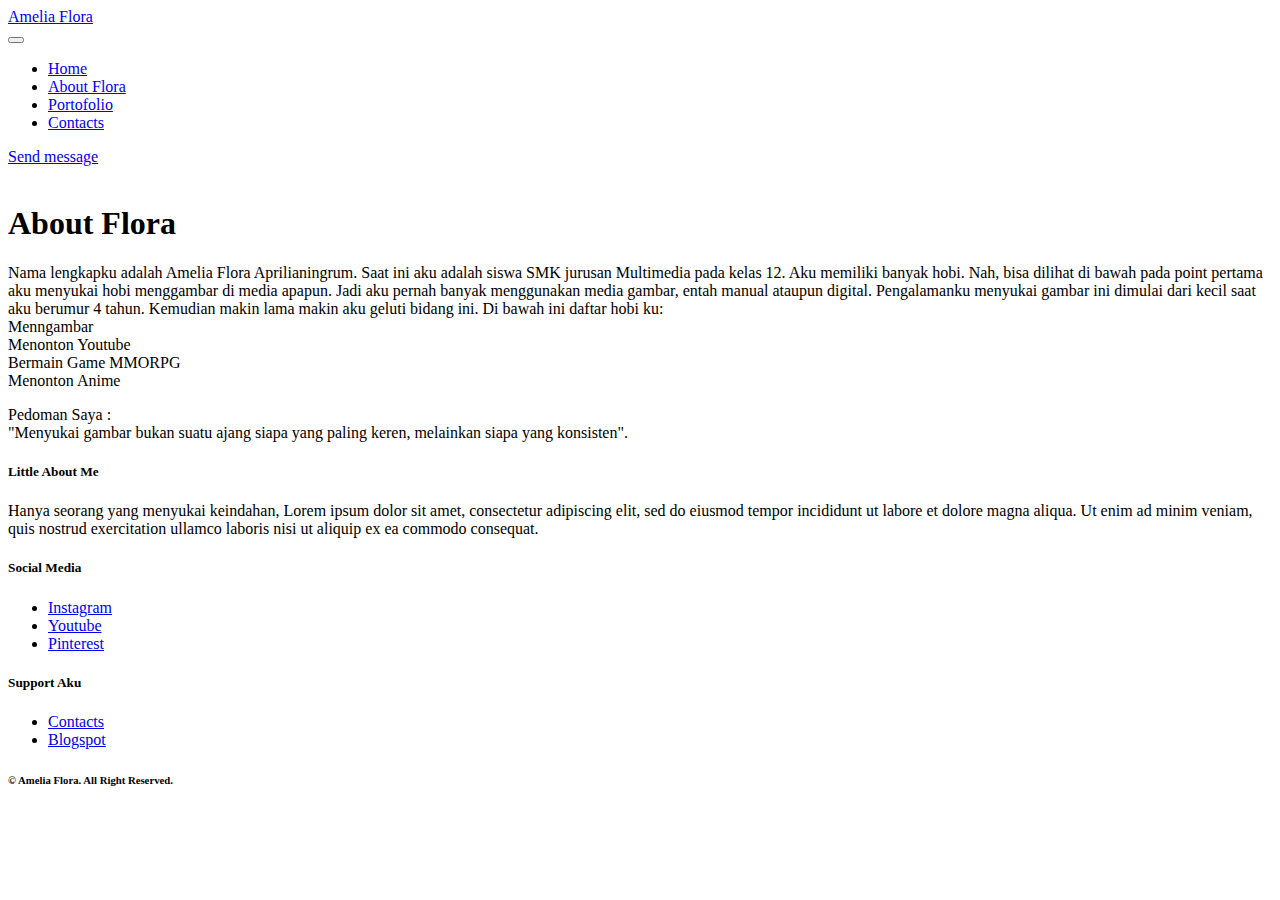
==== About.html @ 14cac19b "Add files via upload" ====
<!DOCTYPE html>
<html class="desktop mbr-site-loaded"><head><meta http-equiv="Content-Type" content="text/html; charset=UTF-8">
  
  
  <meta http-equiv="X-UA-Compatible" content="IE=edge">
  
  <meta name="viewport" content="width=device-width, initial-scale=1, minimum-scale=1">
  <link rel="shortcut icon" href="./Amelia Floraaa_files/logo af.png" type="image/x-icon">
  <meta name="description" content="GlassM5 Theme Live Demo Site">
  
  
  <title>Website Plora</title>

  <link rel="stylesheet" href="./Amelia Floraaa_files/bootstrap.min.css">
  <link rel="stylesheet" href="./Amelia Floraaa_files/bootstrap-grid.min.css">
  <link rel="stylesheet" href="./Amelia Floraaa_files/bootstrap-reboot.min.css">
  <link rel="stylesheet" href="./Amelia Floraaa_files/style.css">
  <link rel="stylesheet" href="./Amelia Floraaa_files/styles.css">
  <link rel="stylesheet" href="./Amelia Floraaa_files/style(1).css">
  <link rel="stylesheet" href="./Amelia Floraaa_files/css" as="style" onload="this.onload=null;this;">
  <noscript><link rel="stylesheet" href="https://fonts.googleapis.com/css?family=Lexend:100,300,400,500,600,700,800&display=swap"></noscript>
  <link rel="preload" as="style" href="./Amelia Floraaa_files/mbr-additional.css"><link rel="stylesheet" href="./Amelia Floraaa_files/mbr-additional.css" type="text/css">
  </head>
  <body>
    <section data-bs-version="5" class="menu menu1 cid-sz52OrCkah" once="menu" id="menu1-c">
        <nav class="navbar navbar-dropdown navbar-fixed-top navbar-expand-lg">
        
                <div class="navbar-brand">
                    
                    <span class="navbar-caption-wrap"><a class="navbar-caption text-success display-5" href="./Amelia Floraaa_files/logo af.png">Amelia Flora</a></span>
                </div>
                <button class="navbar-toggler" type="button" data-toggle="collapse" data-bs-toggle="collapse" data-target="#navbarSupportedContent" data-bs-target="#navbarSupportedContent" aria-controls="navbarNavAltMarkup" aria-expanded="false" aria-label="Toggle navigation">
                    <div class="hamburger">
                        <span></span>
                        <span></span>
                        <span></span>
                        <span></span>
                    </div>
                </button>
                <div class="collapse navbar-collapse" id="navbarSupportedContent">
                    <ul class="navbar-nav nav-dropdown" data-app-modern-menu="true"><li class="nav-item"><a class="nav-link link text-success display-7" href="INDEX.html" aria-expanded="false">
                        Home</a></li>
                <li class="nav-item"><a class="nav-link link text-success display-7" href="About.html" aria-expanded="false">
                        About Flora</a></li>
                <li class="nav-item"><a class="nav-link link text-success display-7" href="allporto.html" aria-expanded="false">
                        Portofolio</a></li>
                <li class="nav-item"><a class="nav-link link text-success display-7" href="Contact.html">Contacts</a>
                </li>
                </li>
                </ul>
                    
                    <div class="navbar-buttons mbr-section-btn"><a class="btn btn-primary display-4" href="https://mobirise.com/extensions/glassm5/photo/#">Send message</a></div>
                </div>
            </div>
        </nav>
    </section>

    <section data-bs-version="5" class="article5 cid-sz528Lv0MU" id="content05-4">
    
        <div class="align-center container">
            <div class="row">
                <div class="col-md-12 col-lg-5 my-auto">
                    <div class="image-wrapper">
                        <img src="./images/GB1.png" alt="">
                    </div>
                </div>
                <div class="col-12 my-auto align-left col-lg-7">
                    <div class="card-wrapper">
                        <h1 class="mbr-section-title mbr-fonts-style mbr-white mb-4 display-1"><strong>About Flora</strong></h1>
                        
                        <div class="row">
                            <div class="col-lg-6">
                                <p class="mbr-text mbr-white mbr-fonts-style display-4">
                                   
                                    <div> 
                                    Nama lengkapku adalah Amelia Flora Aprilianingrum. Saat ini aku adalah siswa SMK jurusan Multimedia
                                    pada kelas 12. Aku memiliki banyak hobi.
                                    Nah, bisa dilihat di bawah pada point pertama aku menyukai hobi menggambar di media apapun.
                                    Jadi aku pernah banyak menggunakan media gambar, entah manual ataupun digital.
                                    Pengalamanku menyukai gambar ini dimulai dari kecil saat aku berumur 4 tahun.
                                    Kemudian makin lama makin aku geluti bidang ini.
                                    Di bawah ini daftar hobi ku:
                                  
                                        <li> Menngambar</li>
                                    <li> Menonton Youtube</li> 
                                    <li> Bermain Game MMORPG</li> 
                                    <li> Menonton Anime</li> 
                                    </p>
                                    </div>
                            </div>
                            <div class="col-lg-6">
                                <p class="mbr-text mbr-white mbr-fonts-style display-4">
                                    <div>
                                        Pedoman Saya :
                                    </div>
                                "Menyukai gambar bukan suatu ajang siapa yang paling keren, melainkan siapa yang konsisten".
                            </p>
                            </div>
                    
                        </div>
                        
                    </div>
                    
                </div>
            </div>
        </div>
    </section>
    <section data-bs-version="5" class="footer1 cid-sz52xzhH9a" once="footers" id="footer02-b">
 
        <div class="container">
            <div class="row mbr-white">
                <div class="col-12 col-md-6 col-lg-6">
                    <div class="wrapper">
                        <h5 class="mbr-section-subtitle mbr-fonts-style mb-2 display-7">
                            <strong>Little About Me</strong>
                        </h5>
                        <p class="mbr-text mbr-fonts-style mb-4 display-4">
                            Hanya seorang yang menyukai keindahan, Lorem ipsum dolor sit amet, 
                            consectetur adipiscing elit, sed do eiusmod tempor incididunt ut labore et 
                            dolore magna aliqua. Ut enim ad minim veniam, quis nostrud exercitation ullamco 
                            laboris nisi ut aliquip ex ea commodo consequat.  </p>
                        
                        
                    </div>
                </div>
                
                <div class="col-12 col-md-6 col-lg-2">
                    <h5 class="mbr-section-subtitle mbr-fonts-style mb-2 display-7">
                        <strong>Social Media</strong>
                    </h5>
                    <ul class="list mbr-fonts-style display-4">
    
                        <li class="mbr-text item-wrap"><a href="https://www.instagram.com/yfloue/" class="text-white">Instagram</a></li>
                        <li class="mbr-text item-wrap"><a href="https://www.youtube.com/channel/UCHmoVUdi5hodhONn14pYSqA" class="text-white">Youtube</a></li>
                        <li class="mbr-text item-wrap"><a href="https://id.pinterest.com/yeflou/" class="text-white">Pinterest</a></li>
                    
                    </ul>
                </div>
                <div class="col-12 col-md-6 col-lg-2">
                    <h5 class="mbr-section-subtitle mbr-fonts-style mb-2 display-7">
                        <strong>Support Aku</strong>
                    </h5>
                    <ul class="list mbr-fonts-style display-4">
                        <li class="mbr-text item-wrap"><a href="Contact.html" class="text-white">Contacts</a></li>
                        <li class="mbr-text item-wrap"><a href="https://littlegalleryy.blogspot.com/" class="text-white">Blogspot</a></li>
                        
                    </ul>
                </div>
    
               
                    <h6>
                        © Amelia Flora. All Right Reserved.
                    </h6>
               
                    
            </div>
        </div>
    </section>
    
    
    <script src="./Amelia Floraaa_files/bootstrap.bundle.min.js.download"></script>
    <script type="text/javascript" id="">!function(b,e,f,g,a,c,d){b.fbq||(a=b.fbq=function(){a.callMethod?a.callMethod.apply(a,arguments):a.queue.push(arguments)},b._fbq||(b._fbq=a),a.push=a,a.loaded=!0,a.version="2.0",a.queue=[],c=e.createElement(f),c.async=!0,c.src=g,d=e.getElementsByTagName(f)[0],d.parentNode.insertBefore(c,d))}(window,document,"script","https://connect.facebook.net/en_US/fbevents.js");fbq("init","1123285727682531");fbq("set","agent","tmgoogletagmanager","1123285727682531");fbq("track","PageView");</script>
    <noscript><img height="1" width="1" style="display:none" src="https://www.facebook.com/tr?id=1123285727682531&amp;ev=PageView&amp;noscript=1"></noscript>
    <script type="text/javascript" id="">var myDomain="my.mobirise.com",links=document.getElementsByTagName("a");Array.prototype.forEach.call(links,function(a){0<=a.href.indexOf(myDomain)&&(a.search+=(0<a.search.length?"\x26":"")+"mbrui\x3d"+google_tag_manager["GTM-PFK425"].macro(13))});</script>
      <script src="./Amelia Floraaa_files/smooth-scroll.js.download"></script>
      <script src="./Amelia Floraaa_files/index.js.download"></script>
      <script src="./Amelia Floraaa_files/mbr-switch-arrow.js.download"></script>
      <script src="./Amelia Floraaa_files/script.js.download"></script>
      <script src="./Amelia Floraaa_files/formoid.min.js.download"></script>
      
      
      
    
    
    <div id="shimai-world" style="position: fixed; top: 0px; left: 0px; width: 100%; height: 100%; z-index: 2147483647; pointer-events: none; background: transparent;"></div></body></html>
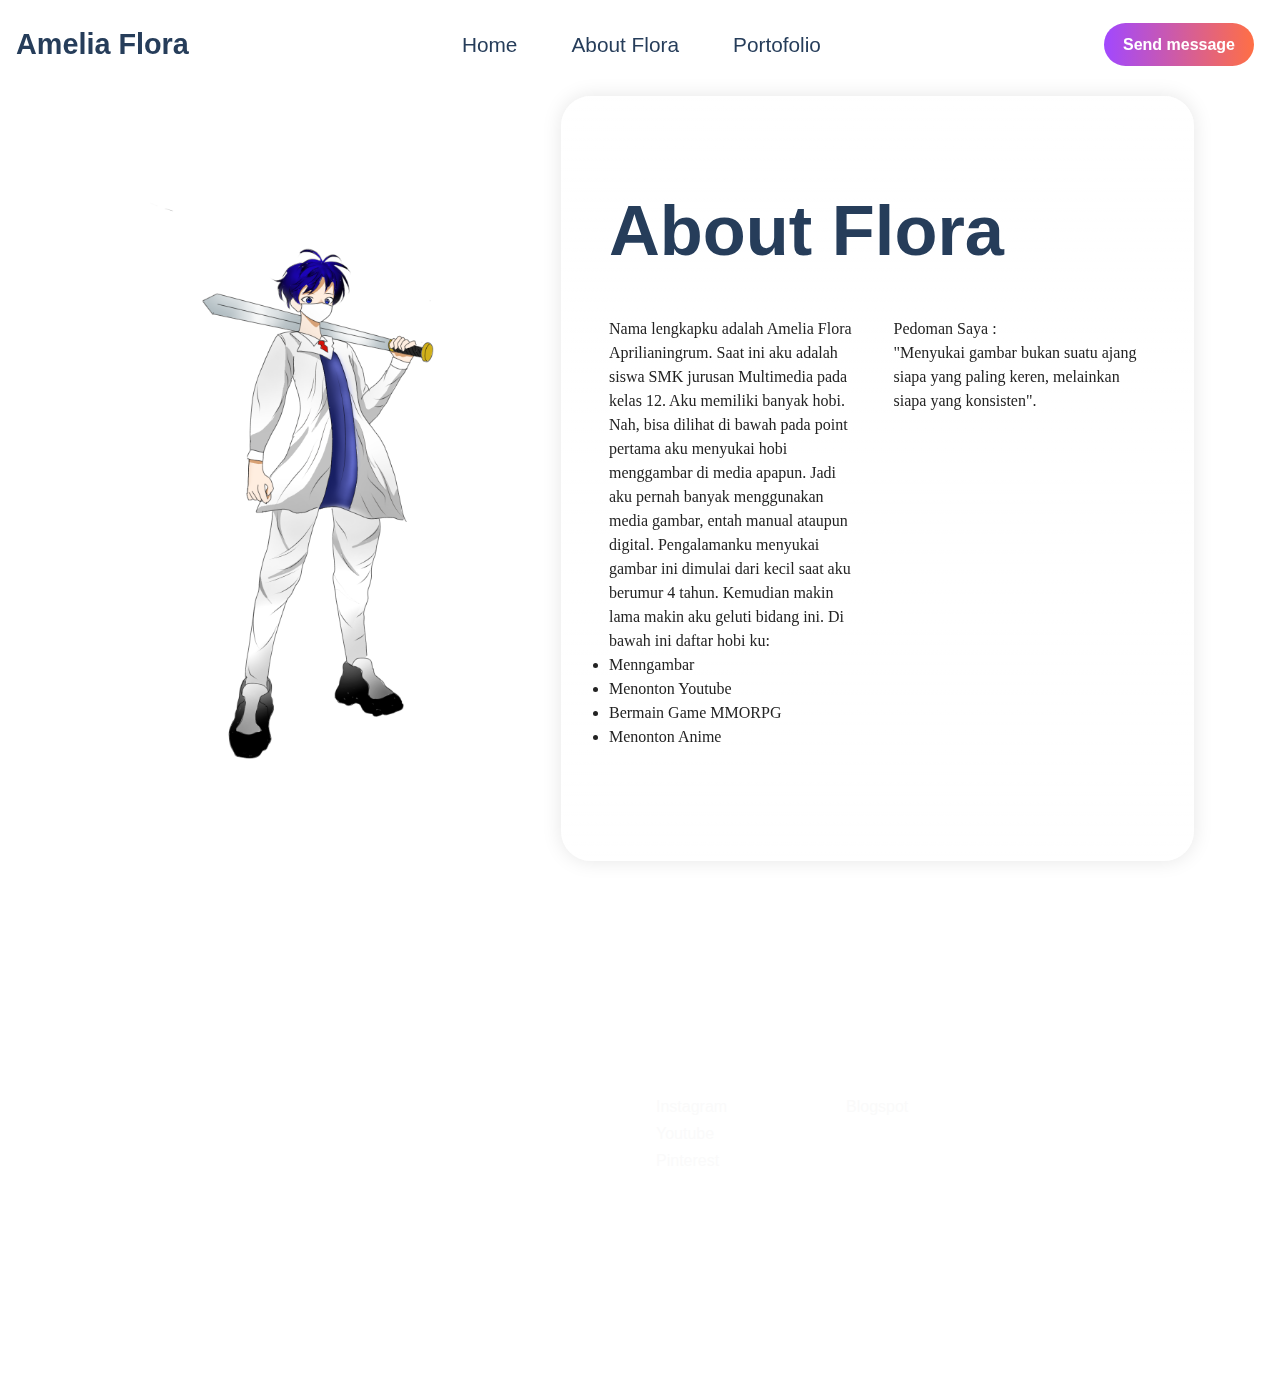
==== commit 2f64ed75: "Add files via upload" ====
--- a/About.html
+++ b/About.html
@@ -38,18 +38,17 @@
                     </div>
                 </button>
                 <div class="collapse navbar-collapse" id="navbarSupportedContent">
-                    <ul class="navbar-nav nav-dropdown" data-app-modern-menu="true"><li class="nav-item"><a class="nav-link link text-success display-7" href="INDEX.html" aria-expanded="false">
+                    <ul class="navbar-nav nav-dropdown" data-app-modern-menu="true"><li class="nav-item"><a class="nav-link link text-success display-7" href="index.html" aria-expanded="false">
                         Home</a></li>
                 <li class="nav-item"><a class="nav-link link text-success display-7" href="About.html" aria-expanded="false">
                         About Flora</a></li>
                 <li class="nav-item"><a class="nav-link link text-success display-7" href="allporto.html" aria-expanded="false">
                         Portofolio</a></li>
-                <li class="nav-item"><a class="nav-link link text-success display-7" href="Contact.html">Contacts</a>
-                </li>
+               
                 </li>
                 </ul>
                     
-                    <div class="navbar-buttons mbr-section-btn"><a class="btn btn-primary display-4" href="https://mobirise.com/extensions/glassm5/photo/#">Send message</a></div>
+                    <div class="navbar-buttons mbr-section-btn"><a class="btn btn-primary display-4" href="https://forms.gle/Xv5pf89wR7rzWdWW9">Send message</a></div>
                 </div>
             </div>
         </nav>
@@ -141,8 +140,7 @@
                         <strong>Support Aku</strong>
                     </h5>
                     <ul class="list mbr-fonts-style display-4">
-                        <li class="mbr-text item-wrap"><a href="Contact.html" class="text-white">Contacts</a></li>
-                        <li class="mbr-text item-wrap"><a href="https://littlegalleryy.blogspot.com/" class="text-white">Blogspot</a></li>
+                         <li class="mbr-text item-wrap"><a href="https://littlegalleryy.blogspot.com/" class="text-white">Blogspot</a></li>
                         
                     </ul>
                 </div>
@@ -161,8 +159,7 @@
     <script src="./Amelia Floraaa_files/bootstrap.bundle.min.js.download"></script>
     <script type="text/javascript" id="">!function(b,e,f,g,a,c,d){b.fbq||(a=b.fbq=function(){a.callMethod?a.callMethod.apply(a,arguments):a.queue.push(arguments)},b._fbq||(b._fbq=a),a.push=a,a.loaded=!0,a.version="2.0",a.queue=[],c=e.createElement(f),c.async=!0,c.src=g,d=e.getElementsByTagName(f)[0],d.parentNode.insertBefore(c,d))}(window,document,"script","https://connect.facebook.net/en_US/fbevents.js");fbq("init","1123285727682531");fbq("set","agent","tmgoogletagmanager","1123285727682531");fbq("track","PageView");</script>
     <noscript><img height="1" width="1" style="display:none" src="https://www.facebook.com/tr?id=1123285727682531&amp;ev=PageView&amp;noscript=1"></noscript>
-    <script type="text/javascript" id="">var myDomain="my.mobirise.com",links=document.getElementsByTagName("a");Array.prototype.forEach.call(links,function(a){0<=a.href.indexOf(myDomain)&&(a.search+=(0<a.search.length?"\x26":"")+"mbrui\x3d"+google_tag_manager["GTM-PFK425"].macro(13))});</script>
-      <script src="./Amelia Floraaa_files/smooth-scroll.js.download"></script>
+    <script src="./Amelia Floraaa_files/smooth-scroll.js.download"></script>
       <script src="./Amelia Floraaa_files/index.js.download"></script>
       <script src="./Amelia Floraaa_files/mbr-switch-arrow.js.download"></script>
       <script src="./Amelia Floraaa_files/script.js.download"></script>
--- a/Amelia Floraaa_files/style.css
+++ b/Amelia Floraaa_files/style.css
@@ -0,0 +1,840 @@
+
+@charset "UTF-8";
+
+@-webkit-keyframes cm-spin {
+  0% {
+    -webkit-transform: translateY(-50%) rotate(0deg);
+            transform: translateY(-50%) rotate(0deg);
+  }
+  100% {
+    -webkit-transform: translateY(-50%) rotate(359deg);
+            transform: translateY(-50%) rotate(359deg);
+  }
+}
+@-o-keyframes cm-spin {
+  0% {
+    -webkit-transform: translateY(-50%) rotate(0deg);
+         -o-transform: translateY(-50%) rotate(0deg);
+            transform: translateY(-50%) rotate(0deg);
+  }
+  100% {
+    -webkit-transform: translateY(-50%) rotate(359deg);
+         -o-transform: translateY(-50%) rotate(359deg);
+            transform: translateY(-50%) rotate(359deg);
+  }
+}
+@keyframes cm-spin {
+  0% {
+    -webkit-transform: translateY(-50%) rotate(0deg);
+         -o-transform: translateY(-50%) rotate(0deg);
+            transform: translateY(-50%) rotate(0deg);
+  }
+  100% {
+    -webkit-transform: translateY(-50%) rotate(359deg);
+         -o-transform: translateY(-50%) rotate(359deg);
+            transform: translateY(-50%) rotate(359deg);
+  }
+}
+
+@font-face {
+  font-family: "context-menu-icons";
+  font-style: normal;
+  font-weight: normal;
+
+  src: url("font/context-menu-icons.eot?4yg1f");
+  src: url("font/context-menu-icons.eot?4yg1f#iefix") format("embedded-opentype"), url("font/context-menu-icons.woff2?4yg1f") format("woff2"), url("font/context-menu-icons.woff?4yg1f") format("woff"), url("font/context-menu-icons.ttf?4yg1f") format("truetype");
+}
+
+
+.context-menu-icon-add:before {
+  content: "EA01";
+}
+
+.context-menu-icon-copy:before {
+  content: "EA02";
+}
+
+.context-menu-icon-cut:before {
+  content: "EA03";
+}
+
+.context-menu-icon-delete:before {
+  content: "EA04";
+}
+
+.context-menu-icon-edit:before {
+  content: "EA05";
+}
+
+.context-menu-icon-loading:before {
+  content: "EA06";
+}
+
+.context-menu-icon-paste:before {
+  content: "EA07";
+}
+
+.context-menu-icon-quit:before {
+  content: "EA08";
+}
+
+.context-menu-icon::before {
+  position: absolute;
+  top: 50%;
+  left: 0;
+  width: 2em;
+  font-family: "context-menu-icons";
+  font-size: 1em;
+  font-style: normal;
+  font-weight: normal;
+  line-height: 1;
+  color: #2980b9;
+  text-align: center;
+  -webkit-transform: translateY(-50%);
+      -ms-transform: translateY(-50%);
+       -o-transform: translateY(-50%);
+          transform: translateY(-50%);
+
+  -webkit-font-smoothing: antialiased;
+  -moz-osx-font-smoothing: grayscale;
+}
+
+
+
+.context-menu-icon.context-menu-icon-loading:before {
+  -webkit-animation: cm-spin 2s infinite;
+       -o-animation: cm-spin 2s infinite;
+          animation: cm-spin 2s infinite;
+}
+
+.context-menu-icon.context-menu-icon--fa {
+  display: list-item;
+  font-family: inherit;
+}
+.context-menu-icon.context-menu-icon--fa::before {
+  position: absolute;
+  top: 50%;
+  left: 0;
+  width: 2em;
+  font-family: FontAwesome;
+  font-size: 1em;
+  font-style: normal;
+  font-weight: normal;
+  line-height: 1;
+  color: #2980b9;
+  text-align: center;
+  -webkit-transform: translateY(-50%);
+      -ms-transform: translateY(-50%);
+       -o-transform: translateY(-50%);
+          transform: translateY(-50%);
+
+  -webkit-font-smoothing: antialiased;
+  -moz-osx-font-smoothing: grayscale;
+}
+
+.context-menu-list {
+  position: absolute;
+  display: inline-block;
+  min-width: 13em;
+  max-width: 26em;
+  padding: .25em 0;
+  margin: .3em;
+  font-family: inherit;
+  font-size: inherit;
+  list-style-type: none;
+
+  border-radius: .2em;
+  -webkit-box-shadow: 0 2px 5px rgba(0, 0, 0, .5);
+          box-shadow: 0 2px 5px rgba(0, 0, 0, .5);
+}
+
+.context-menu-item {
+  position: relative;
+  padding: .2em 2em;
+  color: #2f2f2f;
+  -webkit-user-select: none;
+     -moz-user-select: none;
+      -ms-user-select: none;
+          user-select: none;
+  background-color: #fff;
+}
+
+.context-menu-separator {
+  padding: 0;
+  margin: .35em 0;
+  border-bottom: 1px solid #e6e6e6;
+}
+
+.context-menu-item > label > input,
+.context-menu-item > label > textarea {
+  -webkit-user-select: text;
+     -moz-user-select: text;
+      -ms-user-select: text;
+          user-select: text;
+}
+
+.context-menu-item.context-menu-hover {
+  color: #fff;
+  cursor: pointer;
+  background-color: #2980b9;
+}
+
+.context-menu-item.context-menu-disabled {
+  color: #bbb;
+  cursor: default;
+  background-color: #fff;
+}
+
+.context-menu-input.context-menu-hover {
+  color: #2f2f2f;
+  cursor: default;
+}
+
+.context-menu-submenu:after {
+  position: absolute;
+  top: 50%;
+  right: .5em;
+  z-index: 1;
+  width: 0;
+  height: 0;
+  content: '';
+  border-color: transparent transparent transparent #2f2f2f;
+  border-style: solid;
+  border-width: .25em 0 .25em .25em;
+  -webkit-transform: translateY(-50%);
+      -ms-transform: translateY(-50%);
+       -o-transform: translateY(-50%);
+          transform: translateY(-50%);
+}
+
+/**
+ * Inputs
+ */
+.context-menu-item.context-menu-input {
+  padding: .3em .6em;
+}
+
+/* vertically align inside labels */
+.context-menu-input > label > * {
+  vertical-align: top;
+}
+
+/* position checkboxes and radios as icons */
+.context-menu-input > label > input[type="checkbox"],
+.context-menu-input > label > input[type="radio"] {
+  position: relative;
+  top: .12em;
+  margin-right: .4em;
+}
+
+.context-menu-input > label {
+  margin: 0;
+}
+
+.context-menu-input > label,
+.context-menu-input > label > input[type="text"],
+.context-menu-input > label > textarea,
+.context-menu-input > label > select {
+  display: block;
+  width: 100%;
+  -webkit-box-sizing: border-box;
+     -moz-box-sizing: border-box;
+          box-sizing: border-box;
+}
+
+.context-menu-input > label > textarea {
+  height: 7em;
+}
+
+.context-menu-item > .context-menu-list {
+  top: .3em;
+  /* re-positioned by js */
+  right: -.3em;
+  display: none;
+}
+
+.context-menu-item.context-menu-visible > .context-menu-list {
+  display: block;
+}
+
+.context-menu-accesskey {
+  text-decoration: underline;
+}
+</style><style type="text/css">
+@import url('https://fonts.googleapis.com/css?family=Lato');
+
+.context-menu-list {
+  font-family: 'Lato', sans-serif !important;
+  font-size: 14px;
+  text-align: left;
+  font-weight: normal;
+  width: 200px;
+}
+.context-menu-item {
+  font-weight: inherit;
+  font-size: inherit;
+  line-height: inherit;
+  text-align: left;
+}
+.contextmenu-item-custom.contextmenu-item-custom__accent:not(:hover) {
+  background-color: #f8ffeb;
+}
+.contextmenu-item-custom.contextmenu-item-custom__success:not(:hover) {
+  background-color: #eeffcd;
+}.navbar-dropdown {
+  left: 0;
+  padding: 0;
+  position: absolute;
+  right: 0;
+  top: 0;
+  transition: all 0.45s ease;
+  z-index: 1030;
+  background: #282828; }
+  .navbar-dropdown .navbar-logo {
+    margin-right: 0.8rem;
+    transition: margin 0.3s ease-in-out;
+    vertical-align: middle; }
+    .navbar-dropdown .navbar-logo img {
+      height: 3.125rem;
+      transition: all 0.3s ease-in-out; }
+    .navbar-dropdown .navbar-logo.mbr-iconfont {
+      font-size: 3.125rem;
+      line-height: 3.125rem; }
+  .navbar-dropdown .navbar-caption {
+    font-weight: 700;
+    white-space: normal;
+    vertical-align: -4px;
+    line-height: 3.125rem !important; }
+    .navbar-dropdown .navbar-caption, .navbar-dropdown .navbar-caption:hover {
+      color: inherit;
+      text-decoration: none; }
+  .navbar-dropdown .mbr-iconfont + .navbar-caption {
+    vertical-align: -1px; }
+  .navbar-dropdown.navbar-fixed-top {
+    position: fixed; }
+  .navbar-dropdown .navbar-brand span {
+    vertical-align: -4px; }
+  .navbar-dropdown.bg-color.transparent {
+    background: none; }
+h6{
+  padding-top: 15px;
+  text-align: center;
+  size: 3px;
+ 
+}
+  .navbar-dropdown.navbar-short .navbar-caption {
+    line-height: 2.375rem !important;
+    vertical-align: -2px; }
+  .navbar-dropdown.navbar-short .navbar-logo {
+    margin-right: 0.5rem; }
+    .navbar-dropdown.navbar-short .navbar-logo img {
+      height: 2.375rem; }
+    .navbar-dropdown.navbar-short .navbar-logo.mbr-iconfont {
+      font-size: 2.375rem;
+      line-height: 2.375rem; }
+  .navbar-dropdown.navbar-short .mbr-table-cell {
+    height: 3.625rem; }
+  .navbar-dropdown .navbar-close {
+    left: 0.6875rem;
+    position: fixed;
+    top: 0.75rem;
+    z-index: 1000; }
+.bg1{
+  background-image: url(https://encrypted-tbn0.gstatic.com/images?q=tbn:ANd9GcRO6QfPbU2kQIguxPCvVwXG_n7hylCo4gHQmKbv4EAC&s);
+}
+
+.dropdown-menu .dropdown-toggle[data-toggle="dropdown-submenu"]::after {
+  border-bottom: 0.35em solid transparent;
+  border-left: 0.35em solid;
+  border-right: 0;
+  border-top: 0.35em solid transparent;
+  margin-left: 0.3rem; }
+
+.dropdown-menu .dropdown-item:focus {
+  outline: 0; }
+
+.nav-dropdown {
+  font-size: 0.75rem;
+  font-weight: 500;
+  height: auto !important; }
+  .nav-dropdown .nav-btn {
+    padding-left: 1rem; }
+  .nav-dropdown .link {
+    margin: .667em 1.667em;
+    font-weight: 500;
+    padding: 0;
+    transition: color .2s ease-in-out; }
+    .nav-dropdown .link.dropdown-toggle {
+      margin-right: 2.583em; }
+      .nav-dropdown .link.dropdown-toggle::after {
+        margin-left: .25rem;
+        border-top: 0.35em solid;
+        border-right: 0.35em solid transparent;
+        border-left: 0.35em solid transparent;
+        border-bottom: 0; }
+      .nav-dropdown .link.dropdown-toggle[aria-expanded="true"] {
+        margin: 0;
+        padding: 0.667em 3.263em  0.667em 1.667em; }
+  .nav-dropdown .link::after,
+  .nav-dropdown .dropdown-item::after {
+    color: inherit; }
+  .nav-dropdown .btn {
+    font-size: 0.75rem;
+    font-weight: 700;
+    letter-spacing: 0;
+    margin-bottom: 0;
+    padding-left: 1.25rem;
+    padding-right: 1.25rem; }
+  .nav-dropdown .dropdown-menu {
+    border-radius: 0;
+    border: 0;
+    left: 0;
+    margin: 0;
+    padding-bottom: 1.25rem;
+    padding-top: 1.25rem;
+    position: relative; }
+  .nav-dropdown .dropdown-submenu {
+    margin-left: 0.125rem;
+    top: 0; }
+  .nav-dropdown .dropdown-item {
+    font-weight: 500;
+    line-height: 2;
+    padding: 0.3846em 4.615em 0.3846em 1.5385em;
+    position: relative;
+    transition: color .2s ease-in-out, background-color .2s ease-in-out; }
+    .nav-dropdown .dropdown-item::after {
+      margin-top: -0.3077em;
+      position: absolute;
+      right: 1.1538em;
+      top: 50%; }
+    .nav-dropdown .dropdown-item:focus, .nav-dropdown .dropdown-item:hover {
+      background: none; }
+
+@media (max-width: 767px) {
+  .nav-dropdown.navbar-toggleable-sm {
+    bottom: 0;
+    display: none;
+    left: 0;
+    overflow-x: hidden;
+    position: fixed;
+    top: 0;
+    transform: translateX(-100%);
+    -ms-transform: translateX(-100%);
+    -webkit-transform: translateX(-100%);
+    width: 18.75rem;
+    z-index: 999; } }
+.nav-dropdown.navbar-toggleable-xl {
+  bottom: 0;
+  display: none;
+  left: 0;
+  overflow-x: hidden;
+  position: fixed;
+  top: 0;
+  transform: translateX(-100%);
+  -ms-transform: translateX(-100%);
+  -webkit-transform: translateX(-100%);
+  width: 18.75rem;
+  z-index: 999; }
+
+.nav-dropdown-sm {
+  display: block !important;
+  overflow-x: hidden;
+  overflow: auto;
+  padding-top: 3.875rem; }
+  .nav-dropdown-sm::after {
+    content: "";
+    display: block;
+    height: 3rem;
+    width: 100%; }
+  .nav-dropdown-sm.collapse.in ~ .navbar-close {
+    display: block !important; }
+  .nav-dropdown-sm.collapsing, .nav-dropdown-sm.collapse.in {
+    transform: translateX(0);
+    -ms-transform: translateX(0);
+    -webkit-transform: translateX(0);
+    transition: all 0.25s ease-out;
+    -webkit-transition: all 0.25s ease-out;
+    background: #282828; }
+  .nav-dropdown-sm.collapsing[aria-expanded="false"] {
+    transform: translateX(-100%);
+    -ms-transform: translateX(-100%);
+    -webkit-transform: translateX(-100%); }
+  .nav-dropdown-sm .nav-item {
+    display: block;
+    margin-left: 0 !important;
+    padding-left: 0; }
+  .nav-dropdown-sm .link,
+  .nav-dropdown-sm .dropdown-item {
+    border-top: 1px dotted rgba(255, 255, 255, 0.1);
+    font-size: 0.8125rem;
+    line-height: 1.6;
+    margin: 0 !important;
+    padding: 0.875rem 2.4rem 0.875rem 1.5625rem !important;
+    position: relative;
+    white-space: normal; }
+    .nav-dropdown-sm .link:focus, .nav-dropdown-sm .link:hover,
+    .nav-dropdown-sm .dropdown-item:focus,
+    .nav-dropdown-sm .dropdown-item:hover {
+      background: rgba(0, 0, 0, 0.2) !important;
+      color: #c0a375; }
+  .nav-dropdown-sm .nav-btn {
+    position: relative;
+    padding: 1.5625rem 1.5625rem 0 1.5625rem; }
+    .nav-dropdown-sm .nav-btn::before {
+      border-top: 1px dotted rgba(255, 255, 255, 0.1);
+      content: "";
+      left: 0;
+      position: absolute;
+      top: 0;
+      width: 100%; }
+    .nav-dropdown-sm .nav-btn + .nav-btn {
+      padding-top: 0.625rem; }
+      .nav-dropdown-sm .nav-btn + .nav-btn::before {
+        display: none; }
+  .nav-dropdown-sm .btn {
+    padding: 0.625rem 0; }
+  .nav-dropdown-sm .dropdown-toggle[data-toggle="dropdown-submenu"]::after {
+    margin-left: .25rem;
+    border-top: 0.35em solid;
+    border-right: 0.35em solid transparent;
+    border-left: 0.35em solid transparent;
+    border-bottom: 0; }
+  .nav-dropdown-sm .dropdown-toggle[data-toggle="dropdown-submenu"][aria-expanded="true"]::after {
+    border-top: 0;
+    border-right: 0.35em solid transparent;
+    border-left: 0.35em solid transparent;
+    border-bottom: 0.35em solid; }
+  .nav-dropdown-sm .dropdown-menu {
+    margin: 0;
+    padding: 0;
+    position: relative;
+    top: 0;
+    left: 0;
+    width: 100%;
+    border: 0;
+    float: none;
+    border-radius: 0;
+    background: none; }
+  .nav-dropdown-sm .dropdown-submenu {
+    left: 100%;
+    margin-left: 0.125rem;
+    margin-top: -1.25rem;
+    top: 0; }
+
+.navbar-toggleable-sm .nav-dropdown .dropdown-menu {
+  position: absolute; }
+
+.navbar-toggleable-sm .nav-dropdown .dropdown-submenu {
+  left: 100%;
+  margin-left: 0.125rem;
+  margin-top: -1.25rem;
+  top: 0; }
+
+.navbar-toggleable-sm.opened .nav-dropdown .dropdown-menu {
+  position: relative; }
+
+.navbar-toggleable-sm.opened .nav-dropdown .dropdown-submenu {
+  left: 0;
+  margin-left: 00rem;
+  margin-top: 0rem;
+  top: 0; }
+
+.is-builder .nav-dropdown.collapsing {
+  transition: none !important; }
+
+
+
+
+  @-webkit-keyframes cm-spin {
+    0% {
+      -webkit-transform: translateY(-50%) rotate(0deg);
+              transform: translateY(-50%) rotate(0deg);
+    }
+    100% {
+      -webkit-transform: translateY(-50%) rotate(359deg);
+              transform: translateY(-50%) rotate(359deg);
+    }
+  }
+  @-o-keyframes cm-spin {
+    0% {
+      -webkit-transform: translateY(-50%) rotate(0deg);
+           -o-transform: translateY(-50%) rotate(0deg);
+              transform: translateY(-50%) rotate(0deg);
+    }
+    100% {
+      -webkit-transform: translateY(-50%) rotate(359deg);
+           -o-transform: translateY(-50%) rotate(359deg);
+              transform: translateY(-50%) rotate(359deg);
+    }
+  }
+  @keyframes cm-spin {
+    0% {
+      -webkit-transform: translateY(-50%) rotate(0deg);
+           -o-transform: translateY(-50%) rotate(0deg);
+              transform: translateY(-50%) rotate(0deg);
+    }
+    100% {
+      -webkit-transform: translateY(-50%) rotate(359deg);
+           -o-transform: translateY(-50%) rotate(359deg);
+              transform: translateY(-50%) rotate(359deg);
+    }
+  }
+  
+  @font-face {
+    font-family: "context-menu-icons";
+    font-style: normal;
+    font-weight: normal;
+  
+    src: url("font/context-menu-icons.eot?4yg1f");
+    src: url("font/context-menu-icons.eot?4yg1f#iefix") format("embedded-opentype"), url("font/context-menu-icons.woff2?4yg1f") format("woff2"), url("font/context-menu-icons.woff?4yg1f") format("woff"), url("font/context-menu-icons.ttf?4yg1f") format("truetype");
+  }
+  
+  .context-menu-icon-add:before {
+    content: "EA01";
+  }
+  
+  .context-menu-icon-copy:before {
+    content: "EA02";
+  }
+  
+  .context-menu-icon-cut:before {
+    content: "EA03";
+  }
+  
+  .context-menu-icon-delete:before {
+    content: "EA04";
+  }
+  
+  .context-menu-icon-edit:before {
+    content: "EA05";
+  }
+  
+  .context-menu-icon-loading:before {
+    content: "EA06";
+  }
+  
+  .context-menu-icon-paste:before {
+    content: "EA07";
+  }
+  
+  .context-menu-icon-quit:before {
+    content: "EA08";
+  }
+  
+  .context-menu-icon::before {
+    position: absolute;
+    top: 50%;
+    left: 0;
+    width: 2em;
+    font-family: "context-menu-icons";
+    font-size: 1em;
+    font-style: normal;
+    font-weight: normal;
+    line-height: 1;
+    color: #2980b9;
+    text-align: center;
+    -webkit-transform: translateY(-50%);
+        -ms-transform: translateY(-50%);
+         -o-transform: translateY(-50%);
+            transform: translateY(-50%);
+  
+    -webkit-font-smoothing: antialiased;
+    -moz-osx-font-smoothing: grayscale;
+  }
+  
+  .context-menu-icon.context-menu-hover:before {
+    color: #fff;
+  }
+  
+  .context-menu-icon.context-menu-disabled::before {
+    color: #bbb;
+  }
+  
+  .context-menu-icon.context-menu-icon-loading:before {
+    -webkit-animation: cm-spin 2s infinite;
+         -o-animation: cm-spin 2s infinite;
+            animation: cm-spin 2s infinite;
+  }
+  
+  .context-menu-icon.context-menu-icon--fa {
+    display: list-item;
+    font-family: inherit;
+  }
+  .context-menu-icon.context-menu-icon--fa::before {
+    position: absolute;
+    top: 50%;
+    left: 0;
+    width: 2em;
+    font-family: FontAwesome;
+    font-size: 1em;
+    font-style: normal;
+    font-weight: normal;
+    line-height: 1;
+    color: #2980b9;
+    text-align: center;
+    -webkit-transform: translateY(-50%);
+        -ms-transform: translateY(-50%);
+         -o-transform: translateY(-50%);
+            transform: translateY(-50%);
+  
+    -webkit-font-smoothing: antialiased;
+    -moz-osx-font-smoothing: grayscale;
+  }
+  .context-menu-icon.context-menu-icon--fa.context-menu-hover:before {
+    color: #fff;
+  }
+  .context-menu-icon.context-menu-icon--fa.context-menu-disabled::before {
+    color: #bbb;
+  }
+  
+  .context-menu-list {
+    position: absolute;
+    display: inline-block;
+    min-width: 13em;
+    max-width: 26em;
+    padding: .25em 0;
+    margin: .3em;
+    font-family: inherit;
+    font-size: inherit;
+    list-style-type: none;
+    background: #fff;
+    border: 1px solid #bebebe;
+    border-radius: .2em;
+    -webkit-box-shadow: 0 2px 5px rgba(0, 0, 0, .5);
+            box-shadow: 0 2px 5px rgba(0, 0, 0, .5);
+  }
+  
+  .context-menu-item {
+    position: relative;
+    padding: .2em 2em;
+    color: #2f2f2f;
+    -webkit-user-select: none;
+       -moz-user-select: none;
+        -ms-user-select: none;
+            user-select: none;
+    background-color: #fff;
+  }
+  
+  .context-menu-separator {
+    padding: 0;
+    margin: .35em 0;
+    border-bottom: 1px solid #e6e6e6;
+  }
+  
+  .context-menu-item > label > input,
+  .context-menu-item > label > textarea {
+    -webkit-user-select: text;
+       -moz-user-select: text;
+        -ms-user-select: text;
+            user-select: text;
+  }
+  
+  .context-menu-item.context-menu-hover {
+    color: #fff;
+    cursor: pointer;
+    background-color: #2980b9;
+  }
+  
+  .context-menu-item.context-menu-disabled {
+    color: #bbb;
+    cursor: default;
+    background-color: #fff;
+  }
+  
+  .context-menu-input.context-menu-hover {
+    color: #2f2f2f;
+    cursor: default;
+  }
+  
+  .context-menu-submenu:after {
+    position: absolute;
+    top: 50%;
+    right: .5em;
+    z-index: 1;
+    width: 0;
+    height: 0;
+    content: '';
+    border-color: transparent transparent transparent #2f2f2f;
+    border-style: solid;
+    border-width: .25em 0 .25em .25em;
+    -webkit-transform: translateY(-50%);
+        -ms-transform: translateY(-50%);
+         -o-transform: translateY(-50%);
+            transform: translateY(-50%);
+  }
+  
+  /**
+   * Inputs
+   */
+  .context-menu-item.context-menu-input {
+    padding: .3em .6em;
+  }
+  
+  /* vertically align inside labels */
+  .context-menu-input > label > * {
+    vertical-align: top;
+  }
+  
+  /* position checkboxes and radios as icons */
+  .context-menu-input > label > input[type="checkbox"],
+  .context-menu-input > label > input[type="radio"] {
+    position: relative;
+    top: .12em;
+    margin-right: .4em;
+  }
+  
+  .context-menu-input > label {
+    margin: 0;
+  }
+  
+  .context-menu-input > label,
+  .context-menu-input > label > input[type="text"],
+  .context-menu-input > label > textarea,
+  .context-menu-input > label > select {
+    display: block;
+    width: 100%;
+    -webkit-box-sizing: border-box;
+       -moz-box-sizing: border-box;
+            box-sizing: border-box;
+  }
+  
+  .context-menu-input > label > textarea {
+    height: 7em;
+  }
+  
+  .context-menu-item > .context-menu-list {
+    top: .3em;
+    /* re-positioned by js */
+    right: -.3em;
+    display: none;
+  }
+  
+  .context-menu-item.context-menu-visible > .context-menu-list {
+    display: block;
+  }
+  
+  .context-menu-accesskey {
+    text-decoration: underline;
+  }
+
+  @import url('https://fonts.googleapis.com/css?family=Lato');
+  
+  .context-menu-list {
+    font-family: 'Lato', sans-serif !important;
+    font-size: 14px;
+    text-align: left;
+    font-weight: normal;
+    width: 200px;
+  }
+  .context-menu-item {
+    font-weight: inherit;
+    font-size: inherit;
+    line-height: inherit;
+    text-align: left;
+  }
+  .contextmenu-item-custom.contextmenu-item-custom__accent:not(:hover) {
+    background-color: #f8ffeb;
+  }
+  .contextmenu-item-custom.contextmenu-item-custom__success:not(:hover) {
+    background-color: #eeffcd;
+  }--- a/Amelia Floraaa_files/styles.css
+++ b/Amelia Floraaa_files/styles.css
@@ -0,0 +1,934 @@
+@charset "UTF-8";
+
+@font-face {
+  font-family: 'Socicon';
+  src:  url('../fonts/socicon.eot');
+  src:  url('../fonts/socicon.eot?#iefix') format('embedded-opentype'),
+    url('../fonts/socicon.woff2') format('woff2'),
+    url('../fonts/socicon.ttf') format('truetype'),
+    url('../fonts/socicon.woff') format('woff'),
+    url('../fonts/socicon.svg#socicon') format('svg');
+  font-weight: normal;
+  font-style: normal;
+  font-display: swap;
+}
+
+[data-icon]:before {
+  font-family: "socicon" !important;
+  content: attr(data-icon);
+  font-style: normal !important;
+  font-weight: normal !important;
+  font-variant: normal !important;
+  text-transform: none !important;
+  speak: none;
+  line-height: 1;
+  -webkit-font-smoothing: antialiased;
+  -moz-osx-font-smoothing: grayscale;
+}
+
+[class^="socicon-"], [class*=" socicon-"] {
+  /* use !important to prevent issues with browser extensions that change fonts */
+  font-family: 'Socicon' !important;
+  speak: none;
+  font-style: normal;
+  font-weight: normal;
+  font-variant: normal;
+  text-transform: none;
+  line-height: 1;
+
+  /* Better Font Rendering =========== */
+  -webkit-font-smoothing: antialiased;
+  -moz-osx-font-smoothing: grayscale;
+}
+
+.socicon-eitaa:before {
+  content: "\e97c";
+}
+.socicon-soroush:before {
+  content: "\e97d";
+}
+.socicon-bale:before {
+  content: "\e97e";
+}
+.socicon-zazzle:before {
+  content: "\e97b";
+}
+.socicon-society6:before {
+  content: "\e97a";
+}
+.socicon-redbubble:before {
+  content: "\e979";
+}
+.socicon-avvo:before {
+  content: "\e978";
+}
+.socicon-stitcher:before {
+  content: "\e977";
+}
+.socicon-googlehangouts:before {
+  content: "\e974";
+}
+.socicon-dlive:before {
+  content: "\e975";
+}
+.socicon-vsco:before {
+  content: "\e976";
+}
+.socicon-flipboard:before {
+  content: "\e973";
+}
+.socicon-ubuntu:before {
+  content: "\e958";
+}
+.socicon-artstation:before {
+  content: "\e959";
+}
+.socicon-invision:before {
+  content: "\e95a";
+}
+.socicon-torial:before {
+  content: "\e95b";
+}
+.socicon-collectorz:before {
+  content: "\e95c";
+}
+.socicon-seenthis:before {
+  content: "\e95d";
+}
+.socicon-googleplaymusic:before {
+  content: "\e95e";
+}
+.socicon-debian:before {
+  content: "\e95f";
+}
+.socicon-filmfreeway:before {
+  content: "\e960";
+}
+.socicon-gnome:before {
+  content: "\e961";
+}
+.socicon-itchio:before {
+  content: "\e962";
+}
+.socicon-jamendo:before {
+  content: "\e963";
+}
+.socicon-mix:before {
+  content: "\e964";
+}
+.socicon-sharepoint:before {
+  content: "\e965";
+}
+.socicon-tinder:before {
+  content: "\e966";
+}
+.socicon-windguru:before {
+  content: "\e967";
+}
+.socicon-cdbaby:before {
+  content: "\e968";
+}
+.socicon-elementaryos:before {
+  content: "\e969";
+}
+.socicon-stage32:before {
+  content: "\e96a";
+}
+.socicon-tiktok:before {
+  content: "\e96b";
+}
+.socicon-gitter:before {
+  content: "\e96c";
+}
+.socicon-letterboxd:before {
+  content: "\e96d";
+}
+.socicon-threema:before {
+  content: "\e96e";
+}
+.socicon-splice:before {
+  content: "\e96f";
+}
+.socicon-metapop:before {
+  content: "\e970";
+}
+.socicon-naver:before {
+  content: "\e971";
+}
+.socicon-remote:before {
+  content: "\e972";
+}
+.socicon-internet:before {
+  content: "\e957";
+}
+.socicon-moddb:before {
+  content: "\e94b";
+}
+.socicon-indiedb:before {
+  content: "\e94c";
+}
+.socicon-traxsource:before {
+  content: "\e94d";
+}
+.socicon-gamefor:before {
+  content: "\e94e";
+}
+.socicon-pixiv:before {
+  content: "\e94f";
+}
+.socicon-myanimelist:before {
+  content: "\e950";
+}
+.socicon-blackberry:before {
+  content: "\e951";
+}
+.socicon-wickr:before {
+  content: "\e952";
+}
+.socicon-spip:before {
+  content: "\e953";
+}
+.socicon-napster:before {
+  content: "\e954";
+}
+.socicon-beatport:before {
+  content: "\e955";
+}
+.socicon-hackerone:before {
+  content: "\e956";
+}
+.socicon-hackernews:before {
+  content: "\e946";
+}
+.socicon-smashwords:before {
+  content: "\e947";
+}
+.socicon-kobo:before {
+  content: "\e948";
+}
+.socicon-bookbub:before {
+  content: "\e949";
+}
+.socicon-mailru:before {
+  content: "\e94a";
+}
+.socicon-gitlab:before {
+  content: "\e945";
+}
+.socicon-instructables:before {
+  content: "\e944";
+}
+.socicon-portfolio:before {
+  content: "\e943";
+}
+.socicon-codered:before {
+  content: "\e940";
+}
+.socicon-origin:before {
+  content: "\e941";
+}
+.socicon-nextdoor:before {
+  content: "\e942";
+}
+.socicon-udemy:before {
+  content: "\e93f";
+}
+.socicon-livemaster:before {
+  content: "\e93e";
+}
+.socicon-crunchbase:before {
+  content: "\e93b";
+}
+.socicon-homefy:before {
+  content: "\e93c";
+}
+.socicon-calendly:before {
+  content: "\e93d";
+}
+.socicon-realtor:before {
+  content: "\e90f";
+}
+.socicon-tidal:before {
+  content: "\e910";
+}
+.socicon-qobuz:before {
+  content: "\e911";
+}
+.socicon-natgeo:before {
+  content: "\e912";
+}
+.socicon-mastodon:before {
+  content: "\e913";
+}
+.socicon-unsplash:before {
+  content: "\e914";
+}
+.socicon-homeadvisor:before {
+  content: "\e915";
+}
+.socicon-angieslist:before {
+  content: "\e916";
+}
+.socicon-codepen:before {
+  content: "\e917";
+}
+.socicon-slack:before {
+  content: "\e918";
+}
+.socicon-openaigym:before {
+  content: "\e919";
+}
+.socicon-logmein:before {
+  content: "\e91a";
+}
+.socicon-fiverr:before {
+  content: "\e91b";
+}
+.socicon-gotomeeting:before {
+  content: "\e91c";
+}
+.socicon-aliexpress:before {
+  content: "\e91d";
+}
+.socicon-guru:before {
+  content: "\e91e";
+}
+.socicon-appstore:before {
+  content: "\e91f";
+}
+.socicon-homes:before {
+  content: "\e920";
+}
+.socicon-zoom:before {
+  content: "\e921";
+}
+.socicon-alibaba:before {
+  content: "\e922";
+}
+.socicon-craigslist:before {
+  content: "\e923";
+}
+.socicon-wix:before {
+  content: "\e924";
+}
+.socicon-redfin:before {
+  content: "\e925";
+}
+.socicon-googlecalendar:before {
+  content: "\e926";
+}
+.socicon-shopify:before {
+  content: "\e927";
+}
+.socicon-freelancer:before {
+  content: "\e928";
+}
+.socicon-seedrs:before {
+  content: "\e929";
+}
+.socicon-bing:before {
+  content: "\e92a";
+}
+.socicon-doodle:before {
+  content: "\e92b";
+}
+.socicon-bonanza:before {
+  content: "\e92c";
+}
+.socicon-squarespace:before {
+  content: "\e92d";
+}
+.socicon-toptal:before {
+  content: "\e92e";
+}
+.socicon-gust:before {
+  content: "\e92f";
+}
+.socicon-ask:before {
+  content: "\e930";
+}
+.socicon-trulia:before {
+  content: "\e931";
+}
+.socicon-loomly:before {
+  content: "\e932";
+}
+.socicon-ghost:before {
+  content: "\e933";
+}
+.socicon-upwork:before {
+  content: "\e934";
+}
+.socicon-fundable:before {
+  content: "\e935";
+}
+.socicon-booking:before {
+  content: "\e936";
+}
+.socicon-googlemaps:before {
+  content: "\e937";
+}
+.socicon-zillow:before {
+  content: "\e938";
+}
+.socicon-niconico:before {
+  content: "\e939";
+}
+.socicon-toneden:before {
+  content: "\e93a";
+}
+.socicon-augment:before {
+  content: "\e908";
+}
+.socicon-bitbucket:before {
+  content: "\e909";
+}
+.socicon-fyuse:before {
+  content: "\e90a";
+}
+.socicon-yt-gaming:before {
+  content: "\e90b";
+}
+.socicon-sketchfab:before {
+  content: "\e90c";
+}
+.socicon-mobcrush:before {
+  content: "\e90d";
+}
+.socicon-microsoft:before {
+  content: "\e90e";
+}
+.socicon-pandora:before {
+  content: "\e907";
+}
+.socicon-messenger:before {
+  content: "\e906";
+}
+.socicon-gamewisp:before {
+  content: "\e905";
+}
+.socicon-bloglovin:before {
+  content: "\e904";
+}
+.socicon-tunein:before {
+  content: "\e903";
+}
+.socicon-gamejolt:before {
+  content: "\e901";
+}
+.socicon-trello:before {
+  content: "\e902";
+}
+.socicon-spreadshirt:before {
+  content: "\e900";
+}
+.socicon-500px:before {
+  content: "\e000";
+}
+.socicon-8tracks:before {
+  content: "\e001";
+}
+.socicon-airbnb:before {
+  content: "\e002";
+}
+.socicon-alliance:before {
+  content: "\e003";
+}
+.socicon-amazon:before {
+  content: "\e004";
+}
+.socicon-amplement:before {
+  content: "\e005";
+}
+.socicon-android:before {
+  content: "\e006";
+}
+.socicon-angellist:before {
+  content: "\e007";
+}
+.socicon-apple:before {
+  content: "\e008";
+}
+.socicon-appnet:before {
+  content: "\e009";
+}
+.socicon-baidu:before {
+  content: "\e00a";
+}
+.socicon-bandcamp:before {
+  content: "\e00b";
+}
+.socicon-battlenet:before {
+  content: "\e00c";
+}
+.socicon-mixer:before {
+  content: "\e00d";
+}
+.socicon-bebee:before {
+  content: "\e00e";
+}
+.socicon-bebo:before {
+  content: "\e00f";
+}
+.socicon-behance:before {
+  content: "\e010";
+}
+.socicon-blizzard:before {
+  content: "\e011";
+}
+.socicon-blogger:before {
+  content: "\e012";
+}
+.socicon-buffer:before {
+  content: "\e013";
+}
+.socicon-chrome:before {
+  content: "\e014";
+}
+.socicon-coderwall:before {
+  content: "\e015";
+}
+.socicon-curse:before {
+  content: "\e016";
+}
+.socicon-dailymotion:before {
+  content: "\e017";
+}
+.socicon-deezer:before {
+  content: "\e018";
+}
+.socicon-delicious:before {
+  content: "\e019";
+}
+.socicon-deviantart:before {
+  content: "\e01a";
+}
+.socicon-diablo:before {
+  content: "\e01b";
+}
+.socicon-digg:before {
+  content: "\e01c";
+}
+.socicon-discord:before {
+  content: "\e01d";
+}
+.socicon-disqus:before {
+  content: "\e01e";
+}
+.socicon-douban:before {
+  content: "\e01f";
+}
+.socicon-draugiem:before {
+  content: "\e020";
+}
+.socicon-dribbble:before {
+  content: "\e021";
+}
+.socicon-drupal:before {
+  content: "\e022";
+}
+.socicon-ebay:before {
+  content: "\e023";
+}
+.socicon-ello:before {
+  content: "\e024";
+}
+.socicon-endomodo:before {
+  content: "\e025";
+}
+.socicon-envato:before {
+  content: "\e026";
+}
+.socicon-etsy:before {
+  content: "\e027";
+}
+.socicon-facebook:before {
+  content: "\e028";
+}
+.socicon-feedburner:before {
+  content: "\e029";
+}
+.socicon-filmweb:before {
+  content: "\e02a";
+}
+.socicon-firefox:before {
+  content: "\e02b";
+}
+.socicon-flattr:before {
+  content: "\e02c";
+}
+.socicon-flickr:before {
+  content: "\e02d";
+}
+.socicon-formulr:before {
+  content: "\e02e";
+}
+.socicon-forrst:before {
+  content: "\e02f";
+}
+.socicon-foursquare:before {
+  content: "\e030";
+}
+.socicon-friendfeed:before {
+  content: "\e031";
+}
+.socicon-github:before {
+  content: "\e032";
+}
+.socicon-goodreads:before {
+  content: "\e033";
+}
+.socicon-google:before {
+  content: "\e034";
+}
+.socicon-googlescholar:before {
+  content: "\e035";
+}
+.socicon-googlegroups:before {
+  content: "\e036";
+}
+.socicon-googlephotos:before {
+  content: "\e037";
+}
+.socicon-googleplus:before {
+  content: "\e038";
+}
+.socicon-grooveshark:before {
+  content: "\e039";
+}
+.socicon-hackerrank:before {
+  content: "\e03a";
+}
+.socicon-hearthstone:before {
+  content: "\e03b";
+}
+.socicon-hellocoton:before {
+  content: "\e03c";
+}
+.socicon-heroes:before {
+  content: "\e03d";
+}
+.socicon-smashcast:before {
+  content: "\e03e";
+}
+.socicon-horde:before {
+  content: "\e03f";
+}
+.socicon-houzz:before {
+  content: "\e040";
+}
+.socicon-icq:before {
+  content: "\e041";
+}
+.socicon-identica:before {
+  content: "\e042";
+}
+.socicon-imdb:before {
+  content: "\e043";
+}
+.socicon-instagram:before {
+  content: "\e044";
+}
+.socicon-issuu:before {
+  content: "\e045";
+}
+.socicon-istock:before {
+  content: "\e046";
+}
+.socicon-itunes:before {
+  content: "\e047";
+}
+.socicon-keybase:before {
+  content: "\e048";
+}
+.socicon-lanyrd:before {
+  content: "\e049";
+}
+.socicon-lastfm:before {
+  content: "\e04a";
+}
+.socicon-line:before {
+  content: "\e04b";
+}
+.socicon-linkedin:before {
+  content: "\e04c";
+}
+.socicon-livejournal:before {
+  content: "\e04d";
+}
+.socicon-lyft:before {
+  content: "\e04e";
+}
+.socicon-macos:before {
+  content: "\e04f";
+}
+.socicon-mail:before {
+  content: "\e050";
+}
+.socicon-medium:before {
+  content: "\e051";
+}
+.socicon-meetup:before {
+  content: "\e052";
+}
+.socicon-mixcloud:before {
+  content: "\e053";
+}
+.socicon-modelmayhem:before {
+  content: "\e054";
+}
+.socicon-mumble:before {
+  content: "\e055";
+}
+.socicon-myspace:before {
+  content: "\e056";
+}
+.socicon-newsvine:before {
+  content: "\e057";
+}
+.socicon-nintendo:before {
+  content: "\e058";
+}
+.socicon-npm:before {
+  content: "\e059";
+}
+.socicon-odnoklassniki:before {
+  content: "\e05a";
+}
+.socicon-openid:before {
+  content: "\e05b";
+}
+.socicon-opera:before {
+  content: "\e05c";
+}
+.socicon-outlook:before {
+  content: "\e05d";
+}
+.socicon-overwatch:before {
+  content: "\e05e";
+}
+.socicon-patreon:before {
+  content: "\e05f";
+}
+.socicon-paypal:before {
+  content: "\e060";
+}
+.socicon-periscope:before {
+  content: "\e061";
+}
+.socicon-persona:before {
+  content: "\e062";
+}
+.socicon-pinterest:before {
+  content: "\e063";
+}
+.socicon-play:before {
+  content: "\e064";
+}
+.socicon-player:before {
+  content: "\e065";
+}
+.socicon-playstation:before {
+  content: "\e066";
+}
+.socicon-pocket:before {
+  content: "\e067";
+}
+.socicon-qq:before {
+  content: "\e068";
+}
+.socicon-quora:before {
+  content: "\e069";
+}
+.socicon-raidcall:before {
+  content: "\e06a";
+}
+.socicon-ravelry:before {
+  content: "\e06b";
+}
+.socicon-reddit:before {
+  content: "\e06c";
+}
+.socicon-renren:before {
+  content: "\e06d";
+}
+.socicon-researchgate:before {
+  content: "\e06e";
+}
+.socicon-residentadvisor:before {
+  content: "\e06f";
+}
+.socicon-reverbnation:before {
+  content: "\e070";
+}
+.socicon-rss:before {
+  content: "\e071";
+}
+.socicon-sharethis:before {
+  content: "\e072";
+}
+.socicon-skype:before {
+  content: "\e073";
+}
+.socicon-slideshare:before {
+  content: "\e074";
+}
+.socicon-smugmug:before {
+  content: "\e075";
+}
+.socicon-snapchat:before {
+  content: "\e076";
+}
+.socicon-songkick:before {
+  content: "\e077";
+}
+.socicon-soundcloud:before {
+  content: "\e078";
+}
+.socicon-spotify:before {
+  content: "\e079";
+}
+.socicon-stackexchange:before {
+  content: "\e07a";
+}
+.socicon-stackoverflow:before {
+  content: "\e07b";
+}
+.socicon-starcraft:before {
+  content: "\e07c";
+}
+.socicon-stayfriends:before {
+  content: "\e07d";
+}
+.socicon-steam:before {
+  content: "\e07e";
+}
+.socicon-storehouse:before {
+  content: "\e07f";
+}
+.socicon-strava:before {
+  content: "\e080";
+}
+.socicon-streamjar:before {
+  content: "\e081";
+}
+.socicon-stumbleupon:before {
+  content: "\e082";
+}
+.socicon-swarm:before {
+  content: "\e083";
+}
+.socicon-teamspeak:before {
+  content: "\e084";
+}
+.socicon-teamviewer:before {
+  content: "\e085";
+}
+.socicon-technorati:before {
+  content: "\e086";
+}
+.socicon-telegram:before {
+  content: "\e087";
+}
+.socicon-tripadvisor:before {
+  content: "\e088";
+}
+.socicon-tripit:before {
+  content: "\e089";
+}
+.socicon-triplej:before {
+  content: "\e08a";
+}
+.socicon-tumblr:before {
+  content: "\e08b";
+}
+.socicon-twitch:before {
+  content: "\e08c";
+}
+.socicon-twitter:before {
+  content: "\e08d";
+}
+.socicon-uber:before {
+  content: "\e08e";
+}
+.socicon-ventrilo:before {
+  content: "\e08f";
+}
+.socicon-viadeo:before {
+  content: "\e090";
+}
+.socicon-viber:before {
+  content: "\e091";
+}
+.socicon-viewbug:before {
+  content: "\e092";
+}
+.socicon-vimeo:before {
+  content: "\e093";
+}
+.socicon-vine:before {
+  content: "\e094";
+}
+.socicon-vkontakte:before {
+  content: "\e095";
+}
+.socicon-warcraft:before {
+  content: "\e096";
+}
+.socicon-wechat:before {
+  content: "\e097";
+}
+.socicon-weibo:before {
+  content: "\e098";
+}
+.socicon-whatsapp:before {
+  content: "\e099";
+}
+.socicon-wikipedia:before {
+  content: "\e09a";
+}
+.socicon-windows:before {
+  content: "\e09b";
+}
+.socicon-wordpress:before {
+  content: "\e09c";
+}
+.socicon-wykop:before {
+  content: "\e09d";
+}
+.socicon-xbox:before {
+  content: "\e09e";
+}
+.socicon-xing:before {
+  content: "\e09f";
+}
+.socicon-yahoo:before {
+  content: "\e0a0";
+}
+.socicon-yammer:before {
+  content: "\e0a1";
+}
+.socicon-yandex:before {
+  content: "\e0a2";
+}
+.socicon-yelp:before {
+  content: "\e0a3";
+}
+.socicon-younow:before {
+  content: "\e0a4";
+}
+.socicon-youtube:before {
+  content: "\e0a5";
+}
+.socicon-zapier:before {
+  content: "\e0a6";
+}
+.socicon-zerply:before {
+  content: "\e0a7";
+}
+.socicon-zomato:before {
+  content: "\e0a8";
+}
+.socicon-zynga:before {
+  content: "\e0a9";
+}
--- a/Amelia Floraaa_files/style(1).css
+++ b/Amelia Floraaa_files/style(1).css
@@ -0,0 +1,926 @@
+@charset "UTF-8";
+section {
+  background-color: #ffffff;
+}
+
+body {
+  font-style: normal;
+  line-height: 1.5;
+  font-weight: 400;
+  color: #232323;
+  position: relative;
+}
+
+section,
+.container,
+.container-fluid {
+  position: relative;
+  word-wrap: break-word;
+}
+
+a.mbr-iconfont:hover {
+  text-decoration: none;
+}
+
+.article .lead p,
+.article .lead ul,
+.article .lead ol,
+.article .lead pre,
+.article .lead blockquote {
+  margin-bottom: 0;
+}
+
+a {
+  font-style: normal;
+  font-weight: 400;
+  cursor: pointer;
+}
+a, a:hover {
+  text-decoration: none;
+}
+
+.mbr-section-title {
+  font-style: normal;
+  line-height: 1.3;
+}
+
+.mbr-section-subtitle {
+  line-height: 1.3;
+}
+
+.mbr-text {
+  font-style: normal;
+  line-height: 1.7;
+  text-align: justify;
+}
+
+h1,
+h2,
+h3,
+h4,
+h5,
+h6,
+.display-1,
+.display-2,
+.display-4,
+.display-5,
+.display-7,
+span,
+p,
+a {
+  line-height: 1;
+  word-break: break-word;
+  word-wrap: break-word;
+  font-weight: 400;
+}
+
+b,
+strong {
+  font-weight: bold;
+}
+
+input:-webkit-autofill, input:-webkit-autofill:hover, input:-webkit-autofill:focus, input:-webkit-autofill:active {
+  transition-delay: 9999s;
+  -webkit-transition-property: background-color, color;
+  transition-property: background-color, color;
+}
+
+textarea[type=hidden] {
+  display: none;
+}
+
+section {
+  background-position: 50% 50%;
+  background-repeat: no-repeat;
+  background-size: cover;
+}
+section .mbr-background-video,
+section .mbr-background-video-preview {
+  position: absolute;
+  bottom: 0;
+  left: 0;
+  right: 0;
+  top: 0;
+}
+
+.hidden {
+  visibility: hidden;
+}
+
+.mbr-z-index20 {
+  z-index: 20;
+}
+
+/*! Base colors */
+.mbr-white {
+  color: #ffffff;
+}
+
+.mbr-black {
+  color: #111111;
+}
+
+.mbr-bg-white {
+  background-color: #ffffff;
+}
+
+.mbr-bg-black {
+  background-color: #000000;
+}
+
+/*! Text-aligns */
+.align-left {
+  text-align: left;
+}
+
+.align-center {
+  text-align: center;
+}
+
+.align-right {
+  text-align: right;
+}
+
+@media (max-width: 767px) {
+  .align-left, .align-right {
+  text-align: center;
+}
+}
+
+/*! Font-weight  */
+.mbr-light {
+  font-weight: 300;
+}
+
+.mbr-regular {
+  font-weight: 400;
+}
+
+.mbr-semibold {
+  font-weight: 500;
+}
+
+.mbr-bold {
+  font-weight: 700;
+}
+
+/*! Media  */
+.media-content {
+  flex-basis: 100%;
+}
+
+.media-container-row {
+  display: flex;
+  flex-direction: row;
+  flex-wrap: wrap;
+  justify-content: center;
+  align-content: center;
+  align-items: start;
+}
+.media-container-row .media-size-item {
+  width: 400px;
+}
+
+.media-container-column {
+  display: flex;
+  flex-direction: column;
+  flex-wrap: wrap;
+  justify-content: center;
+  align-content: center;
+  align-items: stretch;
+}
+.media-container-column > * {
+  width: 100%;
+}
+
+@media (min-width: 992px) {
+  .media-container-row {
+    flex-wrap: nowrap;
+  }
+}
+figure {
+  margin-bottom: 0;
+  overflow: hidden;
+}
+
+figure[mbr-media-size] {
+  transition: width 0.1s;
+}
+
+img,
+iframe {
+  display: block;
+  width: 100%;
+}
+
+.card {
+  background-color: transparent;
+  border: none;
+}
+
+.card-box {
+  width: 100%;
+}
+
+.card-img {
+  text-align: center;
+  flex-shrink: 0;
+  -webkit-flex-shrink: 0;
+}
+
+.media {
+  max-width: 100%;
+  margin: 0 auto;
+}
+
+.mbr-figure {
+  align-self: center;
+}
+
+.media-container > div {
+  max-width: 100%;
+}
+
+.mbr-figure img,
+.card-img img {
+  width: 100%;
+}
+
+@media (max-width: 991px) {
+  .media-size-item {
+    width: auto !important;
+  }
+
+  .media {
+    width: auto;
+  }
+
+  .mbr-figure {
+    width: 100% !important;
+  }
+}
+/*! Buttons */
+.mbr-section-btn {
+  margin-left: -0.6rem;
+  margin-right: -0.6rem;
+  font-size: 0;
+}
+
+.btn {
+  font-weight: 600;
+  border-width: 1px;
+  font-style: normal;
+  margin: 0.6rem 0.6rem;
+  white-space: normal;
+  transition: all 0.2s ease-in-out;
+  display: inline-flex;
+  align-items: center;
+  justify-content: center;
+  word-break: break-word;
+}
+
+.btn-sm {
+  font-weight: 600;
+  letter-spacing: 0px;
+  transition: all 0.3s ease-in-out;
+}
+
+.btn-md {
+  font-weight: 600;
+  letter-spacing: 0px;
+  transition: all 0.3s ease-in-out;
+}
+
+.btn-lg {
+  font-weight: 600;
+  letter-spacing: 0px;
+  transition: all 0.3s ease-in-out;
+}
+
+.btn-form {
+  margin: 0;
+}
+.btn-form:hover {
+  cursor: pointer;
+}
+
+nav .mbr-section-btn {
+  margin-left: 0rem;
+  margin-right: 0rem;
+}
+
+/*! Btn icon margin */
+.btn .mbr-iconfont,
+.btn.btn-sm .mbr-iconfont {
+  order: 1;
+  cursor: pointer;
+  margin-left: 0.5rem;
+  vertical-align: sub;
+}
+
+.btn.btn-md .mbr-iconfont,
+.btn.btn-md .mbr-iconfont {
+  margin-left: 0.8rem;
+}
+
+.mbr-regular {
+  font-weight: 400;
+}
+
+.mbr-semibold {
+  font-weight: 500;
+}
+
+.mbr-bold {
+  font-weight: 700;
+}
+
+[type=submit] {
+  -webkit-appearance: none;
+}
+
+/*! Full-screen */
+.mbr-fullscreen .mbr-overlay {
+  min-height: 100vh;
+}
+
+.mbr-fullscreen {
+  display: flex;
+  display: -moz-flex;
+  display: -ms-flex;
+  display: -o-flex;
+  align-items: center;
+  min-height: 100vh;
+  padding-top: 3rem;
+  padding-bottom: 3rem;
+}
+
+/*! Map */
+.map {
+  height: 25rem;
+  position: relative;
+}
+.map iframe {
+  width: 100%;
+  height: 100%;
+}
+
+/*! Scroll to top arrow */
+.mbr-arrow-up {
+  bottom: 25px;
+  right: 90px;
+  position: fixed;
+  text-align: right;
+  z-index: 5000;
+  color: #ffffff;
+  font-size: 22px;
+}
+
+.mbr-arrow-up a {
+  background: rgba(0, 0, 0, 0.2);
+  border-radius: 50%;
+  color: #fff;
+  display: inline-block;
+  height: 60px;
+  width: 60px;
+  border: 2px solid #fff;
+  outline-style: none !important;
+  position: relative;
+  text-decoration: none;
+  transition: all 0.3s ease-in-out;
+  cursor: pointer;
+  text-align: center;
+}
+.mbr-arrow-up a:hover {
+  background-color: rgba(0, 0, 0, 0.4);
+}
+.mbr-arrow-up a i {
+  line-height: 60px;
+}
+
+.mbr-arrow-up-icon {
+  display: block;
+  color: #fff;
+}
+
+.mbr-arrow-up-icon::before {
+  content: "›";
+  display: inline-block;
+  font-family: serif;
+  font-size: 22px;
+  line-height: 1;
+  font-style: normal;
+  position: relative;
+  top: 6px;
+  left: -4px;
+  transform: rotate(-90deg);
+}
+
+/*! Arrow Down */
+.mbr-arrow {
+  position: absolute;
+  bottom: 45px;
+  left: 50%;
+  width: 60px;
+  height: 60px;
+  cursor: pointer;
+  background-color: rgba(80, 80, 80, 0.5);
+  border-radius: 50%;
+  transform: translateX(-50%);
+}
+@media (max-width: 767px) {
+  .mbr-arrow {
+    display: none;
+  }
+}
+.mbr-arrow > a {
+  display: inline-block;
+  text-decoration: none;
+  outline-style: none;
+  -webkit-animation: arrowdown 1.7s ease-in-out infinite;
+          animation: arrowdown 1.7s ease-in-out infinite;
+  color: #ffffff;
+}
+.mbr-arrow > a > i {
+  position: absolute;
+  top: -2px;
+  left: 15px;
+  font-size: 2rem;
+}
+
+#scrollToTop a i::before {
+  content: "";
+  position: absolute;
+  display: block;
+  border-bottom: 2.5px solid #fff;
+  border-left: 2.5px solid #fff;
+  width: 27.8%;
+  height: 27.8%;
+  left: 50%;
+  top: 51%;
+  transform: translateY(-30%) translateX(-50%) rotate(135deg);
+}
+
+@keyframes arrowdown {
+  0% {
+    transform: translateY(0px);
+  }
+  50% {
+    transform: translateY(-5px);
+  }
+  100% {
+    transform: translateY(0px);
+  }
+}
+@-webkit-keyframes arrowdown {
+  0% {
+    transform: translateY(0px);
+  }
+  50% {
+    transform: translateY(-5px);
+  }
+  100% {
+    transform: translateY(0px);
+  }
+}
+@media (max-width: 500px) {
+  .mbr-arrow-up {
+    left: 0;
+    right: 0;
+    text-align: center;
+  }
+}
+/*Gradients animation*/
+@keyframes gradient-animation {
+  from {
+    background-position: 0% 100%;
+    -webkit-animation-timing-function: ease-in-out;
+            animation-timing-function: ease-in-out;
+  }
+  to {
+    background-position: 100% 0%;
+    -webkit-animation-timing-function: ease-in-out;
+            animation-timing-function: ease-in-out;
+  }
+}
+@-webkit-keyframes gradient-animation {
+  from {
+    background-position: 0% 100%;
+    -webkit-animation-timing-function: ease-in-out;
+            animation-timing-function: ease-in-out;
+  }
+  to {
+    background-position: 100% 0%;
+    -webkit-animation-timing-function: ease-in-out;
+            animation-timing-function: ease-in-out;
+  }
+}
+.bg-gradient {
+  background-size: 200% 200%;
+  animation: gradient-animation 5s infinite alternate;
+  -webkit-animation: gradient-animation 5s infinite alternate;
+}
+
+.menu .navbar-brand {
+  display: -webkit-flex;
+}
+.menu .navbar-brand span {
+  display: flex;
+  display: -webkit-flex;
+}
+.menu .navbar-brand .navbar-caption-wrap {
+  display: -webkit-flex;
+
+}
+.menu .navbar-brand .navbar-logo img {
+  display: -webkit-flex;
+  width: auto;
+}
+@media (min-width: 768px) and (max-width: 991px) {
+  .menu .navbar-toggleable-sm .navbar-nav {
+    display: -ms-flexbox;
+  }
+}
+@media (max-width: 991px) {
+  .menu .navbar-collapse {
+    max-height: 93.5vh;
+  }
+  .menu .navbar-collapse.show {
+    overflow: auto;
+  }
+}
+@media (min-width: 992px) {
+  .menu .navbar-nav.nav-dropdown {
+    display: -webkit-flex;
+  }
+  .menu .navbar-toggleable-sm .navbar-collapse {
+    display: -webkit-flex !important;
+  }
+  .menu .collapsed .navbar-collapse {
+    max-height: 93.5vh;
+  }
+  .menu .collapsed .navbar-collapse.show {
+    overflow: auto;
+  }
+}
+@media (max-width: 767px) {
+  .menu .navbar-collapse {
+    max-height: 80vh;
+  }
+}
+
+.nav-link .mbr-iconfont {
+  margin-right: 0.5rem;
+}
+
+.navbar {
+  display: -webkit-flex;
+  -webkit-flex-wrap: wrap;
+  -webkit-align-items: center;
+  -webkit-justify-content: space-between;
+}
+
+.navbar-collapse {
+  -webkit-flex-basis: 100%;
+  -webkit-flex-grow: 1;
+  -webkit-align-items: center;
+}
+
+.nav-dropdown .link {
+  padding: 0.667em 1.667em !important;
+  margin: 0 !important;
+}
+
+.nav {
+  display: -webkit-flex;
+  -webkit-flex-wrap: wrap;
+}
+
+.row {
+  display: -webkit-flex;
+  -webkit-flex-wrap: wrap;
+}
+
+.justify-content-center {
+  -webkit-justify-content: center;
+}
+
+.form-inline {
+  display: -webkit-flex;
+}
+
+.card-wrapper {
+  -webkit-flex: 1;
+}
+
+.carousel-control {
+  z-index: 10;
+  display: -webkit-flex;
+}
+
+.carousel-controls {
+  display: -webkit-flex;
+}
+
+.media {
+  display: -webkit-flex;
+}
+
+.form-group:focus {
+  outline: none;
+}
+
+.jq-selectbox__select {
+  padding: 7px 0;
+  position: relative;
+}
+
+.jq-selectbox__dropdown {
+  overflow: hidden;
+  border-radius: 10px;
+  position: absolute;
+  top: 100%;
+  left: 0 !important;
+  width: 100% !important;
+}
+
+.jq-selectbox__trigger-arrow {
+  right: 0;
+  transform: translateY(-50%);
+}
+
+.jq-selectbox li {
+  padding: 1.07em 0.5em;
+}
+
+input[type=range] {
+  padding-left: 0 !important;
+  padding-right: 0 !important;
+}
+
+.modal-dialog,
+.modal-content {
+  height: 100%;
+}
+
+.modal-dialog .carousel-inner {
+  height: calc(100vh - 1.75rem);
+}
+@media (max-width: 575px) {
+  .modal-dialog .carousel-inner {
+    height: calc(100vh - 1rem);
+  }
+}
+
+.carousel-item {
+  text-align: center;
+}
+
+.carousel-item img {
+  margin: auto;
+}
+
+.navbar-toggler {
+  align-self: flex-start;
+  padding: 0.25rem 0.75rem;
+  font-size: 1.25rem;
+  line-height: 1;
+  background: transparent;
+  border: 1px solid transparent;
+  border-radius: 0.25rem;
+}
+
+.navbar-toggler:focus,
+.navbar-toggler:hover {
+  text-decoration: none;
+}
+
+.navbar-toggler-icon {
+  display: inline-block;
+  width: 1.5em;
+  height: 1.5em;
+  vertical-align: middle;
+  content: "";
+  background: no-repeat center center;
+  background-size: 100% 100%;
+}
+
+.navbar-toggler-left {
+  position: absolute;
+  left: 1rem;
+}
+
+.navbar-toggler-right {
+  position: absolute;
+  right: 1rem;
+}
+
+.card-img {
+  width: auto;
+}
+
+.menu .navbar.collapsed:not(.beta-menu) {
+  flex-direction: column;
+}
+
+.carousel-item.active,
+.carousel-item-next,
+.carousel-item-prev {
+  display: flex;
+}
+
+.note-air-layout .dropup .dropdown-menu,
+.note-air-layout .navbar-fixed-bottom .dropdown .dropdown-menu {
+  bottom: initial !important;
+}
+
+html,
+body {
+  height: auto;
+  min-height: 100vh;
+}
+
+.dropup .dropdown-toggle::after {
+  display: none;
+}
+
+.form-asterisk {
+  font-family: initial;
+  position: absolute;
+  top: -2px;
+  font-weight: normal;
+}
+
+.form-control-label {
+  position: relative;
+  cursor: pointer;
+  margin-bottom: 0.357em;
+  padding: 0;
+}
+
+.alert {
+  color: #ffffff;
+  border-radius: 0;
+  border: 0;
+  font-size: 1.1rem;
+  line-height: 1.5;
+  margin-bottom: 1.875rem;
+  padding: 1.25rem;
+  position: relative;
+  text-align: center;
+}
+.alert.alert-form::after {
+  background-color: inherit;
+  bottom: -7px;
+  content: "";
+  display: block;
+  height: 14px;
+  left: 50%;
+  margin-left: -7px;
+  position: absolute;
+  transform: rotate(45deg);
+  width: 14px;
+}
+
+.form-control {
+  background-color: #ffffff;
+  background-clip: border-box;
+  color: #232323;
+  line-height: 1rem !important;
+  height: auto;
+  padding: 0.6rem 1.2rem;
+  transition: border-color 0.25s ease 0s;
+  border: 1px solid transparent !important;
+  border-radius: 4px;
+  box-shadow: rgba(0, 0, 0, 0.07) 0px 1px 1px 0px, rgba(0, 0, 0, 0.07) 0px 1px 3px 0px, rgba(0, 0, 0, 0.03) 0px 0px 0px 1px;
+}
+.form-active .form-control:invalid {
+  border-color: red;
+}
+
+form .row {
+  margin-left: -0.6rem;
+  margin-right: -0.6rem;
+}
+form .row [class*=col] {
+  padding-left: 0.6rem;
+  padding-right: 0.6rem;
+}
+
+form .mbr-section-btn {
+  margin: 0;
+  padding-left: 0.6rem;
+  padding-right: 0.6rem;
+}
+
+form .btn {
+  display: flex;
+  padding: 0.6rem 1.2rem;
+  margin: 0;
+}
+
+form .form-check-input {
+  margin-top: 0.5;
+}
+
+textarea.form-control {
+  line-height: 1.5rem !important;
+}
+
+.form-group {
+  margin-bottom: 1.2rem;
+}
+
+.form-control,
+form .btn {
+  min-height: 48px;
+}
+
+.gdpr-block label span.textGDPR input[name=gdpr] {
+  top: 7px;
+}
+
+.form-control:focus {
+  box-shadow: none;
+}
+
+:focus {
+  outline: none;
+}
+
+.mbr-overlay {
+  background-color: #000;
+  bottom: 0;
+  left: 0;
+  opacity: 0.5;
+  position: absolute;
+  right: 0;
+  top: 0;
+  z-index: 0;
+  pointer-events: none;
+}
+
+blockquote {
+  font-style: italic;
+  padding: 3rem;
+  font-size: 1.09rem;
+  position: relative;
+  border-left: 3px solid;
+}
+
+ul,
+ol,
+pre,
+blockquote {
+  margin-bottom: 2.3125rem;
+}
+
+.mt-4 {
+  margin-top: 2rem !important;
+}
+
+.mb-4 {
+  margin-bottom: 2rem !important;
+}
+
+@media (min-width: 992px) {
+  .container {
+    padding-left: 16px;
+    padding-right: 16px;
+  }
+
+  .row {
+    margin-left: -16px;
+    margin-right: -16px;
+  }
+  .row > [class*=col] {
+    padding-left: 16px;
+    padding-right: 16px;
+  }
+}
+@media (min-width: 768px) {
+  .container-fluid {
+    padding-left: 32px;
+    padding-right: 32px;
+  }
+}
+@media (min-width: 768px) and (max-width: 991px) {
+  .mbr-container {
+    padding-left: 32px;
+    padding-right: 32px;
+  }
+}
+@media (max-width: 767px) {
+  .mbr-container {
+    padding-left: 16px;
+    padding-right: 16px;
+  }
+}
+.card-wrapper,
+.item-wrapper {
+  overflow: hidden;
+}
+
+.app-video-wrapper > img {
+  opacity: 1;
+}--- a/Amelia Floraaa_files/mbr-additional.css
+++ b/Amelia Floraaa_files/mbr-additional.css
@@ -0,0 +1,2054 @@
+body {
+  font-family: Lexend;
+}
+.display-1 {
+  font-family: 'Lexend', sans-serif;
+  font-size: 4.4rem;
+  line-height: 1.1;
+}
+.display-1 > .mbr-iconfont {
+  font-size: 5.5rem;
+}
+.display-2 {
+  font-family: 'Lexend', sans-serif;
+  font-size: 2.8rem;
+  line-height: 1.1;
+}
+.display-2 > .mbr-iconfont {
+  font-size: 3.5rem;
+}
+.display-4 {
+  font-family: 'Lexend', sans-serif;
+  font-size: 1rem;
+  line-height: 1.5;
+}
+.display-4 > .mbr-iconfont {
+  font-size: 1.25rem;
+}
+.display-5 {
+  font-family: 'Lexend', sans-serif;
+  font-size: 1.8rem;
+  line-height: 1.5;
+}
+.display-5 > .mbr-iconfont {
+  font-size: 2.25rem;
+}
+.display-7 {
+  font-family: 'Lexend', sans-serif;
+  font-size: 1.3rem;
+  line-height: 1.5;
+}
+.display-7 > .mbr-iconfont {
+  font-size: 1.625rem;
+}
+/* ---- Fluid typography for mobile devices ---- */
+/* 1.4 - font scale ratio ( bootstrap == 1.42857 ) */
+/* 100vw - current viewport width */
+/* (48 - 20)  48 == 48rem == 768px, 20 == 20rem == 320px(minimal supported viewport) */
+/* 0.65 - min scale variable, may vary */
+@media (max-width: 992px) {
+  .display-1 {
+    font-size: 3.52rem;
+  }
+}
+@media (max-width: 768px) {
+  .display-1 {
+    font-size: 3.08rem;
+    font-size: calc( 2.19rem + (4.4 - 2.19) * ((100vw - 20rem) / (48 - 20)));
+    line-height: calc( 1.1 * (2.19rem + (4.4 - 2.19) * ((100vw - 20rem) / (48 - 20))));
+  }
+  .display-2 {
+    font-size: 2.24rem;
+    font-size: calc( 1.63rem + (2.8 - 1.63) * ((100vw - 20rem) / (48 - 20)));
+    line-height: calc( 1.3 * (1.63rem + (2.8 - 1.63) * ((100vw - 20rem) / (48 - 20))));
+  }
+  .display-4 {
+    font-size: 0.8rem;
+    font-size: calc( 1rem + (1 - 1) * ((100vw - 20rem) / (48 - 20)));
+    line-height: calc( 1.4 * (1rem + (1 - 1) * ((100vw - 20rem) / (48 - 20))));
+  }
+  .display-5 {
+    font-size: 1.44rem;
+    font-size: calc( 1.28rem + (1.8 - 1.28) * ((100vw - 20rem) / (48 - 20)));
+    line-height: calc( 1.4 * (1.28rem + (1.8 - 1.28) * ((100vw - 20rem) / (48 - 20))));
+  }
+  .display-7 {
+    font-size: 1.04rem;
+    font-size: calc( 1.105rem + (1.3 - 1.105) * ((100vw - 20rem) / (48 - 20)));
+    line-height: calc( 1.4 * (1.105rem + (1.3 - 1.105) * ((100vw - 20rem) / (48 - 20))));
+  }
+}
+/* Buttons */
+.btn {
+  padding: 0.6rem 1.2rem;
+  border-radius: 4px;
+}
+.btn-sm {
+  padding: 0.6rem 1.2rem;
+  border-radius: 4px;
+}
+.btn-md {
+  padding: 0.6rem 1.2rem;
+  border-radius: 4px;
+}
+.btn-lg {
+  padding: 1rem 2.6rem;
+  border-radius: 4px;
+}
+.bg-primary {
+  background-color: #a148ff !important;
+}
+.bg-success {
+  background-color: #263d5a !important;
+}
+.bg-info {
+  background-color: #47b5ed !important;
+}
+.bg-warning {
+  background-color: #ffe161 !important;
+}
+.bg-danger {
+  background-color: #ff9966 !important;
+}
+.btn-primary {
+  background-color: #a148ff !important;
+  background: linear-gradient(90deg, #a148ff 0%, #ff6f45 100%);
+  border: none;
+  transition: all 0.3s;
+}
+.btn-primary,
+.btn-primary:active {
+  background-color: #a148ff;
+  color: #ffffff !important;
+}
+.btn-primary:hover,
+.btn-primary:focus,
+.btn-primary.focus,
+.btn-primary.active {
+  color: #ffffff !important;
+  background-color: #7500f0;
+}
+.btn-primary.disabled,
+.btn-primary:disabled {
+  color: #ffffff !important;
+  background-color: #7500f0;
+}
+.btn-primary:hover {
+  transform: translateY(-3px);
+}
+.btn-secondary {
+  background-color: #ff6f45 !important;
+  background: linear-gradient(90deg, #ff6f45 0%, #ff6f45 100%);
+  border: none;
+  transition: all 0.3s;
+}
+.btn-secondary,
+.btn-secondary:active {
+  background-color: #ff6f45;
+  color: #ffffff !important;
+}
+.btn-secondary:hover,
+.btn-secondary:focus,
+.btn-secondary.focus,
+.btn-secondary.active {
+  color: #ffffff !important;
+  background-color: #ed3600;
+}
+.btn-secondary.disabled,
+.btn-secondary:disabled {
+  color: #ffffff !important;
+  background-color: #ed3600;
+}
+.btn-secondary:hover {
+  transform: translateY(-3px);
+}
+.btn-info {
+  background-color: #47b5ed !important;
+  background: linear-gradient(90deg, #47b5ed 0%, #ff6f45 100%);
+  border: none;
+  transition: all 0.3s;
+}
+.btn-info,
+.btn-info:active {
+  background-color: #47b5ed;
+  color: #ffffff !important;
+}
+.btn-info:hover,
+.btn-info:focus,
+.btn-info.focus,
+.btn-info.active {
+  color: #ffffff !important;
+  background-color: #148cca;
+}
+.btn-info.disabled,
+.btn-info:disabled {
+  color: #ffffff !important;
+  background-color: #148cca;
+}
+.btn-info:hover {
+  transform: translateY(-3px);
+}
+.btn-success {
+  background-color: #263d5a !important;
+  background: linear-gradient(90deg, #263d5a 0%, #ff6f45 100%);
+  border: none;
+  transition: all 0.3s;
+}
+.btn-success,
+.btn-success:active {
+  background-color: #263d5a;
+  color: #ffffff !important;
+}
+.btn-success:hover,
+.btn-success:focus,
+.btn-success.focus,
+.btn-success.active {
+  color: #ffffff !important;
+  background-color: #0c141d;
+}
+.btn-success.disabled,
+.btn-success:disabled {
+  color: #ffffff !important;
+  background-color: #0c141d;
+}
+.btn-success:hover {
+  transform: translateY(-3px);
+}
+.btn-warning {
+  background-color: #ffe161 !important;
+  background: linear-gradient(90deg, #ffe161 0%, #ff6f45 100%);
+  border: none;
+  transition: all 0.3s;
+}
+.btn-warning,
+.btn-warning:active {
+  background-color: #ffe161;
+  color: #614f00 !important;
+}
+.btn-warning:hover,
+.btn-warning:focus,
+.btn-warning.focus,
+.btn-warning.active {
+  color: #0a0800 !important;
+  background-color: #ffd10a;
+}
+.btn-warning.disabled,
+.btn-warning:disabled {
+  color: #614f00 !important;
+  background-color: #ffd10a;
+}
+.btn-warning:hover {
+  transform: translateY(-3px);
+}
+.btn-danger {
+  background-color: #ff9966 !important;
+  background: linear-gradient(90deg, #ff9966 0%, #ff6f45 100%);
+  border: none;
+  transition: all 0.3s;
+}
+.btn-danger,
+.btn-danger:active {
+  background-color: #ff9966;
+  color: #ffffff !important;
+}
+.btn-danger:hover,
+.btn-danger:focus,
+.btn-danger.focus,
+.btn-danger.active {
+  color: #ffffff !important;
+  background-color: #ff5f0f;
+}
+.btn-danger.disabled,
+.btn-danger:disabled {
+  color: #ffffff !important;
+  background-color: #ff5f0f;
+}
+.btn-danger:hover {
+  transform: translateY(-3px);
+}
+.btn-white {
+  background-color: #fafafa !important;
+  background: linear-gradient(90deg, #fafafa 0%, #ff6f45 100%);
+  border: none;
+  transition: all 0.3s;
+}
+.btn-white,
+.btn-white:active {
+  background-color: #fafafa;
+  color: #7a7a7a !important;
+}
+.btn-white:hover,
+.btn-white:focus,
+.btn-white.focus,
+.btn-white.active {
+  color: #4f4f4f !important;
+  background-color: #cfcfcf;
+}
+.btn-white.disabled,
+.btn-white:disabled {
+  color: #7a7a7a !important;
+  background-color: #cfcfcf;
+}
+.btn-white:hover {
+  transform: translateY(-3px);
+}
+.btn-black {
+  background-color: #232323 !important;
+  background: linear-gradient(90deg, #232323 0%, #ff6f45 100%);
+  border: none;
+  transition: all 0.3s;
+}
+.btn-black,
+.btn-black:active {
+  background-color: #232323;
+  color: #ffffff !important;
+}
+.btn-black:hover,
+.btn-black:focus,
+.btn-black.focus,
+.btn-black.active {
+  color: #ffffff !important;
+  background-color: #000000;
+}
+.btn-black.disabled,
+.btn-black:disabled {
+  color: #ffffff !important;
+  background-color: #000000;
+}
+.btn-black:hover {
+  transform: translateY(-3px);
+}
+.btn-primary-outline,
+.btn-primary-outline:active {
+  background-color: transparent !important;
+  border-color: transparent;
+  color: #a148ff;
+}
+.btn-primary-outline:hover,
+.btn-primary-outline:focus,
+.btn-primary-outline.focus,
+.btn-primary-outline.active {
+  color: #7500f0 !important;
+  background-color: transparent!important;
+  border-color: transparent!important;
+  box-shadow: none!important;
+}
+.btn-primary-outline.disabled,
+.btn-primary-outline:disabled {
+  color: #ffffff !important;
+  background-color: #a148ff !important;
+  border-color: #a148ff !important;
+}
+.btn-secondary-outline,
+.btn-secondary-outline:active {
+  background-color: transparent !important;
+  border-color: transparent;
+  color: #ff6f45;
+}
+.btn-secondary-outline:hover,
+.btn-secondary-outline:focus,
+.btn-secondary-outline.focus,
+.btn-secondary-outline.active {
+  color: #ed3600 !important;
+  background-color: transparent!important;
+  border-color: transparent!important;
+  box-shadow: none!important;
+}
+.btn-secondary-outline.disabled,
+.btn-secondary-outline:disabled {
+  color: #ffffff !important;
+  background-color: #ff6f45 !important;
+  border-color: #ff6f45 !important;
+}
+.btn-info-outline,
+.btn-info-outline:active {
+  background-color: transparent !important;
+  border-color: transparent;
+  color: #47b5ed;
+}
+.btn-info-outline:hover,
+.btn-info-outline:focus,
+.btn-info-outline.focus,
+.btn-info-outline.active {
+  color: #148cca !important;
+  background-color: transparent!important;
+  border-color: transparent!important;
+  box-shadow: none!important;
+}
+.btn-info-outline.disabled,
+.btn-info-outline:disabled {
+  color: #ffffff !important;
+  background-color: #47b5ed !important;
+  border-color: #47b5ed !important;
+}
+.btn-success-outline,
+.btn-success-outline:active {
+  background-color: transparent !important;
+  border-color: transparent;
+  color: #263d5a;
+}
+.btn-success-outline:hover,
+.btn-success-outline:focus,
+.btn-success-outline.focus,
+.btn-success-outline.active {
+  color: #0c141d !important;
+  background-color: transparent!important;
+  border-color: transparent!important;
+  box-shadow: none!important;
+}
+.btn-success-outline.disabled,
+.btn-success-outline:disabled {
+  color: #ffffff !important;
+  background-color: #263d5a !important;
+  border-color: #263d5a !important;
+}
+.btn-warning-outline,
+.btn-warning-outline:active {
+  background-color: transparent !important;
+  border-color: transparent;
+  color: #ffe161;
+}
+.btn-warning-outline:hover,
+.btn-warning-outline:focus,
+.btn-warning-outline.focus,
+.btn-warning-outline.active {
+  color: #ffd10a !important;
+  background-color: transparent!important;
+  border-color: transparent!important;
+  box-shadow: none!important;
+}
+.btn-warning-outline.disabled,
+.btn-warning-outline:disabled {
+  color: #614f00 !important;
+  background-color: #ffe161 !important;
+  border-color: #ffe161 !important;
+}
+.btn-danger-outline,
+.btn-danger-outline:active {
+  background-color: transparent !important;
+  border-color: transparent;
+  color: #ff9966;
+}
+.btn-danger-outline:hover,
+.btn-danger-outline:focus,
+.btn-danger-outline.focus,
+.btn-danger-outline.active {
+  color: #ff5f0f !important;
+  background-color: transparent!important;
+  border-color: transparent!important;
+  box-shadow: none!important;
+}
+.btn-danger-outline.disabled,
+.btn-danger-outline:disabled {
+  color: #ffffff !important;
+  background-color: #ff9966 !important;
+  border-color: #ff9966 !important;
+}
+.btn-black-outline,
+.btn-black-outline:active {
+  background-color: transparent !important;
+  border-color: transparent;
+  color: #232323;
+}
+.btn-black-outline:hover,
+.btn-black-outline:focus,
+.btn-black-outline.focus,
+.btn-black-outline.active {
+  color: #000000 !important;
+  background-color: transparent!important;
+  border-color: transparent!important;
+  box-shadow: none!important;
+}
+.btn-black-outline.disabled,
+.btn-black-outline:disabled {
+  color: #ffffff !important;
+  background-color: #232323 !important;
+  border-color: #232323 !important;
+}
+.btn-white-outline,
+.btn-white-outline:active {
+  background-color: transparent !important;
+  border-color: transparent;
+  color: #fafafa;
+}
+.btn-white-outline:hover,
+.btn-white-outline:focus,
+.btn-white-outline.focus,
+.btn-white-outline.active {
+  color: #cfcfcf !important;
+  background-color: transparent!important;
+  border-color: transparent!important;
+  box-shadow: none!important;
+}
+.btn-white-outline.disabled,
+.btn-white-outline:disabled {
+  color: #7a7a7a !important;
+  background-color: #fafafa !important;
+  border-color: #fafafa !important;
+}
+.text-primary {
+  color: #a148ff !important;
+}
+.text-secondary {
+  color: #ff6f45 !important;
+}
+.text-success {
+  color: #263d5a !important;
+}
+.text-info {
+  color: #47b5ed !important;
+}
+.text-warning {
+  color: #ffe161 !important;
+}
+.text-danger {
+  color: #ff9966 !important;
+}
+.text-white {
+  color: #fafafa !important;
+}
+.text-black {
+  color: #232323 !important;
+}
+a.text-primary:hover,
+a.text-primary:focus,
+a.text-primary.active {
+  color: #6d00e1 !important;
+}
+a.text-secondary:hover,
+a.text-secondary:focus,
+a.text-secondary.active {
+  color: #de3200 !important;
+}
+a.text-success:hover,
+a.text-success:focus,
+a.text-success.active {
+  color: #080c12 !important;
+}
+a.text-info:hover,
+a.text-info:focus,
+a.text-info.active {
+  color: #1283bc !important;
+}
+a.text-warning:hover,
+a.text-warning:focus,
+a.text-warning.active {
+  color: #facb00 !important;
+}
+a.text-danger:hover,
+a.text-danger:focus,
+a.text-danger.active {
+  color: #ff5500 !important;
+}
+a.text-white:hover,
+a.text-white:focus,
+a.text-white.active {
+  color: #fafafa !important;
+}
+a.text-black:hover,
+a.text-black:focus,
+a.text-black.active {
+  color: #000000 !important;
+}
+a[class*="text-"]:not(.nav-link):not(.dropdown-item):not([role]):not(.navbar-caption) {
+  position: relative;
+  background-image: transparent;
+  background-size: 10000px 2px;
+  background-repeat: no-repeat;
+  background-position: 0px 1.2em;
+  background-position: -10000px 1.2em;
+}
+a[class*="text-"]:not(.nav-link):not(.dropdown-item):not([role]):not(.navbar-caption):hover {
+  transition: background-position 2s ease-in-out;
+  background-image: linear-gradient(currentColor 50%, currentColor 50%);
+  background-position: 0px 1.2em;
+}
+.nav-tabs .nav-link.active {
+  color: #a148ff;
+}
+.nav-tabs .nav-link:not(.active) {
+  color: #232323;
+}
+.alert-success {
+  background-color: #70c770;
+}
+.alert-info {
+  background-color: #47b5ed;
+}
+.alert-warning {
+  background-color: #ffe161;
+}
+.alert-danger {
+  background-color: #ff9966;
+}
+.mbr-section-btn a.btn:not(.btn-form) {
+  border-radius: 100px;
+}
+.mbr-gallery-filter li a {
+  border-radius: 100px !important;
+}
+.mbr-gallery-filter li.active .btn {
+  background-color: #a148ff;
+  border-color: #a148ff;
+  color: #ffffff;
+}
+.mbr-gallery-filter li.active .btn:focus {
+  box-shadow: none;
+}
+.nav-tabs .nav-link {
+  border-radius: 100px !important;
+}
+a,
+a:hover {
+  color: #a148ff;
+}
+.mbr-plan-header.bg-primary .mbr-plan-subtitle,
+.mbr-plan-header.bg-primary .mbr-plan-price-desc {
+  color: #ffffff;
+}
+.mbr-plan-header.bg-success .mbr-plan-subtitle,
+.mbr-plan-header.bg-success .mbr-plan-price-desc {
+  color: #4c7ab3;
+}
+.mbr-plan-header.bg-info .mbr-plan-subtitle,
+.mbr-plan-header.bg-info .mbr-plan-price-desc {
+  color: #ffffff;
+}
+.mbr-plan-header.bg-warning .mbr-plan-subtitle,
+.mbr-plan-header.bg-warning .mbr-plan-price-desc {
+  color: #ffffff;
+}
+.mbr-plan-header.bg-danger .mbr-plan-subtitle,
+.mbr-plan-header.bg-danger .mbr-plan-price-desc {
+  color: #ffffff;
+}
+/* Scroll to top button*/
+.scrollToTop_wraper {
+  display: none;
+}
+.form-control {
+  font-family: 'Lexend', sans-serif;
+  font-size: 1rem;
+  line-height: 1.5;
+  font-weight: 400;
+}
+.form-control > .mbr-iconfont {
+  font-size: 1.25rem;
+}
+.form-control:hover,
+.form-control:focus {
+  box-shadow: rgba(0, 0, 0, 0.07) 0px 1px 1px 0px, rgba(0, 0, 0, 0.07) 0px 1px 3px 0px, rgba(0, 0, 0, 0.03) 0px 0px 0px 1px;
+  border-color: #a148ff !important;
+}
+.form-control:-webkit-input-placeholder {
+  font-family: 'Lexend', sans-serif;
+  font-size: 1rem;
+  line-height: 1.5;
+  font-weight: 400;
+}
+.form-control:-webkit-input-placeholder > .mbr-iconfont {
+  font-size: 1.25rem;
+}
+blockquote {
+  border-color: #a148ff;
+}
+/* Forms */
+.mbr-form .input-group-btn a.btn {
+  border-radius: 100px !important;
+}
+.mbr-form .input-group-btn a.btn:hover {
+  box-shadow: 0 10px 40px 0 rgba(0, 0, 0, 0.2);
+}
+.mbr-form .input-group-btn button[type="submit"] {
+  border-radius: 100px !important;
+  padding: 1rem 3rem;
+}
+.mbr-form .input-group-btn button[type="submit"]:hover {
+  box-shadow: 0 10px 40px 0 rgba(0, 0, 0, 0.2);
+}
+.jq-selectbox li:hover,
+.jq-selectbox li.selected {
+  background-color: #a148ff;
+  color: #ffffff;
+}
+.jq-number__spin {
+  transition: 0.25s ease;
+}
+.jq-number__spin:hover {
+  border-color: #a148ff;
+}
+.jq-selectbox .jq-selectbox__trigger-arrow,
+.jq-number__spin.minus:after,
+.jq-number__spin.plus:after {
+  transition: 0.4s;
+  border-top-color: #353535;
+  border-bottom-color: #353535;
+}
+.jq-selectbox:hover .jq-selectbox__trigger-arrow,
+.jq-number__spin.minus:hover:after,
+.jq-number__spin.plus:hover:after {
+  border-top-color: #a148ff;
+  border-bottom-color: #a148ff;
+}
+.xdsoft_datetimepicker .xdsoft_calendar td.xdsoft_default,
+.xdsoft_datetimepicker .xdsoft_calendar td.xdsoft_current,
+.xdsoft_datetimepicker .xdsoft_timepicker .xdsoft_time_box > div > div.xdsoft_current {
+  color: #ffffff !important;
+  background-color: #a148ff !important;
+  box-shadow: none !important;
+}
+.xdsoft_datetimepicker .xdsoft_calendar td:hover,
+.xdsoft_datetimepicker .xdsoft_timepicker .xdsoft_time_box > div > div:hover {
+  color: #000000 !important;
+  background: #ff6f45 !important;
+  box-shadow: none !important;
+}
+.lazy-bg {
+  background-image: none !important;
+}
+.lazy-placeholder:not(section),
+.lazy-none {
+  display: block;
+  position: relative;
+  padding-bottom: 56.25%;
+  width: 100%;
+  height: auto;
+}
+iframe.lazy-placeholder,
+.lazy-placeholder:after {
+  content: '';
+  position: absolute;
+  width: 200px;
+  height: 200px;
+  background: transparent no-repeat center;
+  background-size: contain;
+  top: 50%;
+  left: 50%;
+  transform: translateX(-50%) translateY(-50%);
+  background-image: url("data:image/svg+xml;charset=UTF-8,%3csvg width='32' height='32' viewBox='0 0 64 64' xmlns='http://www.w3.org/2000/svg' stroke='%23a148ff' %3e%3cg fill='none' fill-rule='evenodd'%3e%3cg transform='translate(16 16)' stroke-width='2'%3e%3ccircle stroke-opacity='.5' cx='16' cy='16' r='16'/%3e%3cpath d='M32 16c0-9.94-8.06-16-16-16'%3e%3canimateTransform attributeName='transform' type='rotate' from='0 16 16' to='360 16 16' dur='1s' repeatCount='indefinite'/%3e%3c/path%3e%3c/g%3e%3c/g%3e%3c/svg%3e");
+}
+section.lazy-placeholder:after {
+  opacity: 0.5;
+}
+body {
+  overflow-x: hidden;
+}
+a {
+  transition: color 0.6s;
+}
+@media (max-width: 445px) {
+  .container-banner {
+    height: 11.5rem!important;
+  }
+}
+.cid-sz52OrCkah {
+  z-index: 1000;
+  width: 100%;
+ color: ;
+}
+.cid-sz52OrCkah nav.navbar {
+  position: fixed;
+  background-image: url("https://storage.needpix.com/rsynced_images/purple-top-gradient-background.jpg");
+  background-repeat: no-repeat;}
+.cid-sz52OrCkah .navbar-nav {
+  margin: auto;
+}
+.cid-sz52OrCkah .dropdown-item {
+  color: #f10000 !important;
+  border-bottom: 1px solid #e6e6e6;
+}
+.cid-sz52OrCkah .dropdown-item:hover,
+.cid-sz52OrCkah .dropdown-item:focus {
+  background: #a148ff !important;
+  color: white !important;
+}
+.cid-sz52OrCkah .dropdown-item:first-child {
+  border-top-left-radius: 4px;
+  border-top-right-radius: 4px;
+}
+.cid-sz52OrCkah .dropdown-item:last-child {
+  border-bottom: none;
+  border-bottom-left-radius: 4px;
+  border-bottom-right-radius: 4px;
+}
+.cid-sz52OrCkah .navbar-short,
+.cid-sz52OrCkah .opened {
+  background: #ffffff !important;
+  opacity: 0.8;
+  transition: all 0.3s;
+}
+.cid-sz52OrCkah .navbar-short .nav-link,
+.cid-sz52OrCkah .opened .nav-link,
+.cid-sz52OrCkah .navbar-short .navbar-caption,
+.cid-sz52OrCkah .opened .navbar-caption,
+.cid-sz52OrCkah .navbar-short .mbr-iconfont,
+.cid-sz52OrCkah .opened .mbr-iconfont {
+  color: #000000 !important;
+}
+.cid-sz52OrCkah .navbar-short .hamburger span,
+.cid-sz52OrCkah .opened .hamburger span {
+  background-color: #000000 !important;
+}
+.cid-sz52OrCkah .nav-link {
+  transition: all 0.3s;
+  position: relative;
+}
+.cid-sz52OrCkah .dropdown-item:before {
+  font-family: Moririse2 !important;
+  content: "\e966";
+  display: inline-block;
+  width: 0;
+  position: absolute;
+  left: 1rem;
+  top: 0.5rem;
+  margin-right: 0.5rem;
+  line-height: 1;
+  font-size: inherit;
+  vertical-align: middle;
+  text-align: center;
+  overflow: hidden;
+  transform: scale(0, 1);
+  transition: all 0.25s ease-in-out;
+}
+.cid-sz52OrCkah .dropdown-menu {
+  padding: 0;
+  border-radius: 4px;
+  box-shadow: 0 1px 3px 0 rgba(0, 0, 0, 0.1);
+}
+.cid-sz52OrCkah .nav-dropdown .link {
+  padding: 0 0.3em !important;
+  margin: 0.667em 1em !important;
+}
+.cid-sz52OrCkah .nav-dropdown .link.dropdown-toggle::after {
+  margin-left: 0.5rem;
+  margin-top: 0.2rem;
+}
+.cid-sz52OrCkah .container {
+  display: flex;
+  margin: auto;
+}
+.cid-sz52OrCkah .iconfont-wrapper {
+  color: #ffffff !important;
+  font-size: 1.5rem;
+  padding-right: 0.5rem;
+}
+.cid-sz52OrCkah .dropdown-menu,
+.cid-sz52OrCkah .navbar.opened {
+  background: #ffffff !important;
+}
+.cid-sz52OrCkah .nav-item:focus,
+.cid-sz52OrCkah .nav-link:focus {
+  outline: none;
+}
+.cid-sz52OrCkah .dropdown .dropdown-menu .dropdown-item {
+  width: auto;
+  transition: all 0.25s ease-in-out;
+}
+.cid-sz52OrCkah .dropdown .dropdown-menu .dropdown-item::after {
+  right: 0.5rem;
+}
+.cid-sz52OrCkah .dropdown .dropdown-menu .dropdown-item .mbr-iconfont {
+  margin-right: 0.5rem;
+  vertical-align: sub;
+}
+.cid-sz52OrCkah .dropdown .dropdown-menu .dropdown-item .mbr-iconfont:before {
+  display: inline-block;
+  transform: scale(1, 1);
+  transition: all 0.25s ease-in-out;
+}
+.cid-sz52OrCkah .collapsed .dropdown-menu .dropdown-item:before {
+  display: none;
+}
+.cid-sz52OrCkah .collapsed .dropdown .dropdown-menu .dropdown-item {
+  padding: 0.235em 1.5em 0.235em 1.5em !important;
+  transition: none;
+  margin: 0 !important;
+}
+.cid-sz52OrCkah .navbar {
+  min-height: 90px;
+  transition: all 0.3s;
+  border-bottom: 1px solid transparent;
+  position: absolute;
+  background: rgba(255, 255, 255, 0);
+}
+.cid-sz52OrCkah .navbar.opened {
+  transition: all 0.3s;
+}
+.cid-sz52OrCkah .navbar .dropdown-item {
+  padding: 0.5rem 1.8rem;
+}
+.cid-sz52OrCkah .navbar .navbar-logo img {
+  width: auto;
+}
+.cid-sz52OrCkah .navbar .navbar-collapse {
+  justify-content: flex-end;
+  z-index: 1;
+}
+.cid-sz52OrCkah .navbar.collapsed {
+  justify-content: center;
+}
+.cid-sz52OrCkah .navbar.collapsed .nav-item .nav-link::before {
+  display: none;
+}
+.cid-sz52OrCkah .navbar.collapsed.opened .dropdown-menu {
+  top: 0;
+}
+.cid-sz52OrCkah .navbar.collapsed .dropdown-menu .dropdown-submenu {
+  left: 0 !important;
+}
+.cid-sz52OrCkah .navbar.collapsed .dropdown-menu .dropdown-item:after {
+  right: auto;
+}
+.cid-sz52OrCkah .navbar.collapsed .dropdown-menu .dropdown-toggle[data-toggle="dropdown-submenu"]:after {
+  margin-left: 0.5rem;
+  margin-top: 0.2rem;
+  border-top: 0.35em solid;
+  border-right: 0.35em solid transparent;
+  border-left: 0.35em solid transparent;
+  border-bottom: 0;
+  top: 41%;
+}
+.cid-sz52OrCkah .navbar.collapsed ul.navbar-nav li {
+  margin: auto;
+}
+.cid-sz52OrCkah .navbar.collapsed .dropdown-menu .dropdown-item {
+  padding: 0.25rem 1.5rem;
+  text-align: center;
+}
+.cid-sz52OrCkah .navbar.collapsed .icons-menu {
+  padding-left: 0;
+  padding-right: 0;
+  padding-top: 0.5rem;
+  padding-bottom: 0.5rem;
+}
+@media (max-width: 991px) {
+  .cid-sz52OrCkah .navbar .nav-item .nav-link::before {
+    display: none;
+  }
+  .cid-sz52OrCkah .navbar.opened .dropdown-menu {
+    top: 0;
+  }
+  .cid-sz52OrCkah .navbar .dropdown-menu .dropdown-submenu {
+    left: 0 !important;
+  }
+  .cid-sz52OrCkah .navbar .dropdown-menu .dropdown-item:after {
+    right: auto;
+  }
+  .cid-sz52OrCkah .navbar .dropdown-menu .dropdown-toggle[data-toggle="dropdown-submenu"]:after {
+    margin-left: 0.5rem;
+    margin-top: 0.2rem;
+    border-top: 0.35em solid;
+    border-right: 0.35em solid transparent;
+    border-left: 0.35em solid transparent;
+    border-bottom: 0;
+    top: 40%;
+  }
+  .cid-sz52OrCkah .navbar .navbar-logo img {
+    height: 3rem !important;
+  }
+  .cid-sz52OrCkah .navbar ul.navbar-nav li {
+    margin: auto;
+  }
+  .cid-sz52OrCkah .navbar .dropdown-menu .dropdown-item {
+    padding: 0.25rem 1.5rem !important;
+    text-align: center;
+  }
+  .cid-sz52OrCkah .navbar .navbar-brand {
+    flex-shrink: initial;
+    flex-basis: auto;
+    word-break: break-word;
+    padding-right: 2rem;
+  }
+  .cid-sz52OrCkah .navbar .navbar-toggler {
+    flex-basis: auto;
+  }
+  .cid-sz52OrCkah .navbar .icons-menu {
+    padding-left: 0;
+    padding-top: 0.5rem;
+    padding-bottom: 0.5rem;
+  }
+}
+.cid-sz52OrCkah .navbar.navbar-short {
+  min-height: 60px;
+}
+.cid-sz52OrCkah .navbar.navbar-short .navbar-logo img {
+  height: 2.5rem !important;
+}
+.cid-sz52OrCkah .navbar.navbar-short .navbar-brand {
+  min-height: 60px;
+  padding: 0;
+}
+.cid-sz52OrCkah .navbar-brand {
+  min-height: 70px;
+  flex-shrink: 0;
+  align-items: center;
+  margin-right: 0;
+  padding: 10px 0;
+  transition: all 0.3s;
+  word-break: break-word;
+  z-index: 1;
+}
+.cid-sz52OrCkah .navbar-brand .navbar-caption {
+  line-height: inherit !important;
+}
+.cid-sz52OrCkah .navbar-brand .navbar-logo a {
+  outline: none;
+}
+.cid-sz52OrCkah .dropdown-item.active,
+.cid-sz52OrCkah .dropdown-item:active {
+  background-color: transparent;
+}
+.cid-sz52OrCkah .navbar-expand-lg .navbar-nav .nav-link {
+  padding: 0;
+}
+.cid-sz52OrCkah .nav-dropdown .link.dropdown-toggle {
+  margin-right: 1.667em;
+}
+.cid-sz52OrCkah .nav-dropdown .link.dropdown-toggle[aria-expanded="true"] {
+  margin-right: 0;
+  padding: 0.667em 1.667em;
+}
+.cid-sz52OrCkah .navbar.navbar-expand-lg .dropdown .dropdown-menu {
+  background: #ffffff;
+}
+.cid-sz52OrCkah .navbar.navbar-expand-lg .dropdown .dropdown-menu .dropdown-submenu {
+  margin: 0;
+  left: 100%;
+}
+.cid-sz52OrCkah .navbar .dropdown.open > .dropdown-menu {
+  display: block;
+}
+.cid-sz52OrCkah ul.navbar-nav {
+  flex-wrap: wrap;
+}
+.cid-sz52OrCkah .navbar-buttons {
+  text-align: center;
+  min-width: 170px;
+}
+.cid-sz52OrCkah button.navbar-toggler {
+  outline: none;
+  width: 31px;
+  height: 20px;
+  cursor: pointer;
+  transition: all 0.2s;
+  position: relative;
+  align-self: center;
+}
+.cid-sz52OrCkah button.navbar-toggler .hamburger span {
+  position: absolute;
+  right: 0;
+  width: 30px;
+  height: 2px;
+  border-right: 5px;
+  background-color: #ffffff;
+}
+.cid-sz52OrCkah button.navbar-toggler .hamburger span:nth-child(1) {
+  top: 0;
+  transition: all 0.2s;
+}
+.cid-sz52OrCkah button.navbar-toggler .hamburger span:nth-child(2) {
+  top: 8px;
+  transition: all 0.15s;
+}
+.cid-sz52OrCkah button.navbar-toggler .hamburger span:nth-child(3) {
+  top: 8px;
+  transition: all 0.15s;
+}
+.cid-sz52OrCkah button.navbar-toggler .hamburger span:nth-child(4) {
+  top: 16px;
+  transition: all 0.2s;
+}
+.cid-sz52OrCkah nav.opened .hamburger span:nth-child(1) {
+  top: 8px;
+  width: 0;
+  opacity: 0;
+  right: 50%;
+  transition: all 0.2s;
+}
+.cid-sz52OrCkah nav.opened .hamburger span:nth-child(2) {
+  transform: rotate(45deg);
+  transition: all 0.25s;
+}
+.cid-sz52OrCkah nav.opened .hamburger span:nth-child(3) {
+  transform: rotate(-45deg);
+  transition: all 0.25s;
+}
+.cid-sz52OrCkah nav.opened .hamburger span:nth-child(4) {
+  top: 8px;
+  width: 0;
+  opacity: 0;
+  right: 50%;
+  transition: all 0.2s;
+}
+.cid-sz52OrCkah .navbar-dropdown {
+  padding: 0 1rem;
+  position: fixed;
+}
+.cid-sz52OrCkah a.nav-link {
+  display: flex;
+  align-items: center;
+  justify-content: center;
+}
+.cid-sz52OrCkah .icons-menu {
+  flex-wrap: nowrap;
+  display: flex;
+  justify-content: center;
+  padding-left: 1rem;
+  padding-right: 1rem;
+  padding-top: 0.3rem;
+  text-align: center;
+}
+@media screen and (-ms-high-contrast: active), (-ms-high-contrast: none) {
+  .cid-sz52OrCkah .navbar {
+    height: 70px;
+  }
+  .cid-sz52OrCkah .navbar.opened {
+    height: auto;
+  }
+  .cid-sz52OrCkah .nav-item .nav-link:hover::before {
+    width: 175%;
+    max-width: calc(100% + 2rem);
+    left: -1rem;
+  }
+}
+.cid-sz51CvBpkK {
+  padding-top: 8rem;
+  padding-bottom: 8rem;
+  background-image: url("https://images.unsplash.com/photo-1554668048-5055c5654bbc?ixlib=rb-4.0.3&ixid=MnwxMjA3fDB8MHxwaG90by1wYWdlfHx8fGVufDB8fHx8&auto=format&fit=crop&w=870&q=80");
+}
+.cid-sz51CvBpkK .mbr-overlay {
+  backdrop-filter: blur(3.5px);
+}
+.cid-sz51CvBpkK img {
+  transform: scale(2) translateX(-2rem);
+  z-index: 0;
+  border-radius: 30px;
+}
+@media (max-width: 992px) {
+  .cid-sz51CvBpkK img {
+    transform: scale(1) translateX(0);
+  }
+}
+.cid-sz51CvBpkK .card-wrapper {
+  background: linear-gradient(0deg, rgba(255, 255, 255, 0.3) 0%, rgba(255, 255, 255, 0.6) 100%);
+  backdrop-filter: blur(3.5px);
+  box-shadow: 0 0 20px 0 rgba(0, 0, 0, 0.1);
+  border-radius: 30px;
+  padding: 6rem 3rem;
+  margin: 0;
+  z-index: 1;
+  overflow: visible;
+  position: relative;
+  justify-content: center;
+}
+@media (max-width: 767px) {
+  .cid-sz51CvBpkK .card-wrapper {
+    padding: 2rem 1rem;
+  }
+}
+.cid-sz51CvBpkK .card-wrapper:before {
+  content: '';
+  position: absolute;
+  top: 0px;
+  left: 0px;
+  opacity: 0.3;
+  height: 100%;
+  width: 100%;
+  pointer-events: none;
+  border: 2px solid white;
+  border-radius: 30px;
+}
+@media (max-width: 992px) {
+  .cid-sz51CvBpkK .card-wrapper {
+    margin-bottom: 2rem;
+  }
+}
+.cid-sz51CvBpkK .col-12 {
+  position: relative;
+}
+.cid-sz51CvBpkK .round {
+  position: absolute;
+  top: -60px;
+  right: -150px;
+  width: 280px;
+  height: 280px;
+  background: linear-gradient(0deg, rgba(255, 255, 255, 0.3) 0%, rgba(255, 255, 255, 0.6) 100%);
+  backdrop-filter: blur(3.5px);
+  box-shadow: 0 0 20px 0 rgba(0, 0, 0, 0.1);
+  border-radius: 50%;
+  z-index: 2;
+}
+@media (max-width: 767px) {
+  .cid-sz51CvBpkK .round {
+    top: -30px;
+    right: -110px;
+    width: 180px;
+    height: 180px;
+  }
+}
+.cid-sz51CvBpkK .round:before {
+  content: '';
+  position: absolute;
+  top: 0px;
+  left: 0px;
+  opacity: 0.3;
+  height: 100%;
+  width: 100%;
+  pointer-events: none;
+  border: 2px solid white;
+  border-radius: 50%;
+}
+.cid-sz51CvBpkK .round2 {
+  top: auto;
+  right: auto;
+  bottom: -30px;
+  left: -30px;
+  width: 120px;
+  height: 120px;
+  z-index: 0;
+}
+.cid-sz51CvBpkK .mbr-section-title {
+  color: #263d5a;
+}
+.cid-sz51CvBpkK .mbr-text,
+.cid-sz51CvBpkK .mbr-section-btn {
+  color: #263d5a;
+}
+.cid-sz51CvBpkK .mbr-section-subtitle {
+  color: #263d5a;
+}
+.cid-sz51Oyfrn1 {
+  padding-top: 8rem;
+  padding-bottom: 8rem;
+  background-image: url("../../../assets/images/background3.jpg");
+}
+.cid-sz51Oyfrn1 .mbr-iconfont {
+  display: inline-flex;
+  align-items: center;
+  justify-content: center;
+  font-size: 5rem;
+  color: #a148ff;
+  margin-bottom: 2rem;
+  background: linear-gradient(0deg, rgba(255, 255, 255, 0.3) 0%, rgba(255, 255, 255, 0.6) 100%);
+  border-radius: 50%;
+  width: 115px;
+  height: 115px;
+  box-shadow: 0 0 20px 0 rgba(0, 0, 0, 0.1);
+  overflow: visible;
+}
+.cid-sz51Oyfrn1 .row {
+  background: linear-gradient(0deg, rgba(255, 255, 255, 0.3) 0%, rgba(255, 255, 255, 0.6) 100%);
+  backdrop-filter: blur(3.5px);
+  box-shadow: 0 0 20px 0 rgba(0, 0, 0, 0.1);
+  border-radius: 30px;
+  padding: 3rem 3rem;
+  margin: 0;
+  overflow: visible;
+  position: relative;
+  justify-content: center;
+}
+@media (max-width: 767px) {
+  .cid-sz51Oyfrn1 .row {
+    padding: 2rem 1rem;
+  }
+}
+.cid-sz51Oyfrn1 .row:before {
+  content: '';
+  position: absolute;
+  top: 0px;
+  left: 0px;
+  opacity: 0.3;
+  height: 100%;
+  width: 100%;
+  border: 2px solid white;
+  border-radius: 30px;
+  pointer-events: none;
+}
+.cid-sz51Oyfrn1 .card-wrapper {
+  overflow: visible;
+}
+.cid-sz51Oyfrn1 .card-text {
+  color: #263d5a;
+}
+.cid-sz51Oyfrn1 .card-title,
+.cid-sz51Oyfrn1 .iconfont-wrapper {
+  color: #263d5a;
+}
+.cid-sz51Oyfrn1 .mbr-section-subtitle {
+  color: #263d5a;
+}
+.cid-sz51Oyfrn1 .mbr-section-title {
+  color: #263d5a;
+}
+@media (max-width: 992px) {
+  .cid-sz51Oyfrn1 .card-wrapper {
+    margin-bottom: 2rem;
+  }
+}
+.cid-sz528Lv0MU {
+  padding-top: 6rem;
+  padding-bottom: 6rem;
+  background-image: url("https://images.unsplash.com/photo-1556139902-7367723b7e9e?ixlib=rb-4.0.3&ixid=MnwxMjA3fDB8MHxwaG90by1wYWdlfHx8fGVufDB8fHx8&auto=format&fit=crop&w=870&q=80");
+}
+.cid-sz528Lv0MU img {
+  border-radius: 30px;
+}
+.cid-sz528Lv0MU .card-wrapper {
+  background: linear-gradient(0deg, rgba(255, 255, 255, 0.3) 0%, rgba(255, 255, 255, 0.6) 100%);
+  backdrop-filter: blur(3.5px);
+  box-shadow: 0 0 20px 0 rgba(0, 0, 0, 0.1);
+  border-radius: 30px;
+  padding: 6rem 3rem;
+  margin: 0;
+  z-index: 1;
+  overflow: visible;
+  position: relative;
+  justify-content: center;
+}
+@media (max-width: 767px) {
+  .cid-sz528Lv0MU .card-wrapper {
+    padding: 2rem 1rem;
+  }
+}
+.cid-sz528Lv0MU .card-wrapper:before {
+  content: '';
+  position: absolute;
+  top: 0px;
+  left: 0px;
+  opacity: 0.3;
+  height: 100%;
+  width: 100%;
+  pointer-events: none;
+  border: 2px solid white;
+  border-radius: 30px;
+}
+@media (max-width: 992px) {
+  .cid-sz528Lv0MU .image-wrapper {
+    margin-bottom: 2rem;
+  }
+}
+.cid-sz528Lv0MU .mbr-section-title {
+  color: #263d5a;
+}
+.cid-sz528Lv0MU .mbr-text,
+.cid-sz528Lv0MU .mbr-section-btn {
+  text-align: justify;
+  color: #263d5a;
+}
+.cid-sz528Lv0MU .mbr-section-subtitle {
+  color: #263d5a;
+}
+.cid-sz52wpUfhF {
+  padding-top: 7rem;
+  padding-bottom: 7rem;
+  background-image: url("../../../assets/images/background4.jpg");
+}
+.cid-sz52wpUfhF .mbr-iconfont {
+  display: inline-flex;
+  align-items: center;
+  justify-content: center;
+  font-size: 3rem;
+  color: #379eeb;
+  margin-bottom: 2rem;
+  background: linear-gradient(0deg, rgba(255, 255, 255, 0.3) 0%, rgba(255, 255, 255, 0.6) 100%);
+  border-radius: 50%;
+  width: 75px;
+  height: 75px;
+  box-shadow: 0 0 20px 0 rgba(0, 0, 0, 0.1);
+}
+.cid-sz52wpUfhF .card-wrapper {
+  background: linear-gradient(0deg, rgba(255, 255, 255, 0.3) 0%, rgba(255, 255, 255, 0.6) 100%);
+  backdrop-filter: blur(3.5px);
+  box-shadow: 0 0 20px 0 rgba(0, 0, 0, 0.1);
+  border-radius: 30px;
+  padding: 4rem 3rem;
+  margin: 0;
+  overflow: visible;
+  position: relative;
+  justify-content: center;
+}
+@media (max-width: 767px) {
+  .cid-sz52wpUfhF .card-wrapper {
+    padding: 2rem 1rem;
+  }
+}
+.cid-sz52wpUfhF .card-wrapper:before {
+  content: '';
+  position: absolute;
+  top: 0px;
+  left: 0px;
+  opacity: 0.3;
+  height: 100%;
+  width: 100%;
+  border: 2px solid white;
+  border-radius: 30px;
+  pointer-events: none;
+}
+@media (max-width: 992px) {
+  .cid-sz52wpUfhF .card-wrapper {
+    margin-bottom: 2rem;
+  }
+}
+.cid-sz52wpUfhF .row {
+  justify-content: center;
+}
+.cid-sz52wpUfhF .card-text {
+  color: #263d5a;
+}
+.cid-sz52wpUfhF .card-title,
+.cid-sz52wpUfhF .iconfont-wrapper {
+  color: #263d5a;
+}
+.cid-sz52wpUfhF .mbr-section-subtitle {
+  color: #263d5a;
+}
+.cid-sz52wpUfhF .mbr-section-title {
+  color: #263d5a;
+}
+.cid-sz52wpUfhF .card-price,
+.cid-sz52wpUfhF .iconfont-wrapper {
+  color: #263d5a;
+}
+.cid-sz51ZxbhFN {
+  padding-top: 6rem;
+  padding-bottom: 6rem;
+  background-image: url("https://images.unsplash.com/photo-1583339522870-0d9f28cef33f?ixlib=rb-4.0.3&ixid=MnwxMjA3fDB8MHxwaG90by1wYWdlfHx8fGVufDB8fHx8&auto=format&fit=crop&w=870&q=80");
+}
+.cid-sz51ZxbhFN .container {
+  margin-right: 0rem;
+  max-width: 1500px;
+  padding: 0 2rem;
+}
+@media (max-width: 767px) {
+  .cid-sz51ZxbhFN .container {
+    padding: 0 1rem;
+  }
+}
+.cid-sz51ZxbhFN .item-wrapper {
+  height: 400px;
+  display: flex;
+  flex-direction: column;
+  justify-content: flex-end;
+  position: relative;
+  border-radius: 30px;
+  flex-flow: column nowrap;
+  padding: 2rem;
+}
+.cid-sz51ZxbhFN .item-wrapper:before {
+  position: absolute;
+  top: 0;
+  left: 0;
+  content: '';
+  z-index: 1;
+  width: 100%;
+  pointer-events: none;
+  height: 100%;
+  background: black;
+  transition: all 0.3s;
+  opacity: 0;
+}
+.cid-sz51ZxbhFN .item-wrapper:hover .item-content {
+  opacity: 1;
+  transform: translateY(0px);
+}
+.cid-sz51ZxbhFN .item-wrapper:hover .item-img {
+  transform: scale(1.1);
+}
+.cid-sz51ZxbhFN .item-wrapper:hover:before {
+  opacity: 0.5;
+}
+@media (max-width: 767px) {
+  .cid-sz51ZxbhFN .item-wrapper .item-content {
+    opacity: 1;
+    transform: translateY(0px);
+  }
+  .cid-sz51ZxbhFN .item-wrapper .item-img {
+    transform: scale(1.1);
+  }
+  .cid-sz51ZxbhFN .item-wrapper:before {
+    opacity: 0.5;
+  }
+}
+.cid-sz51ZxbhFN .item-img {
+  position: absolute;
+  top: 0;
+  left: 0;
+  transition: all 0.3s;
+  height: 100%;
+  width: 100%;
+  z-index: 0;
+}
+.cid-sz51ZxbhFN .item-img img {
+  object-fit: cover;
+  height: 100%;
+}
+.cid-sz51ZxbhFN .item-content {
+  z-index: 3;
+  opacity: 0;
+  transition: all 0.3s;
+  transform: translateY(5px);
+  position: relative;
+}
+.cid-sz51ZxbhFN .item:focus,
+.cid-sz51ZxbhFN span:focus {
+  outline: none;
+}
+.cid-sz51ZxbhFN .item {
+  cursor: pointer;
+  margin-bottom: 2rem;
+}
+.cid-sz51ZxbhFN .mbr-section-btn {
+  margin-top: auto !important;
+}
+.cid-sz51ZxbhFN .mbr-section-title {
+  color: #232323;
+}
+.cid-sz51ZxbhFN .mbr-text,
+.cid-sz51ZxbhFN .mbr-section-btn {
+  color: #ffffff;
+}
+.cid-sz51ZxbhFN .item-title {
+  color: #ffffff;
+}
+.cid-sz54WouORU {
+  padding-top: 120px;
+  padding-bottom: 120px;
+  background-image: url("https://images.unsplash.com/photo-1554668048-5055c5654bbc?ixlib=rb-4.0.3&ixid=MnwxMjA3fDB8MHxwaG90by1wYWdlfHx8fGVufDB8fHx8&auto=format&fit=crop&w=870&q=80");
+}g
+.cid-sz54WouORU .progress {
+  width: 100%;
+}
+.cid-sz54WouORU .card-wrapper {
+  background: linear-gradient(0deg, rgba(255, 255, 255, 0.3) 0%, rgba(255, 255, 255, 0.6) 100%);
+  backdrop-filter: blur(3.5px);
+  box-shadow: 0 0 20px 0 rgba(0, 0, 0, 0.1);
+  border-radius: 30px;
+  padding: 5rem;
+  margin: 0;
+  overflow: visible;
+  position: relative;
+  justify-content: center;
+}
+@media (max-width: 992px) {
+  .cid-sz54WouORU .card-wrapper {
+    padding: 3rem 2rem;
+  }
+}
+@media (max-width: 767px) {
+  .cid-sz54WouORU .card-wrapper {
+    padding: 3rem 1rem;
+  }
+}
+.cid-sz54WouORU .card-wrapper:before {
+  content: '';
+  position: absolute;
+  top: 0px;
+  left: 0px;
+  opacity: 0.3;
+  height: 100%;
+  width: 100%;
+  border: 2px solid white;
+  border-radius: 30px;
+  pointer-events: none;
+}
+.cid-sz54WouORU .title-wrap {
+  display: flex;
+  justify-content: space-between;
+  -webkit-justify-content: space-between;
+}
+.cid-sz54WouORU progress {
+  height: 8px;
+}
+.cid-sz54WouORU .progressbar-number {
+  display: inline-block;
+  width: 50px;
+}
+.cid-sz54WouORU .progress-primary {
+  background: #ffffff;
+  border: none;
+  outline: none;
+}
+.cid-sz54WouORU .progress-primary::-webkit-progress-bar {
+  background: #ffffff;
+}
+.cid-sz54WouORU .progress_value {
+  position: relative;
+}
+.cid-sz54WouORU .progress1 .progressbar-number:before,
+.cid-sz54WouORU .progress2 .progressbar-number:before,
+.cid-sz54WouORU .progress3 .progressbar-number:before,
+.cid-sz54WouORU .progress4 .progressbar-number:before,
+.cid-sz54WouORU .progress5 .progressbar-number:before {
+  position: absolute;
+  right: 15px;
+  top: 0;
+}
+.cid-sz54WouORU progress[value]::-webkit-progress-bar {
+  background: rgba(206, 206, 206, 0.4);
+}
+.cid-sz54WouORU progress::-webkit-progress-value {
+  background: #a148ff;
+}
+.cid-sz54WouORU progress[value]::-moz-progress-bar {
+  background: #a148ff;
+}
+.cid-sz54WouORU progress::-ms-fill {
+  background: #a148ff;
+}
+.cid-sz54WouORU .progress1 .progressbar-number:before {
+  content: '94';
+}
+.cid-sz54WouORU .progress2 .progressbar-number:before {
+  content: '82';
+}
+.cid-sz54WouORU .progress3 .progressbar-number:before {
+  content: '70';
+}
+.cid-sz54WouORU .progress4 .progressbar-number:before {
+  content: '70';
+}
+.cid-sz54WouORU .progress5 .progressbar-number:before {
+  content: '60';
+}
+.cid-sz54WouORU .section-content-text {
+  color: #263d5a;
+}
+.cid-sz54WouORU .progressbar-title p,
+.cid-sz54WouORU .progress_value {
+  color: #263d5a;
+}
+.cid-sz54WouORU .mbr-section-subtitle {
+  color: #6c758f;
+}
+.cid-sz54WouORU .section-content-title {
+  color: #263d5a;
+}
+.cid-sz54WouORU .section-content-subtitle {
+  color: #263d5a;
+}
+.cid-sz54YLvblQ {
+  padding-top: 90px;
+  padding-bottom: 90px;
+  background-image: url("https://images.unsplash.com/photo-1553356084-58ef4a67b2a7?ixlib=rb-4.0.3&ixid=MnwxMjA3fDB8MHxwaG90by1wYWdlfHx8fGVufDB8fHx8&auto=format&fit=crop&w=387&q=80");
+}
+.cid-sz54YLvblQ .header-text {
+  display: flex;
+  -webkit-align-items: center;
+  align-items: center;
+}
+.cid-sz54YLvblQ img {
+  border-radius: 30px;
+  margin-left: 2rem;
+}
+@media (max-width: 992px) {
+  .cid-sz54YLvblQ img {
+    margin-left: 0;
+    margin-top: 4rem;
+  }
+}
+.cid-sz54YLvblQ .row {
+  margin: auto;
+  background: linear-gradient(0deg, rgba(255, 255, 255, 0.3) 0%, rgba(255, 255, 255, 0.6) 100%);
+  backdrop-filter: blur(3.5px);
+  box-shadow: 0 0 20px 0 rgba(0, 0, 0, 0.1);
+  border-radius: 30px;
+  padding: 4rem 3rem;
+  overflow: visible;
+  position: relative;
+}
+@media (max-width: 992px) {
+  .cid-sz54YLvblQ .row {
+    padding: 2rem 1rem;
+  }
+}
+@media (max-width: 767px) {
+  .cid-sz54YLvblQ .row {
+    padding: 1rem 0rem;
+  }
+}
+.cid-sz54YLvblQ .row:before {
+  content: '';
+  position: absolute;
+  top: 0px;
+  left: 0px;
+  opacity: 0.3;
+  height: 100%;
+  width: 100%;
+  border: 2px solid white;
+  border-radius: 30px;
+  pointer-events: none;
+}
+.cid-sz54YLvblQ .card-header {
+  border-bottom: 1px solid #e4e4e4;
+  margin-bottom: 0px!important;
+}
+.cid-sz54YLvblQ span {
+  transform: rotate(45deg);
+  transition: all 0.3s;
+}
+.cid-sz54YLvblQ .collapsed span {
+  transform: rotate(0deg);
+}
+.cid-sz54YLvblQ .accordion-content {
+  -webkit-flex-basis: 100%;
+  flex-basis: 100%;
+}
+.cid-sz54YLvblQ .panel-group {
+  width: 100%;
+}
+.cid-sz54YLvblQ .sign {
+  color: currentColor;
+  font-family: 'Moririse2' !important;
+}
+.cid-sz54YLvblQ .card {
+  border-radius: 0px;
+}
+.cid-sz54YLvblQ .card .card-header {
+  border-radius: 0px;
+  padding: 0;
+  background-color: transparent;
+}
+.cid-sz54YLvblQ .card .card-header a.panel-title {
+  -webkit-justify-content: space-between;
+  justify-content: space-between;
+  transition: all .3s;
+  margin-bottom: 0;
+  font-style: normal;
+  display: flex;
+  -webkit-align-items: center;
+  align-items: center;
+  text-decoration: none !important;
+  line-height: normal;
+}
+.cid-sz54YLvblQ .card .card-header a.panel-title:focus {
+  text-decoration: none !important;
+}
+.cid-sz54YLvblQ .card .card-header a.panel-title h4 {
+  padding: 1.5rem 1rem 13px 0px;
+  margin-bottom: 0;
+}
+.cid-sz54YLvblQ .panel-text {
+  color: #263d5a;
+}
+.cid-sz54YLvblQ .header-text,
+.cid-sz54YLvblQ .sign {
+  color: #263d5a;
+  text-align: right;
+}
+.cid-sz54YLvblQ .mbr-section-title {
+  color: #263d5a;
+}
+.cid-sz54YLvblQ .header-text,
+.cid-sz54YLvblQ .sign,
+.cid-sz54YLvblQ .card-header {
+  color: #263d5a;
+  text-align: left;
+}
+.cid-sz54YLvblQ .mbr-section-subtitle {
+  color: #263d5a;
+}
+.cid-sz52hQ3MIW {
+  padding-top: 6rem;
+  padding-bottom: 6rem;
+  background-image: url("../../../assets/images/background2.jpg");
+}
+.cid-sz52hQ3MIW img {
+  width: 150px;
+  margin: auto;
+}
+@media (max-width: 992px) {
+  .cid-sz52hQ3MIW img {
+    width: 120px;
+  }
+}
+.cid-sz52hQ3MIW .card-wrapper {
+  background: linear-gradient(0deg, rgba(255, 255, 255, 0.3) 0%, rgba(255, 255, 255, 0.6) 100%);
+  backdrop-filter: blur(3.5px);
+  box-shadow: 0 0 20px 0 rgba(0, 0, 0, 0.1);
+  border-radius: 30px;
+  padding: 3rem 3rem;
+  margin-bottom: 2rem;
+  overflow: visible;
+  position: relative;
+  justify-content: center;
+}
+@media (max-width: 767px) {
+  .cid-sz52hQ3MIW .card-wrapper {
+    padding: 2rem 1rem;
+  }
+}
+.cid-sz52hQ3MIW .card-wrapper:before {
+  content: '';
+  position: absolute;
+  top: 0px;
+  left: 0px;
+  opacity: 0.3;
+  height: 100%;
+  width: 100%;
+  border: 2px solid white;
+  border-radius: 30px;
+  pointer-events: none;
+}
+.cid-sz52hQ3MIW .mbr-section-title {
+  color: #ffffff;
+}
+.cid-sz52hQ3MIW .mbr-section-subtitle {
+  color: #ffffff;
+}
+.cid-sz52o0Z0ww {
+  padding-top: 6rem;
+  padding-bottom: 6rem;
+  background-image: url("../../../assets/images/background7.jpg");
+}
+.cid-sz52o0Z0ww .mbr-overlay {
+  backdrop-filter: blur(3.5px);
+}
+.cid-sz52o0Z0ww .card-wrapper {
+  background: linear-gradient(0deg, rgba(255, 255, 255, 0.3) 0%, rgba(255, 255, 255, 0.6) 100%);
+  backdrop-filter: blur(3.5px);
+  box-shadow: 0 0 20px 0 rgba(0, 0, 0, 0.1);
+  border-radius: 30px;
+  padding: 4rem 3rem;
+  margin: 0;
+  overflow: visible;
+  position: relative;
+  justify-content: center;
+}
+@media (max-width: 767px) {
+  .cid-sz52o0Z0ww .card-wrapper {
+    padding: 2rem 1rem;
+  }
+}
+.cid-sz52o0Z0ww .card-wrapper:before {
+  content: '';
+  position: absolute;
+  top: 0px;
+  left: 0px;
+  opacity: 0.3;
+  height: 100%;
+  width: 100%;
+  pointer-events: none;
+  border: 2px solid white;
+  border-radius: 30px;
+}
+.cid-sz52o0Z0ww .mbr-section-title {
+  color: #263d5a;
+  text-align: center;
+}
+.cid-sz52o0Z0ww .mbr-text,
+.cid-sz52o0Z0ww .mbr-section-btn {
+  color: #263d5a;
+  text-align: center;
+}
+.cid-sz52o0Z0ww .mbr-section-subtitle {
+  text-align: center;
+  color: #263d5a;
+}
+.cid-sz52st4Y7Z {
+  
+  background-image: url("../../../assets/images/background3.jpg");
+}
+.cid-sz52st4Y7Z .google-map {
+  height: 30rem;
+  position: relative;
+  border-radius: 30px;
+}
+.cid-sz52st4Y7Z .google-map iframe {
+  height: 100%;
+  width: 100%;
+  border-radius: 30px;
+  opacity: 0.8;
+  backdrop-filter: blur(3.5px);
+}
+.cid-sz52st4Y7Z .google-map [data-state-details] {
+  color: #6b6763;
+  height: 1.5em;
+  margin-top: -0.75em;
+  padding-left: 1.25rem;
+  padding-right: 1.25rem;
+  position: absolute;
+  text-align: center;
+  top: 50%;
+  width: 100%;
+}
+
+
+.cid-sz52st4Y7Z .google-map[data-state="loading"] [data-state-details] {
+  display: none;
+}
+.cid-sz52st4Y7Z .mbr-section-title {
+  color: #263d5a;
+}
+.cid-sz54G4LKIS {
+  padding-top: 6rem;
+  padding-bottom: 6rem;
+  background-image: url("https://images.unsplash.com/photo-1484950763426-56b5bf172dbb?ixlib=rb-4.0.3&ixid=MnwxMjA3fDB8MHxzZWFyY2h8M3x8d2FscGFwZXJ8ZW58MHx8MHx8&w=1000&q=80");
+}
+.cid-sz54G4LKIS img {
+  border-radius: 30px;
+}
+.cid-sz54G4LKIS .my-auto {
+  margin-bottom: 0!important;
+}
+.cid-sz54G4LKIS .card-wrapper {
+  background: linear-gradient(0deg, rgba(255, 255, 255, 0.3) 0%, rgba(255, 255, 255, 0.6) 100%);
+  backdrop-filter: blur(3.5px);
+  box-shadow: 0 0 20px 0 rgba(0, 0, 0, 0.1);
+  border-radius: 30px;
+  padding: 4rem 3rem;
+  margin: 0;
+  z-index: 1;
+  overflow: visible;
+  position: relative;
+  justify-content: center;
+}
+@media (max-width: 767px) {
+  .cid-sz54G4LKIS .card-wrapper {
+    padding: 2rem 1rem;
+  }
+}
+.cid-sz54G4LKIS .card-wrapper:before {
+  content: '';
+  position: absolute;
+  top: 0px;
+  left: 0px;
+  opacity: 0.3;
+  height: 100%;
+  width: 100%;
+  pointer-events: none;
+  border: 2px solid white;
+  border-radius: 30px;
+}
+@media (max-width: 992px) {
+  .cid-sz54G4LKIS .image-wrapper {
+    margin-bottom: 2rem;
+    margin-right: ;
+  }
+}
+.cid-sz54G4LKIS .mbr-section-title {
+  color: #263d5a;
+}
+.cid-sz54G4LKIS .mbr-text,
+.cid-sz54G4LKIS .mbr-section-btn {
+  color: #263d5a;
+}
+.cid-sz54G4LKIS .mbr-section-subtitle {
+  color: #263d5a;
+}
+.cid-sz52ol8cdq {
+  padding-top: 75px;
+  padding-bottom: 75px;
+  background-image: url("https://images.unsplash.com/photo-1551478241-1c1c610d59aa?ixlib=rb-4.0.3&ixid=MnwxMjA3fDB8MHxwaG90by1wYWdlfHx8fGVufDB8fHx8&auto=format&fit=crop&w=870&q=80");
+}
+.cid-sz52ol8cdq .mbr-overlay {
+  background-color: #ffffff;
+  opacity: 0.4;
+}
+.cid-sz52ol8cdq input,
+.cid-sz52ol8cdq textarea {
+  opacity: 0.7;
+  border-radius: 10px;
+}
+.cid-sz52ol8cdq input:hover,
+.cid-sz52ol8cdq textarea:hover {
+  border-color: transparent!important;
+}
+.cid-sz52ol8cdq .btn {
+  border-radius: 2rem;
+  padding: 1rem 3rem;
+  width: -webkit-fill-available;
+}
+.cid-sz52ol8cdq h4 {
+  margin-bottom: 3rem;
+}
+.cid-sz52ol8cdq .col-auto {
+  width: 100%;
+}
+.cid-sz52ol8cdq textarea {
+  min-height: 250px;
+}
+.cid-sz52ol8cdq .mbr-form {
+  background: linear-gradient(0deg, rgba(255, 255, 255, 0.3) 0%, rgba(255, 255, 255, 0.6) 100%);
+  backdrop-filter: blur(3.5px);
+  box-shadow: 0 0 20px 0 rgba(0, 0, 0, 0.1);
+  border-radius: 30px;
+  padding: 7rem 3rem;
+  margin: 0;
+  overflow: visible;
+  position: relative;
+  justify-content: center;
+}
+@media (max-width: 767px) {
+  .cid-sz52ol8cdq .mbr-form {
+    padding: 2rem 0rem;
+  }
+}
+.cid-sz52ol8cdq .mbr-form:before {
+  content: '';
+  position: absolute;
+  top: 0px;
+  left: 0px;
+  opacity: 0.3;
+  height: 100%;
+  width: 100%;
+  border: 2px solid white;
+  border-radius: 30px;
+  pointer-events: none;
+}
+.cid-sz52ol8cdq H4 {
+  text-align: center;
+  color: #263d5a;
+}
+.cid-sz52xzhH9a {
+  padding-top: 6rem;
+  padding-bottom: 5rem;
+ background-image: url("https://images.unsplash.com/photo-1614851099511-773084f6911d?ixlib=rb-4.0.3&ixid=MnwxMjA3fDB8MHxwaG90by1wYWdlfHx8fGVufDB8fHx8&auto=format&fit=crop&w=870&q=80");
+}
+.cid-sz52xzhH9a .social-row {
+  display: flex;
+  flex-wrap: wrap;
+}
+.cid-sz52xzhH9a .wrapper {
+  max-width: 350px;
+}
+.cid-sz52xzhH9a .soc-item {
+  display: flex;
+  align-items: center;
+  justify-content: center;
+  border-radius: 50%;
+  background-color: white;
+  margin-right: 0.5rem;
+  margin-bottom: 1rem;
+  padding: 0.5rem;
+  height: 2.5rem;
+  width: 2.5rem;
+}
+@media (max-width: 767px) {
+  .cid-sz52xzhH9a .row {
+    text-align: center;
+  }
+  .cid-sz52xzhH9a .social-row {
+    justify-content: center;
+  }
+}
+.cid-sz52xzhH9a .list {
+  list-style: none;
+  padding-left: 0;
+  color: #bbbbbb;
+}
+@media (max-width: 991px) {
+  .cid-sz52xzhH9a .list {
+    margin-bottom: 2rem;
+  }
+}
+@media (min-width: 992px) {
+  .cid-sz52xzhH9a .list {
+    margin-bottom: 0rem;
+  }
+}
+.cid-sz52xzhH9a .mbr-text {
+  color: #ffffff;
+}
+.cid-sz52xzhH9a .mbr-iconfont {
+  color: black;
+}
--- a/Amelia Floraaa_files/mbr-additional.css
+++ b/Amelia Floraaa_files/mbr-additional.css
@@ -0,0 +1,2054 @@
+body {
+  font-family: Lexend;
+}
+.display-1 {
+  font-family: 'Lexend', sans-serif;
+  font-size: 4.4rem;
+  line-height: 1.1;
+}
+.display-1 > .mbr-iconfont {
+  font-size: 5.5rem;
+}
+.display-2 {
+  font-family: 'Lexend', sans-serif;
+  font-size: 2.8rem;
+  line-height: 1.1;
+}
+.display-2 > .mbr-iconfont {
+  font-size: 3.5rem;
+}
+.display-4 {
+  font-family: 'Lexend', sans-serif;
+  font-size: 1rem;
+  line-height: 1.5;
+}
+.display-4 > .mbr-iconfont {
+  font-size: 1.25rem;
+}
+.display-5 {
+  font-family: 'Lexend', sans-serif;
+  font-size: 1.8rem;
+  line-height: 1.5;
+}
+.display-5 > .mbr-iconfont {
+  font-size: 2.25rem;
+}
+.display-7 {
+  font-family: 'Lexend', sans-serif;
+  font-size: 1.3rem;
+  line-height: 1.5;
+}
+.display-7 > .mbr-iconfont {
+  font-size: 1.625rem;
+}
+/* ---- Fluid typography for mobile devices ---- */
+/* 1.4 - font scale ratio ( bootstrap == 1.42857 ) */
+/* 100vw - current viewport width */
+/* (48 - 20)  48 == 48rem == 768px, 20 == 20rem == 320px(minimal supported viewport) */
+/* 0.65 - min scale variable, may vary */
+@media (max-width: 992px) {
+  .display-1 {
+    font-size: 3.52rem;
+  }
+}
+@media (max-width: 768px) {
+  .display-1 {
+    font-size: 3.08rem;
+    font-size: calc( 2.19rem + (4.4 - 2.19) * ((100vw - 20rem) / (48 - 20)));
+    line-height: calc( 1.1 * (2.19rem + (4.4 - 2.19) * ((100vw - 20rem) / (48 - 20))));
+  }
+  .display-2 {
+    font-size: 2.24rem;
+    font-size: calc( 1.63rem + (2.8 - 1.63) * ((100vw - 20rem) / (48 - 20)));
+    line-height: calc( 1.3 * (1.63rem + (2.8 - 1.63) * ((100vw - 20rem) / (48 - 20))));
+  }
+  .display-4 {
+    font-size: 0.8rem;
+    font-size: calc( 1rem + (1 - 1) * ((100vw - 20rem) / (48 - 20)));
+    line-height: calc( 1.4 * (1rem + (1 - 1) * ((100vw - 20rem) / (48 - 20))));
+  }
+  .display-5 {
+    font-size: 1.44rem;
+    font-size: calc( 1.28rem + (1.8 - 1.28) * ((100vw - 20rem) / (48 - 20)));
+    line-height: calc( 1.4 * (1.28rem + (1.8 - 1.28) * ((100vw - 20rem) / (48 - 20))));
+  }
+  .display-7 {
+    font-size: 1.04rem;
+    font-size: calc( 1.105rem + (1.3 - 1.105) * ((100vw - 20rem) / (48 - 20)));
+    line-height: calc( 1.4 * (1.105rem + (1.3 - 1.105) * ((100vw - 20rem) / (48 - 20))));
+  }
+}
+/* Buttons */
+.btn {
+  padding: 0.6rem 1.2rem;
+  border-radius: 4px;
+}
+.btn-sm {
+  padding: 0.6rem 1.2rem;
+  border-radius: 4px;
+}
+.btn-md {
+  padding: 0.6rem 1.2rem;
+  border-radius: 4px;
+}
+.btn-lg {
+  padding: 1rem 2.6rem;
+  border-radius: 4px;
+}
+.bg-primary {
+  background-color: #a148ff !important;
+}
+.bg-success {
+  background-color: #263d5a !important;
+}
+.bg-info {
+  background-color: #47b5ed !important;
+}
+.bg-warning {
+  background-color: #ffe161 !important;
+}
+.bg-danger {
+  background-color: #ff9966 !important;
+}
+.btn-primary {
+  background-color: #a148ff !important;
+  background: linear-gradient(90deg, #a148ff 0%, #ff6f45 100%);
+  border: none;
+  transition: all 0.3s;
+}
+.btn-primary,
+.btn-primary:active {
+  background-color: #a148ff;
+  color: #ffffff !important;
+}
+.btn-primary:hover,
+.btn-primary:focus,
+.btn-primary.focus,
+.btn-primary.active {
+  color: #ffffff !important;
+  background-color: #7500f0;
+}
+.btn-primary.disabled,
+.btn-primary:disabled {
+  color: #ffffff !important;
+  background-color: #7500f0;
+}
+.btn-primary:hover {
+  transform: translateY(-3px);
+}
+.btn-secondary {
+  background-color: #ff6f45 !important;
+  background: linear-gradient(90deg, #ff6f45 0%, #ff6f45 100%);
+  border: none;
+  transition: all 0.3s;
+}
+.btn-secondary,
+.btn-secondary:active {
+  background-color: #ff6f45;
+  color: #ffffff !important;
+}
+.btn-secondary:hover,
+.btn-secondary:focus,
+.btn-secondary.focus,
+.btn-secondary.active {
+  color: #ffffff !important;
+  background-color: #ed3600;
+}
+.btn-secondary.disabled,
+.btn-secondary:disabled {
+  color: #ffffff !important;
+  background-color: #ed3600;
+}
+.btn-secondary:hover {
+  transform: translateY(-3px);
+}
+.btn-info {
+  background-color: #47b5ed !important;
+  background: linear-gradient(90deg, #47b5ed 0%, #ff6f45 100%);
+  border: none;
+  transition: all 0.3s;
+}
+.btn-info,
+.btn-info:active {
+  background-color: #47b5ed;
+  color: #ffffff !important;
+}
+.btn-info:hover,
+.btn-info:focus,
+.btn-info.focus,
+.btn-info.active {
+  color: #ffffff !important;
+  background-color: #148cca;
+}
+.btn-info.disabled,
+.btn-info:disabled {
+  color: #ffffff !important;
+  background-color: #148cca;
+}
+.btn-info:hover {
+  transform: translateY(-3px);
+}
+.btn-success {
+  background-color: #263d5a !important;
+  background: linear-gradient(90deg, #263d5a 0%, #ff6f45 100%);
+  border: none;
+  transition: all 0.3s;
+}
+.btn-success,
+.btn-success:active {
+  background-color: #263d5a;
+  color: #ffffff !important;
+}
+.btn-success:hover,
+.btn-success:focus,
+.btn-success.focus,
+.btn-success.active {
+  color: #ffffff !important;
+  background-color: #0c141d;
+}
+.btn-success.disabled,
+.btn-success:disabled {
+  color: #ffffff !important;
+  background-color: #0c141d;
+}
+.btn-success:hover {
+  transform: translateY(-3px);
+}
+.btn-warning {
+  background-color: #ffe161 !important;
+  background: linear-gradient(90deg, #ffe161 0%, #ff6f45 100%);
+  border: none;
+  transition: all 0.3s;
+}
+.btn-warning,
+.btn-warning:active {
+  background-color: #ffe161;
+  color: #614f00 !important;
+}
+.btn-warning:hover,
+.btn-warning:focus,
+.btn-warning.focus,
+.btn-warning.active {
+  color: #0a0800 !important;
+  background-color: #ffd10a;
+}
+.btn-warning.disabled,
+.btn-warning:disabled {
+  color: #614f00 !important;
+  background-color: #ffd10a;
+}
+.btn-warning:hover {
+  transform: translateY(-3px);
+}
+.btn-danger {
+  background-color: #ff9966 !important;
+  background: linear-gradient(90deg, #ff9966 0%, #ff6f45 100%);
+  border: none;
+  transition: all 0.3s;
+}
+.btn-danger,
+.btn-danger:active {
+  background-color: #ff9966;
+  color: #ffffff !important;
+}
+.btn-danger:hover,
+.btn-danger:focus,
+.btn-danger.focus,
+.btn-danger.active {
+  color: #ffffff !important;
+  background-color: #ff5f0f;
+}
+.btn-danger.disabled,
+.btn-danger:disabled {
+  color: #ffffff !important;
+  background-color: #ff5f0f;
+}
+.btn-danger:hover {
+  transform: translateY(-3px);
+}
+.btn-white {
+  background-color: #fafafa !important;
+  background: linear-gradient(90deg, #fafafa 0%, #ff6f45 100%);
+  border: none;
+  transition: all 0.3s;
+}
+.btn-white,
+.btn-white:active {
+  background-color: #fafafa;
+  color: #7a7a7a !important;
+}
+.btn-white:hover,
+.btn-white:focus,
+.btn-white.focus,
+.btn-white.active {
+  color: #4f4f4f !important;
+  background-color: #cfcfcf;
+}
+.btn-white.disabled,
+.btn-white:disabled {
+  color: #7a7a7a !important;
+  background-color: #cfcfcf;
+}
+.btn-white:hover {
+  transform: translateY(-3px);
+}
+.btn-black {
+  background-color: #232323 !important;
+  background: linear-gradient(90deg, #232323 0%, #ff6f45 100%);
+  border: none;
+  transition: all 0.3s;
+}
+.btn-black,
+.btn-black:active {
+  background-color: #232323;
+  color: #ffffff !important;
+}
+.btn-black:hover,
+.btn-black:focus,
+.btn-black.focus,
+.btn-black.active {
+  color: #ffffff !important;
+  background-color: #000000;
+}
+.btn-black.disabled,
+.btn-black:disabled {
+  color: #ffffff !important;
+  background-color: #000000;
+}
+.btn-black:hover {
+  transform: translateY(-3px);
+}
+.btn-primary-outline,
+.btn-primary-outline:active {
+  background-color: transparent !important;
+  border-color: transparent;
+  color: #a148ff;
+}
+.btn-primary-outline:hover,
+.btn-primary-outline:focus,
+.btn-primary-outline.focus,
+.btn-primary-outline.active {
+  color: #7500f0 !important;
+  background-color: transparent!important;
+  border-color: transparent!important;
+  box-shadow: none!important;
+}
+.btn-primary-outline.disabled,
+.btn-primary-outline:disabled {
+  color: #ffffff !important;
+  background-color: #a148ff !important;
+  border-color: #a148ff !important;
+}
+.btn-secondary-outline,
+.btn-secondary-outline:active {
+  background-color: transparent !important;
+  border-color: transparent;
+  color: #ff6f45;
+}
+.btn-secondary-outline:hover,
+.btn-secondary-outline:focus,
+.btn-secondary-outline.focus,
+.btn-secondary-outline.active {
+  color: #ed3600 !important;
+  background-color: transparent!important;
+  border-color: transparent!important;
+  box-shadow: none!important;
+}
+.btn-secondary-outline.disabled,
+.btn-secondary-outline:disabled {
+  color: #ffffff !important;
+  background-color: #ff6f45 !important;
+  border-color: #ff6f45 !important;
+}
+.btn-info-outline,
+.btn-info-outline:active {
+  background-color: transparent !important;
+  border-color: transparent;
+  color: #47b5ed;
+}
+.btn-info-outline:hover,
+.btn-info-outline:focus,
+.btn-info-outline.focus,
+.btn-info-outline.active {
+  color: #148cca !important;
+  background-color: transparent!important;
+  border-color: transparent!important;
+  box-shadow: none!important;
+}
+.btn-info-outline.disabled,
+.btn-info-outline:disabled {
+  color: #ffffff !important;
+  background-color: #47b5ed !important;
+  border-color: #47b5ed !important;
+}
+.btn-success-outline,
+.btn-success-outline:active {
+  background-color: transparent !important;
+  border-color: transparent;
+  color: #263d5a;
+}
+.btn-success-outline:hover,
+.btn-success-outline:focus,
+.btn-success-outline.focus,
+.btn-success-outline.active {
+  color: #0c141d !important;
+  background-color: transparent!important;
+  border-color: transparent!important;
+  box-shadow: none!important;
+}
+.btn-success-outline.disabled,
+.btn-success-outline:disabled {
+  color: #ffffff !important;
+  background-color: #263d5a !important;
+  border-color: #263d5a !important;
+}
+.btn-warning-outline,
+.btn-warning-outline:active {
+  background-color: transparent !important;
+  border-color: transparent;
+  color: #ffe161;
+}
+.btn-warning-outline:hover,
+.btn-warning-outline:focus,
+.btn-warning-outline.focus,
+.btn-warning-outline.active {
+  color: #ffd10a !important;
+  background-color: transparent!important;
+  border-color: transparent!important;
+  box-shadow: none!important;
+}
+.btn-warning-outline.disabled,
+.btn-warning-outline:disabled {
+  color: #614f00 !important;
+  background-color: #ffe161 !important;
+  border-color: #ffe161 !important;
+}
+.btn-danger-outline,
+.btn-danger-outline:active {
+  background-color: transparent !important;
+  border-color: transparent;
+  color: #ff9966;
+}
+.btn-danger-outline:hover,
+.btn-danger-outline:focus,
+.btn-danger-outline.focus,
+.btn-danger-outline.active {
+  color: #ff5f0f !important;
+  background-color: transparent!important;
+  border-color: transparent!important;
+  box-shadow: none!important;
+}
+.btn-danger-outline.disabled,
+.btn-danger-outline:disabled {
+  color: #ffffff !important;
+  background-color: #ff9966 !important;
+  border-color: #ff9966 !important;
+}
+.btn-black-outline,
+.btn-black-outline:active {
+  background-color: transparent !important;
+  border-color: transparent;
+  color: #232323;
+}
+.btn-black-outline:hover,
+.btn-black-outline:focus,
+.btn-black-outline.focus,
+.btn-black-outline.active {
+  color: #000000 !important;
+  background-color: transparent!important;
+  border-color: transparent!important;
+  box-shadow: none!important;
+}
+.btn-black-outline.disabled,
+.btn-black-outline:disabled {
+  color: #ffffff !important;
+  background-color: #232323 !important;
+  border-color: #232323 !important;
+}
+.btn-white-outline,
+.btn-white-outline:active {
+  background-color: transparent !important;
+  border-color: transparent;
+  color: #fafafa;
+}
+.btn-white-outline:hover,
+.btn-white-outline:focus,
+.btn-white-outline.focus,
+.btn-white-outline.active {
+  color: #cfcfcf !important;
+  background-color: transparent!important;
+  border-color: transparent!important;
+  box-shadow: none!important;
+}
+.btn-white-outline.disabled,
+.btn-white-outline:disabled {
+  color: #7a7a7a !important;
+  background-color: #fafafa !important;
+  border-color: #fafafa !important;
+}
+.text-primary {
+  color: #a148ff !important;
+}
+.text-secondary {
+  color: #ff6f45 !important;
+}
+.text-success {
+  color: #263d5a !important;
+}
+.text-info {
+  color: #47b5ed !important;
+}
+.text-warning {
+  color: #ffe161 !important;
+}
+.text-danger {
+  color: #ff9966 !important;
+}
+.text-white {
+  color: #fafafa !important;
+}
+.text-black {
+  color: #232323 !important;
+}
+a.text-primary:hover,
+a.text-primary:focus,
+a.text-primary.active {
+  color: #6d00e1 !important;
+}
+a.text-secondary:hover,
+a.text-secondary:focus,
+a.text-secondary.active {
+  color: #de3200 !important;
+}
+a.text-success:hover,
+a.text-success:focus,
+a.text-success.active {
+  color: #080c12 !important;
+}
+a.text-info:hover,
+a.text-info:focus,
+a.text-info.active {
+  color: #1283bc !important;
+}
+a.text-warning:hover,
+a.text-warning:focus,
+a.text-warning.active {
+  color: #facb00 !important;
+}
+a.text-danger:hover,
+a.text-danger:focus,
+a.text-danger.active {
+  color: #ff5500 !important;
+}
+a.text-white:hover,
+a.text-white:focus,
+a.text-white.active {
+  color: #fafafa !important;
+}
+a.text-black:hover,
+a.text-black:focus,
+a.text-black.active {
+  color: #000000 !important;
+}
+a[class*="text-"]:not(.nav-link):not(.dropdown-item):not([role]):not(.navbar-caption) {
+  position: relative;
+  background-image: transparent;
+  background-size: 10000px 2px;
+  background-repeat: no-repeat;
+  background-position: 0px 1.2em;
+  background-position: -10000px 1.2em;
+}
+a[class*="text-"]:not(.nav-link):not(.dropdown-item):not([role]):not(.navbar-caption):hover {
+  transition: background-position 2s ease-in-out;
+  background-image: linear-gradient(currentColor 50%, currentColor 50%);
+  background-position: 0px 1.2em;
+}
+.nav-tabs .nav-link.active {
+  color: #a148ff;
+}
+.nav-tabs .nav-link:not(.active) {
+  color: #232323;
+}
+.alert-success {
+  background-color: #70c770;
+}
+.alert-info {
+  background-color: #47b5ed;
+}
+.alert-warning {
+  background-color: #ffe161;
+}
+.alert-danger {
+  background-color: #ff9966;
+}
+.mbr-section-btn a.btn:not(.btn-form) {
+  border-radius: 100px;
+}
+.mbr-gallery-filter li a {
+  border-radius: 100px !important;
+}
+.mbr-gallery-filter li.active .btn {
+  background-color: #a148ff;
+  border-color: #a148ff;
+  color: #ffffff;
+}
+.mbr-gallery-filter li.active .btn:focus {
+  box-shadow: none;
+}
+.nav-tabs .nav-link {
+  border-radius: 100px !important;
+}
+a,
+a:hover {
+  color: #a148ff;
+}
+.mbr-plan-header.bg-primary .mbr-plan-subtitle,
+.mbr-plan-header.bg-primary .mbr-plan-price-desc {
+  color: #ffffff;
+}
+.mbr-plan-header.bg-success .mbr-plan-subtitle,
+.mbr-plan-header.bg-success .mbr-plan-price-desc {
+  color: #4c7ab3;
+}
+.mbr-plan-header.bg-info .mbr-plan-subtitle,
+.mbr-plan-header.bg-info .mbr-plan-price-desc {
+  color: #ffffff;
+}
+.mbr-plan-header.bg-warning .mbr-plan-subtitle,
+.mbr-plan-header.bg-warning .mbr-plan-price-desc {
+  color: #ffffff;
+}
+.mbr-plan-header.bg-danger .mbr-plan-subtitle,
+.mbr-plan-header.bg-danger .mbr-plan-price-desc {
+  color: #ffffff;
+}
+/* Scroll to top button*/
+.scrollToTop_wraper {
+  display: none;
+}
+.form-control {
+  font-family: 'Lexend', sans-serif;
+  font-size: 1rem;
+  line-height: 1.5;
+  font-weight: 400;
+}
+.form-control > .mbr-iconfont {
+  font-size: 1.25rem;
+}
+.form-control:hover,
+.form-control:focus {
+  box-shadow: rgba(0, 0, 0, 0.07) 0px 1px 1px 0px, rgba(0, 0, 0, 0.07) 0px 1px 3px 0px, rgba(0, 0, 0, 0.03) 0px 0px 0px 1px;
+  border-color: #a148ff !important;
+}
+.form-control:-webkit-input-placeholder {
+  font-family: 'Lexend', sans-serif;
+  font-size: 1rem;
+  line-height: 1.5;
+  font-weight: 400;
+}
+.form-control:-webkit-input-placeholder > .mbr-iconfont {
+  font-size: 1.25rem;
+}
+blockquote {
+  border-color: #a148ff;
+}
+/* Forms */
+.mbr-form .input-group-btn a.btn {
+  border-radius: 100px !important;
+}
+.mbr-form .input-group-btn a.btn:hover {
+  box-shadow: 0 10px 40px 0 rgba(0, 0, 0, 0.2);
+}
+.mbr-form .input-group-btn button[type="submit"] {
+  border-radius: 100px !important;
+  padding: 1rem 3rem;
+}
+.mbr-form .input-group-btn button[type="submit"]:hover {
+  box-shadow: 0 10px 40px 0 rgba(0, 0, 0, 0.2);
+}
+.jq-selectbox li:hover,
+.jq-selectbox li.selected {
+  background-color: #a148ff;
+  color: #ffffff;
+}
+.jq-number__spin {
+  transition: 0.25s ease;
+}
+.jq-number__spin:hover {
+  border-color: #a148ff;
+}
+.jq-selectbox .jq-selectbox__trigger-arrow,
+.jq-number__spin.minus:after,
+.jq-number__spin.plus:after {
+  transition: 0.4s;
+  border-top-color: #353535;
+  border-bottom-color: #353535;
+}
+.jq-selectbox:hover .jq-selectbox__trigger-arrow,
+.jq-number__spin.minus:hover:after,
+.jq-number__spin.plus:hover:after {
+  border-top-color: #a148ff;
+  border-bottom-color: #a148ff;
+}
+.xdsoft_datetimepicker .xdsoft_calendar td.xdsoft_default,
+.xdsoft_datetimepicker .xdsoft_calendar td.xdsoft_current,
+.xdsoft_datetimepicker .xdsoft_timepicker .xdsoft_time_box > div > div.xdsoft_current {
+  color: #ffffff !important;
+  background-color: #a148ff !important;
+  box-shadow: none !important;
+}
+.xdsoft_datetimepicker .xdsoft_calendar td:hover,
+.xdsoft_datetimepicker .xdsoft_timepicker .xdsoft_time_box > div > div:hover {
+  color: #000000 !important;
+  background: #ff6f45 !important;
+  box-shadow: none !important;
+}
+.lazy-bg {
+  background-image: none !important;
+}
+.lazy-placeholder:not(section),
+.lazy-none {
+  display: block;
+  position: relative;
+  padding-bottom: 56.25%;
+  width: 100%;
+  height: auto;
+}
+iframe.lazy-placeholder,
+.lazy-placeholder:after {
+  content: '';
+  position: absolute;
+  width: 200px;
+  height: 200px;
+  background: transparent no-repeat center;
+  background-size: contain;
+  top: 50%;
+  left: 50%;
+  transform: translateX(-50%) translateY(-50%);
+  background-image: url("data:image/svg+xml;charset=UTF-8,%3csvg width='32' height='32' viewBox='0 0 64 64' xmlns='http://www.w3.org/2000/svg' stroke='%23a148ff' %3e%3cg fill='none' fill-rule='evenodd'%3e%3cg transform='translate(16 16)' stroke-width='2'%3e%3ccircle stroke-opacity='.5' cx='16' cy='16' r='16'/%3e%3cpath d='M32 16c0-9.94-8.06-16-16-16'%3e%3canimateTransform attributeName='transform' type='rotate' from='0 16 16' to='360 16 16' dur='1s' repeatCount='indefinite'/%3e%3c/path%3e%3c/g%3e%3c/g%3e%3c/svg%3e");
+}
+section.lazy-placeholder:after {
+  opacity: 0.5;
+}
+body {
+  overflow-x: hidden;
+}
+a {
+  transition: color 0.6s;
+}
+@media (max-width: 445px) {
+  .container-banner {
+    height: 11.5rem!important;
+  }
+}
+.cid-sz52OrCkah {
+  z-index: 1000;
+  width: 100%;
+ color: ;
+}
+.cid-sz52OrCkah nav.navbar {
+  position: fixed;
+  background-image: url("https://storage.needpix.com/rsynced_images/purple-top-gradient-background.jpg");
+  background-repeat: no-repeat;}
+.cid-sz52OrCkah .navbar-nav {
+  margin: auto;
+}
+.cid-sz52OrCkah .dropdown-item {
+  color: #f10000 !important;
+  border-bottom: 1px solid #e6e6e6;
+}
+.cid-sz52OrCkah .dropdown-item:hover,
+.cid-sz52OrCkah .dropdown-item:focus {
+  background: #a148ff !important;
+  color: white !important;
+}
+.cid-sz52OrCkah .dropdown-item:first-child {
+  border-top-left-radius: 4px;
+  border-top-right-radius: 4px;
+}
+.cid-sz52OrCkah .dropdown-item:last-child {
+  border-bottom: none;
+  border-bottom-left-radius: 4px;
+  border-bottom-right-radius: 4px;
+}
+.cid-sz52OrCkah .navbar-short,
+.cid-sz52OrCkah .opened {
+  background: #ffffff !important;
+  opacity: 0.8;
+  transition: all 0.3s;
+}
+.cid-sz52OrCkah .navbar-short .nav-link,
+.cid-sz52OrCkah .opened .nav-link,
+.cid-sz52OrCkah .navbar-short .navbar-caption,
+.cid-sz52OrCkah .opened .navbar-caption,
+.cid-sz52OrCkah .navbar-short .mbr-iconfont,
+.cid-sz52OrCkah .opened .mbr-iconfont {
+  color: #000000 !important;
+}
+.cid-sz52OrCkah .navbar-short .hamburger span,
+.cid-sz52OrCkah .opened .hamburger span {
+  background-color: #000000 !important;
+}
+.cid-sz52OrCkah .nav-link {
+  transition: all 0.3s;
+  position: relative;
+}
+.cid-sz52OrCkah .dropdown-item:before {
+  font-family: Moririse2 !important;
+  content: "\e966";
+  display: inline-block;
+  width: 0;
+  position: absolute;
+  left: 1rem;
+  top: 0.5rem;
+  margin-right: 0.5rem;
+  line-height: 1;
+  font-size: inherit;
+  vertical-align: middle;
+  text-align: center;
+  overflow: hidden;
+  transform: scale(0, 1);
+  transition: all 0.25s ease-in-out;
+}
+.cid-sz52OrCkah .dropdown-menu {
+  padding: 0;
+  border-radius: 4px;
+  box-shadow: 0 1px 3px 0 rgba(0, 0, 0, 0.1);
+}
+.cid-sz52OrCkah .nav-dropdown .link {
+  padding: 0 0.3em !important;
+  margin: 0.667em 1em !important;
+}
+.cid-sz52OrCkah .nav-dropdown .link.dropdown-toggle::after {
+  margin-left: 0.5rem;
+  margin-top: 0.2rem;
+}
+.cid-sz52OrCkah .container {
+  display: flex;
+  margin: auto;
+}
+.cid-sz52OrCkah .iconfont-wrapper {
+  color: #ffffff !important;
+  font-size: 1.5rem;
+  padding-right: 0.5rem;
+}
+.cid-sz52OrCkah .dropdown-menu,
+.cid-sz52OrCkah .navbar.opened {
+  background: #ffffff !important;
+}
+.cid-sz52OrCkah .nav-item:focus,
+.cid-sz52OrCkah .nav-link:focus {
+  outline: none;
+}
+.cid-sz52OrCkah .dropdown .dropdown-menu .dropdown-item {
+  width: auto;
+  transition: all 0.25s ease-in-out;
+}
+.cid-sz52OrCkah .dropdown .dropdown-menu .dropdown-item::after {
+  right: 0.5rem;
+}
+.cid-sz52OrCkah .dropdown .dropdown-menu .dropdown-item .mbr-iconfont {
+  margin-right: 0.5rem;
+  vertical-align: sub;
+}
+.cid-sz52OrCkah .dropdown .dropdown-menu .dropdown-item .mbr-iconfont:before {
+  display: inline-block;
+  transform: scale(1, 1);
+  transition: all 0.25s ease-in-out;
+}
+.cid-sz52OrCkah .collapsed .dropdown-menu .dropdown-item:before {
+  display: none;
+}
+.cid-sz52OrCkah .collapsed .dropdown .dropdown-menu .dropdown-item {
+  padding: 0.235em 1.5em 0.235em 1.5em !important;
+  transition: none;
+  margin: 0 !important;
+}
+.cid-sz52OrCkah .navbar {
+  min-height: 90px;
+  transition: all 0.3s;
+  border-bottom: 1px solid transparent;
+  position: absolute;
+  background: rgba(255, 255, 255, 0);
+}
+.cid-sz52OrCkah .navbar.opened {
+  transition: all 0.3s;
+}
+.cid-sz52OrCkah .navbar .dropdown-item {
+  padding: 0.5rem 1.8rem;
+}
+.cid-sz52OrCkah .navbar .navbar-logo img {
+  width: auto;
+}
+.cid-sz52OrCkah .navbar .navbar-collapse {
+  justify-content: flex-end;
+  z-index: 1;
+}
+.cid-sz52OrCkah .navbar.collapsed {
+  justify-content: center;
+}
+.cid-sz52OrCkah .navbar.collapsed .nav-item .nav-link::before {
+  display: none;
+}
+.cid-sz52OrCkah .navbar.collapsed.opened .dropdown-menu {
+  top: 0;
+}
+.cid-sz52OrCkah .navbar.collapsed .dropdown-menu .dropdown-submenu {
+  left: 0 !important;
+}
+.cid-sz52OrCkah .navbar.collapsed .dropdown-menu .dropdown-item:after {
+  right: auto;
+}
+.cid-sz52OrCkah .navbar.collapsed .dropdown-menu .dropdown-toggle[data-toggle="dropdown-submenu"]:after {
+  margin-left: 0.5rem;
+  margin-top: 0.2rem;
+  border-top: 0.35em solid;
+  border-right: 0.35em solid transparent;
+  border-left: 0.35em solid transparent;
+  border-bottom: 0;
+  top: 41%;
+}
+.cid-sz52OrCkah .navbar.collapsed ul.navbar-nav li {
+  margin: auto;
+}
+.cid-sz52OrCkah .navbar.collapsed .dropdown-menu .dropdown-item {
+  padding: 0.25rem 1.5rem;
+  text-align: center;
+}
+.cid-sz52OrCkah .navbar.collapsed .icons-menu {
+  padding-left: 0;
+  padding-right: 0;
+  padding-top: 0.5rem;
+  padding-bottom: 0.5rem;
+}
+@media (max-width: 991px) {
+  .cid-sz52OrCkah .navbar .nav-item .nav-link::before {
+    display: none;
+  }
+  .cid-sz52OrCkah .navbar.opened .dropdown-menu {
+    top: 0;
+  }
+  .cid-sz52OrCkah .navbar .dropdown-menu .dropdown-submenu {
+    left: 0 !important;
+  }
+  .cid-sz52OrCkah .navbar .dropdown-menu .dropdown-item:after {
+    right: auto;
+  }
+  .cid-sz52OrCkah .navbar .dropdown-menu .dropdown-toggle[data-toggle="dropdown-submenu"]:after {
+    margin-left: 0.5rem;
+    margin-top: 0.2rem;
+    border-top: 0.35em solid;
+    border-right: 0.35em solid transparent;
+    border-left: 0.35em solid transparent;
+    border-bottom: 0;
+    top: 40%;
+  }
+  .cid-sz52OrCkah .navbar .navbar-logo img {
+    height: 3rem !important;
+  }
+  .cid-sz52OrCkah .navbar ul.navbar-nav li {
+    margin: auto;
+  }
+  .cid-sz52OrCkah .navbar .dropdown-menu .dropdown-item {
+    padding: 0.25rem 1.5rem !important;
+    text-align: center;
+  }
+  .cid-sz52OrCkah .navbar .navbar-brand {
+    flex-shrink: initial;
+    flex-basis: auto;
+    word-break: break-word;
+    padding-right: 2rem;
+  }
+  .cid-sz52OrCkah .navbar .navbar-toggler {
+    flex-basis: auto;
+  }
+  .cid-sz52OrCkah .navbar .icons-menu {
+    padding-left: 0;
+    padding-top: 0.5rem;
+    padding-bottom: 0.5rem;
+  }
+}
+.cid-sz52OrCkah .navbar.navbar-short {
+  min-height: 60px;
+}
+.cid-sz52OrCkah .navbar.navbar-short .navbar-logo img {
+  height: 2.5rem !important;
+}
+.cid-sz52OrCkah .navbar.navbar-short .navbar-brand {
+  min-height: 60px;
+  padding: 0;
+}
+.cid-sz52OrCkah .navbar-brand {
+  min-height: 70px;
+  flex-shrink: 0;
+  align-items: center;
+  margin-right: 0;
+  padding: 10px 0;
+  transition: all 0.3s;
+  word-break: break-word;
+  z-index: 1;
+}
+.cid-sz52OrCkah .navbar-brand .navbar-caption {
+  line-height: inherit !important;
+}
+.cid-sz52OrCkah .navbar-brand .navbar-logo a {
+  outline: none;
+}
+.cid-sz52OrCkah .dropdown-item.active,
+.cid-sz52OrCkah .dropdown-item:active {
+  background-color: transparent;
+}
+.cid-sz52OrCkah .navbar-expand-lg .navbar-nav .nav-link {
+  padding: 0;
+}
+.cid-sz52OrCkah .nav-dropdown .link.dropdown-toggle {
+  margin-right: 1.667em;
+}
+.cid-sz52OrCkah .nav-dropdown .link.dropdown-toggle[aria-expanded="true"] {
+  margin-right: 0;
+  padding: 0.667em 1.667em;
+}
+.cid-sz52OrCkah .navbar.navbar-expand-lg .dropdown .dropdown-menu {
+  background: #ffffff;
+}
+.cid-sz52OrCkah .navbar.navbar-expand-lg .dropdown .dropdown-menu .dropdown-submenu {
+  margin: 0;
+  left: 100%;
+}
+.cid-sz52OrCkah .navbar .dropdown.open > .dropdown-menu {
+  display: block;
+}
+.cid-sz52OrCkah ul.navbar-nav {
+  flex-wrap: wrap;
+}
+.cid-sz52OrCkah .navbar-buttons {
+  text-align: center;
+  min-width: 170px;
+}
+.cid-sz52OrCkah button.navbar-toggler {
+  outline: none;
+  width: 31px;
+  height: 20px;
+  cursor: pointer;
+  transition: all 0.2s;
+  position: relative;
+  align-self: center;
+}
+.cid-sz52OrCkah button.navbar-toggler .hamburger span {
+  position: absolute;
+  right: 0;
+  width: 30px;
+  height: 2px;
+  border-right: 5px;
+  background-color: #ffffff;
+}
+.cid-sz52OrCkah button.navbar-toggler .hamburger span:nth-child(1) {
+  top: 0;
+  transition: all 0.2s;
+}
+.cid-sz52OrCkah button.navbar-toggler .hamburger span:nth-child(2) {
+  top: 8px;
+  transition: all 0.15s;
+}
+.cid-sz52OrCkah button.navbar-toggler .hamburger span:nth-child(3) {
+  top: 8px;
+  transition: all 0.15s;
+}
+.cid-sz52OrCkah button.navbar-toggler .hamburger span:nth-child(4) {
+  top: 16px;
+  transition: all 0.2s;
+}
+.cid-sz52OrCkah nav.opened .hamburger span:nth-child(1) {
+  top: 8px;
+  width: 0;
+  opacity: 0;
+  right: 50%;
+  transition: all 0.2s;
+}
+.cid-sz52OrCkah nav.opened .hamburger span:nth-child(2) {
+  transform: rotate(45deg);
+  transition: all 0.25s;
+}
+.cid-sz52OrCkah nav.opened .hamburger span:nth-child(3) {
+  transform: rotate(-45deg);
+  transition: all 0.25s;
+}
+.cid-sz52OrCkah nav.opened .hamburger span:nth-child(4) {
+  top: 8px;
+  width: 0;
+  opacity: 0;
+  right: 50%;
+  transition: all 0.2s;
+}
+.cid-sz52OrCkah .navbar-dropdown {
+  padding: 0 1rem;
+  position: fixed;
+}
+.cid-sz52OrCkah a.nav-link {
+  display: flex;
+  align-items: center;
+  justify-content: center;
+}
+.cid-sz52OrCkah .icons-menu {
+  flex-wrap: nowrap;
+  display: flex;
+  justify-content: center;
+  padding-left: 1rem;
+  padding-right: 1rem;
+  padding-top: 0.3rem;
+  text-align: center;
+}
+@media screen and (-ms-high-contrast: active), (-ms-high-contrast: none) {
+  .cid-sz52OrCkah .navbar {
+    height: 70px;
+  }
+  .cid-sz52OrCkah .navbar.opened {
+    height: auto;
+  }
+  .cid-sz52OrCkah .nav-item .nav-link:hover::before {
+    width: 175%;
+    max-width: calc(100% + 2rem);
+    left: -1rem;
+  }
+}
+.cid-sz51CvBpkK {
+  padding-top: 8rem;
+  padding-bottom: 8rem;
+  background-image: url("https://images.unsplash.com/photo-1554668048-5055c5654bbc?ixlib=rb-4.0.3&ixid=MnwxMjA3fDB8MHxwaG90by1wYWdlfHx8fGVufDB8fHx8&auto=format&fit=crop&w=870&q=80");
+}
+.cid-sz51CvBpkK .mbr-overlay {
+  backdrop-filter: blur(3.5px);
+}
+.cid-sz51CvBpkK img {
+  transform: scale(2) translateX(-2rem);
+  z-index: 0;
+  border-radius: 30px;
+}
+@media (max-width: 992px) {
+  .cid-sz51CvBpkK img {
+    transform: scale(1) translateX(0);
+  }
+}
+.cid-sz51CvBpkK .card-wrapper {
+  background: linear-gradient(0deg, rgba(255, 255, 255, 0.3) 0%, rgba(255, 255, 255, 0.6) 100%);
+  backdrop-filter: blur(3.5px);
+  box-shadow: 0 0 20px 0 rgba(0, 0, 0, 0.1);
+  border-radius: 30px;
+  padding: 6rem 3rem;
+  margin: 0;
+  z-index: 1;
+  overflow: visible;
+  position: relative;
+  justify-content: center;
+}
+@media (max-width: 767px) {
+  .cid-sz51CvBpkK .card-wrapper {
+    padding: 2rem 1rem;
+  }
+}
+.cid-sz51CvBpkK .card-wrapper:before {
+  content: '';
+  position: absolute;
+  top: 0px;
+  left: 0px;
+  opacity: 0.3;
+  height: 100%;
+  width: 100%;
+  pointer-events: none;
+  border: 2px solid white;
+  border-radius: 30px;
+}
+@media (max-width: 992px) {
+  .cid-sz51CvBpkK .card-wrapper {
+    margin-bottom: 2rem;
+  }
+}
+.cid-sz51CvBpkK .col-12 {
+  position: relative;
+}
+.cid-sz51CvBpkK .round {
+  position: absolute;
+  top: -60px;
+  right: -150px;
+  width: 280px;
+  height: 280px;
+  background: linear-gradient(0deg, rgba(255, 255, 255, 0.3) 0%, rgba(255, 255, 255, 0.6) 100%);
+  backdrop-filter: blur(3.5px);
+  box-shadow: 0 0 20px 0 rgba(0, 0, 0, 0.1);
+  border-radius: 50%;
+  z-index: 2;
+}
+@media (max-width: 767px) {
+  .cid-sz51CvBpkK .round {
+    top: -30px;
+    right: -110px;
+    width: 180px;
+    height: 180px;
+  }
+}
+.cid-sz51CvBpkK .round:before {
+  content: '';
+  position: absolute;
+  top: 0px;
+  left: 0px;
+  opacity: 0.3;
+  height: 100%;
+  width: 100%;
+  pointer-events: none;
+  border: 2px solid white;
+  border-radius: 50%;
+}
+.cid-sz51CvBpkK .round2 {
+  top: auto;
+  right: auto;
+  bottom: -30px;
+  left: -30px;
+  width: 120px;
+  height: 120px;
+  z-index: 0;
+}
+.cid-sz51CvBpkK .mbr-section-title {
+  color: #263d5a;
+}
+.cid-sz51CvBpkK .mbr-text,
+.cid-sz51CvBpkK .mbr-section-btn {
+  color: #263d5a;
+}
+.cid-sz51CvBpkK .mbr-section-subtitle {
+  color: #263d5a;
+}
+.cid-sz51Oyfrn1 {
+  padding-top: 8rem;
+  padding-bottom: 8rem;
+  background-image: url("../../../assets/images/background3.jpg");
+}
+.cid-sz51Oyfrn1 .mbr-iconfont {
+  display: inline-flex;
+  align-items: center;
+  justify-content: center;
+  font-size: 5rem;
+  color: #a148ff;
+  margin-bottom: 2rem;
+  background: linear-gradient(0deg, rgba(255, 255, 255, 0.3) 0%, rgba(255, 255, 255, 0.6) 100%);
+  border-radius: 50%;
+  width: 115px;
+  height: 115px;
+  box-shadow: 0 0 20px 0 rgba(0, 0, 0, 0.1);
+  overflow: visible;
+}
+.cid-sz51Oyfrn1 .row {
+  background: linear-gradient(0deg, rgba(255, 255, 255, 0.3) 0%, rgba(255, 255, 255, 0.6) 100%);
+  backdrop-filter: blur(3.5px);
+  box-shadow: 0 0 20px 0 rgba(0, 0, 0, 0.1);
+  border-radius: 30px;
+  padding: 3rem 3rem;
+  margin: 0;
+  overflow: visible;
+  position: relative;
+  justify-content: center;
+}
+@media (max-width: 767px) {
+  .cid-sz51Oyfrn1 .row {
+    padding: 2rem 1rem;
+  }
+}
+.cid-sz51Oyfrn1 .row:before {
+  content: '';
+  position: absolute;
+  top: 0px;
+  left: 0px;
+  opacity: 0.3;
+  height: 100%;
+  width: 100%;
+  border: 2px solid white;
+  border-radius: 30px;
+  pointer-events: none;
+}
+.cid-sz51Oyfrn1 .card-wrapper {
+  overflow: visible;
+}
+.cid-sz51Oyfrn1 .card-text {
+  color: #263d5a;
+}
+.cid-sz51Oyfrn1 .card-title,
+.cid-sz51Oyfrn1 .iconfont-wrapper {
+  color: #263d5a;
+}
+.cid-sz51Oyfrn1 .mbr-section-subtitle {
+  color: #263d5a;
+}
+.cid-sz51Oyfrn1 .mbr-section-title {
+  color: #263d5a;
+}
+@media (max-width: 992px) {
+  .cid-sz51Oyfrn1 .card-wrapper {
+    margin-bottom: 2rem;
+  }
+}
+.cid-sz528Lv0MU {
+  padding-top: 6rem;
+  padding-bottom: 6rem;
+  background-image: url("https://images.unsplash.com/photo-1556139902-7367723b7e9e?ixlib=rb-4.0.3&ixid=MnwxMjA3fDB8MHxwaG90by1wYWdlfHx8fGVufDB8fHx8&auto=format&fit=crop&w=870&q=80");
+}
+.cid-sz528Lv0MU img {
+  bor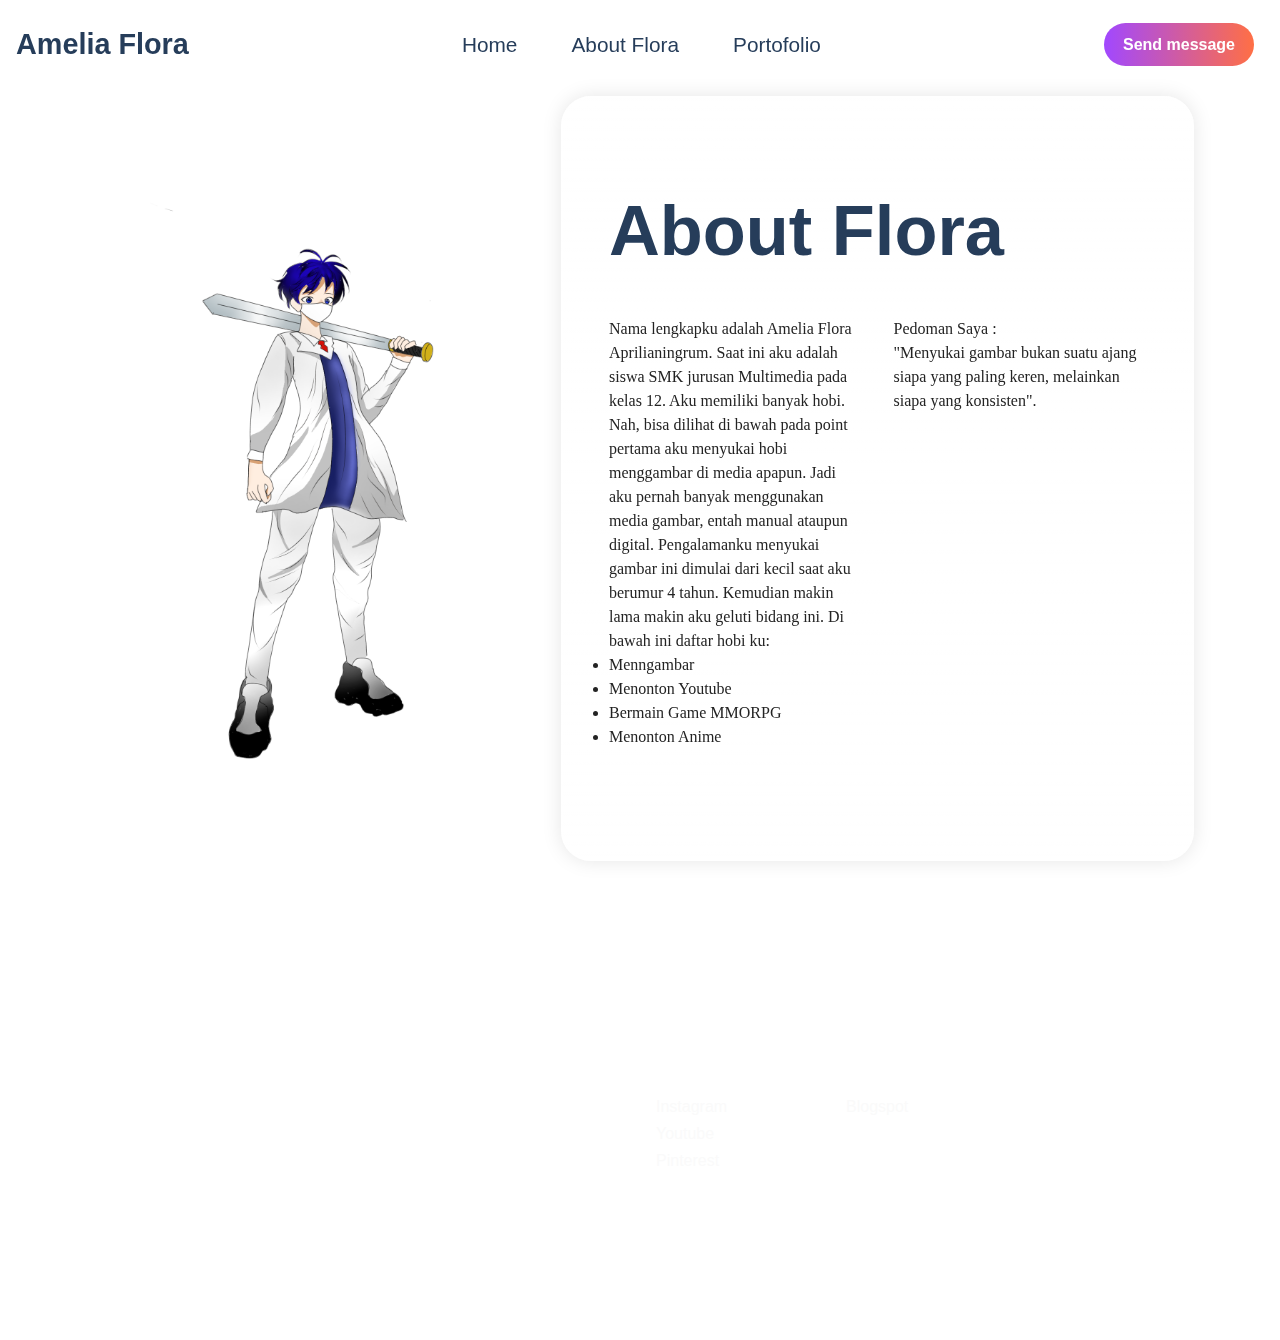
==== commit d2dea93b: "Add files via upload" ====
--- a/About.html
+++ b/About.html
@@ -111,13 +111,12 @@
                 <div class="col-12 col-md-6 col-lg-6">
                     <div class="wrapper">
                         <h5 class="mbr-section-subtitle mbr-fonts-style mb-2 display-7">
-                            <strong>Little About Me</strong>
+                            <strong>Caption</strong>
                         </h5>
                         <p class="mbr-text mbr-fonts-style mb-4 display-4">
-                            Hanya seorang yang menyukai keindahan, Lorem ipsum dolor sit amet, 
-                            consectetur adipiscing elit, sed do eiusmod tempor incididunt ut labore et 
-                            dolore magna aliqua. Ut enim ad minim veniam, quis nostrud exercitation ullamco 
-                            laboris nisi ut aliquip ex ea commodo consequat.  </p>
+                          "Sejatinya seniman ingin karyanya bisa dinikmati setiap yang bernyawa di bumi ini, 
+                          bahkan benda mati pun bisa menikmati keindahan itu dengan caranya sendiri." </p>
+                        
                         
                         
                     </div>
--- a/Amelia Floraaa_files/style(1).css
+++ b/Amelia Floraaa_files/style(1).css
@@ -51,7 +51,6 @@
 .mbr-text {
   font-style: normal;
   line-height: 1.7;
-  text-align: justify;
 }
 
 h1,
@@ -530,7 +529,6 @@
 }
 .menu .navbar-brand .navbar-caption-wrap {
   display: -webkit-flex;
-
 }
 .menu .navbar-brand .navbar-logo img {
   display: -webkit-flex;
@@ -923,4 +921,60 @@
 
 .app-video-wrapper > img {
   opacity: 1;
+}
+
+.cid-sz54G4LKIS {
+  padding-top: 6rem;
+  padding-bottom: 6rem;
+  background-image: url("../../../assets/images/background5.jpg");
+}
+.cid-sz54G4LKIS img {
+  border-radius: 30px;
+}
+.cid-sz54G4LKIS .my-auto {
+  margin-bottom: 0!important;
+}
+.cid-sz54G4LKIS .card-wrapper {
+  background: linear-gradient(0deg, rgba(255, 255, 255, 0.3) 0%, rgba(255, 255, 255, 0.6) 100%);
+  backdrop-filter: blur(3.5px);
+  box-shadow: 0 0 20px 0 rgba(0, 0, 0, 0.1);
+  border-radius: 30px;
+  padding: 4rem 3rem;
+  margin: 0;
+  z-index: 1;
+  overflow: visible;
+  position: relative;
+  justify-content: center;
+}
+@media (max-width: 767px) {
+  .cid-sz54G4LKIS .card-wrapper {
+    padding: 2rem 1rem;
+  }
+}
+.cid-sz54G4LKIS .card-wrapper:before {
+  content: '';
+  position: absolute;
+  top: 0px;
+  left: 0px;
+  opacity: 0.3;
+  height: 100%;
+  width: 100%;
+  pointer-events: none;
+  border: 2px solid white;
+  border-radius: 30px;
+}
+@media (max-width: 992px) {
+  .cid-sz54G4LKIS .image-wrapper {
+    margin-bottom: 2rem;
+  }
+}
+.cid-sz54G4LKIS .mbr-section-title {
+  color: #263d5a;
+}
+.cid-sz54G4LKIS .mbr-text,
+.cid-sz54G4LKIS .mbr-section-btn {
+  color: #263d5a;
+}
+.cid-sz54G4LKIS .mbr-section-subtitle {
+  color: #263d5a;
 }--- a/Amelia Floraaa_files/mbr-additional.css
+++ b/Amelia Floraaa_files/mbr-additional.css
@@ -744,7 +744,7 @@
 .cid-sz52OrCkah {
   z-index: 1000;
   width: 100%;
- color: ;
+
 }
 .cid-sz52OrCkah nav.navbar {
   position: fixed;
@@ -1217,10 +1217,12 @@
 .cid-sz51CvBpkK .mbr-section-subtitle {
   color: #263d5a;
 }
+
+
 .cid-sz51Oyfrn1 {
   padding-top: 8rem;
   padding-bottom: 8rem;
-  background-image: url("../../../assets/images/background3.jpg");
+  background-image: url("https://images.unsplash.com/photo-1556139902-7367723b7e9e?ixlib=rb-4.0.3&ixid=MnwxMjA3fDB8MHxwaG90by1wYWdlfHx8fGVufDB8fHx8&auto=format&fit=crop&w=870&q=80");
 }
 .cid-sz51Oyfrn1 .mbr-iconfont {
   display: inline-flex;
@@ -1338,6 +1340,61 @@
 .cid-sz528Lv0MU .mbr-section-subtitle {
   color: #263d5a;
 }
+.iconfont-wrapper {
+  padding-top: 6rem;
+  padding-bottom: 6rem;
+  background-image: url("../../../assets/images/background5.jpg");
+}
+.iconfont-wrapper img {
+  border-radius: 30px;
+}
+.iconfont-wrapper .my-auto {
+  margin-bottom: 0!important;
+}
+.iconfont-wrapper .card-wrapper {
+  background: linear-gradient(0deg, rgba(255, 255, 255, 0.3) 0%, rgba(255, 255, 255, 0.6) 100%);
+  backdrop-filter: blur(3.5px);
+  box-shadow: 0 0 20px 0 rgba(0, 0, 0, 0.1);
+  border-radius: 30px;
+  padding: 4rem 3rem;
+  margin: 0;
+  z-index: 1;
+  overflow: visible;
+  position: relative;
+  justify-content: center;
+}
+@media (max-width: 767px) {
+  .iconfont-wrapper .card-wrapper {
+    padding: 2rem 1rem;
+  }
+}
+.iconfont-wrapper .card-wrapper:before {
+  content: '';
+  position: absolute;
+  top: 0px;
+  left: 0px;
+  opacity: 0.3;
+  height: 100%;
+  width: 100%;
+  pointer-events: none;
+  border: 2px solid white;
+  border-radius: 30px;
+}
+@media (max-width: 992px) {
+  .iconfont-wrapper .image-wrapper {
+    margin-bottom: 2rem;
+  }
+}
+.iconfont-wrapper .mbr-section-title {
+  color: #263d5a;
+}
+.iconfont-wrapper .mbr-text,
+.iconfont-wrapper .mbr-section-btn {
+  color: #263d5a;
+}
+.iconfont-wrapper .mbr-section-subtitle {
+  color: #263d5a;
+}
 .cid-sz52wpUfhF {
   padding-top: 7rem;
   padding-bottom: 7rem;
@@ -1514,7 +1571,8 @@
   padding-top: 120px;
   padding-bottom: 120px;
   background-image: url("https://images.unsplash.com/photo-1554668048-5055c5654bbc?ixlib=rb-4.0.3&ixid=MnwxMjA3fDB8MHxwaG90by1wYWdlfHx8fGVufDB8fHx8&auto=format&fit=crop&w=870&q=80");
-}g
+}
+
 .cid-sz54WouORU .progress {
   width: 100%;
 }
@@ -1596,19 +1654,19 @@
   background: #a148ff;
 }
 .cid-sz54WouORU .progress1 .progressbar-number:before {
-  content: '94';
+  content: '92';
 }
 .cid-sz54WouORU .progress2 .progressbar-number:before {
-  content: '82';
+  content: '86';
 }
 .cid-sz54WouORU .progress3 .progressbar-number:before {
-  content: '70';
+  content: '90';
 }
 .cid-sz54WouORU .progress4 .progressbar-number:before {
   content: '70';
 }
 .cid-sz54WouORU .progress5 .progressbar-number:before {
-  content: '60';
+  content: '90';
 }
 .cid-sz54WouORU .section-content-text {
   color: #263d5a;
@@ -1879,62 +1937,6 @@
 .cid-sz52st4Y7Z .mbr-section-title {
   color: #263d5a;
 }
-.cid-sz54G4LKIS {
-  padding-top: 6rem;
-  padding-bottom: 6rem;
-  background-image: url("https://images.unsplash.com/photo-1484950763426-56b5bf172dbb?ixlib=rb-4.0.3&ixid=MnwxMjA3fDB8MHxzZWFyY2h8M3x8d2FscGFwZXJ8ZW58MHx8MHx8&w=1000&q=80");
-}
-.cid-sz54G4LKIS img {
-  border-radius: 30px;
-}
-.cid-sz54G4LKIS .my-auto {
-  margin-bottom: 0!important;
-}
-.cid-sz54G4LKIS .card-wrapper {
-  background: linear-gradient(0deg, rgba(255, 255, 255, 0.3) 0%, rgba(255, 255, 255, 0.6) 100%);
-  backdrop-filter: blur(3.5px);
-  box-shadow: 0 0 20px 0 rgba(0, 0, 0, 0.1);
-  border-radius: 30px;
-  padding: 4rem 3rem;
-  margin: 0;
-  z-index: 1;
-  overflow: visible;
-  position: relative;
-  justify-content: center;
-}
-@media (max-width: 767px) {
-  .cid-sz54G4LKIS .card-wrapper {
-    padding: 2rem 1rem;
-  }
-}
-.cid-sz54G4LKIS .card-wrapper:before {
-  content: '';
-  position: absolute;
-  top: 0px;
-  left: 0px;
-  opacity: 0.3;
-  height: 100%;
-  width: 100%;
-  pointer-events: none;
-  border: 2px solid white;
-  border-radius: 30px;
-}
-@media (max-width: 992px) {
-  .cid-sz54G4LKIS .image-wrapper {
-    margin-bottom: 2rem;
-    margin-right: ;
-  }
-}
-.cid-sz54G4LKIS .mbr-section-title {
-  color: #263d5a;
-}
-.cid-sz54G4LKIS .mbr-text,
-.cid-sz54G4LKIS .mbr-section-btn {
-  color: #263d5a;
-}
-.cid-sz54G4LKIS .mbr-section-subtitle {
-  color: #263d5a;
-}
 .cid-sz52ol8cdq {
   padding-top: 75px;
   padding-bottom: 75px;
@@ -2052,3 +2054,59 @@
 .cid-sz52xzhH9a .mbr-iconfont {
   color: black;
 }
+.cid-sz54G4LKIS {
+  padding-top: 6rem;
+  padding-bottom: 6rem;
+  background-image: url("https://images.unsplash.com/photo-1614851099511-773084f6911d?ixlib=rb-4.0.3&ixid=MnwxMjA3fDB8MHxwaG90by1wYWdlfHx8fGVufDB8fHx8&auto=format&fit=crop&w=870&q=80");
+}
+
+.cid-sz54G4LKIS img {
+  border-radius: 30px;
+}
+.cid-sz54G4LKIS .my-auto {
+  margin-bottom: 0!important;
+}
+.cid-sz54G4LKIS .card-wrapper {
+  background: linear-gradient(0deg, rgba(255, 255, 255, 0.3) 0%, rgba(255, 255, 255, 0.6) 100%);
+  backdrop-filter: blur(3.5px);
+  box-shadow: 0 0 20px 0 rgba(0, 0, 0, 0.1);
+  border-radius: 30px;
+  padding: 4rem 3rem;
+  margin: 0;
+  z-index: 1;
+  overflow: visible;
+  position: relative;
+  justify-content: center;
+}
+@media (max-width: 767px) {
+  .cid-sz54G4LKIS .card-wrapper {
+    padding: 2rem 1rem;
+  }
+}
+.cid-sz54G4LKIS .card-wrapper:before {
+  content: '';
+  position: absolute;
+  top: 0px;
+  left: 0px;
+  opacity: 0.3;
+  height: 100%;
+  width: 100%;
+  pointer-events: none;
+  border: 2px solid white;
+  border-radius: 30px;
+}
+@media (max-width: 992px) {
+  .cid-sz54G4LKIS .image-wrapper {
+    margin-bottom: 2rem;
+  }
+}
+.cid-sz54G4LKIS .mbr-section-title {
+  color: #263d5a;
+}
+.cid-sz54G4LKIS .mbr-text,
+.cid-sz54G4LKIS .mbr-section-btn {
+  color: #263d5a;
+}
+.cid-sz54G4LKIS .mbr-section-subtitle {
+  color: #263d5a;
+}
--- a/Amelia Floraaa_files/mbr-additional.css
+++ b/Amelia Floraaa_files/mbr-additional.css
@@ -744,7 +744,7 @@
 .cid-sz52OrCkah {
   z-index: 1000;
   width: 100%;
- color: ;
+
 }
 .cid-sz52OrCkah nav.navbar {
   position: fixed;
@@ -1217,10 +1217,12 @@
 .cid-sz51CvBpkK .mbr-section-subtitle {
   color: #263d5a;
 }
+
+
 .cid-sz51Oyfrn1 {
   padding-top: 8rem;
   padding-bottom: 8rem;
-  background-image: url("../../../assets/images/background3.jpg");
+  background-image: url("https://images.unsplash.com/photo-1556139902-7367723b7e9e?ixlib=rb-4.0.3&ixid=MnwxMjA3fDB8MHxwaG90by1wYWdlfHx8fGVufDB8fHx8&auto=format&fit=crop&w=870&q=80");
 }
 .cid-sz51Oyfrn1 .mbr-iconfont {
   display: inline-flex;
@@ -1338,6 +1340,61 @@
 .cid-sz528Lv0MU .mbr-section-subtitle {
   color: #263d5a;
 }
+.iconfont-wrapper {
+  padding-top: 6rem;
+  padding-bottom: 6rem;
+  background-image: url("../../../assets/images/background5.jpg");
+}
+.iconfont-wrapper img {
+  border-radius: 30px;
+}
+.iconfont-wrapper .my-auto {
+  margin-bottom: 0!important;
+}
+.iconfont-wrapper .card-wrapper {
+  background: linear-gradient(0deg, rgba(255, 255, 255, 0.3) 0%, rgba(255, 255, 255, 0.6) 100%);
+  backdrop-filter: blur(3.5px);
+  box-shadow: 0 0 20px 0 rgba(0, 0, 0, 0.1);
+  border-radius: 30px;
+  padding: 4rem 3rem;
+  margin: 0;
+  z-index: 1;
+  overflow: visible;
+  position: relative;
+  justify-content: center;
+}
+@media (max-width: 767px) {
+  .iconfont-wrapper .card-wrapper {
+    padding: 2rem 1rem;
+  }
+}
+.iconfont-wrapper .card-wrapper:before {
+  content: '';
+  position: absolute;
+  top: 0px;
+  left: 0px;
+  opacity: 0.3;
+  height: 100%;
+  width: 100%;
+  pointer-events: none;
+  border: 2px solid white;
+  border-radius: 30px;
+}
+@media (max-width: 992px) {
+  .iconfont-wrapper .image-wrapper {
+    margin-bottom: 2rem;
+  }
+}
+.iconfont-wrapper .mbr-section-title {
+  color: #263d5a;
+}
+.iconfont-wrapper .mbr-text,
+.iconfont-wrapper .mbr-section-btn {
+  color: #263d5a;
+}
+.iconfont-wrapper .mbr-section-subtitle {
+  color: #263d5a;
+}
 .cid-sz52wpUfhF {
   padding-top: 7rem;
   padding-bottom: 7rem;
@@ -1514,7 +1571,8 @@
   padding-top: 120px;
   padding-bottom: 120px;
   background-image: url("https://images.unsplash.com/photo-1554668048-5055c5654bbc?ixlib=rb-4.0.3&ixid=MnwxMjA3fDB8MHxwaG90by1wYWdlfHx8fGVufDB8fHx8&auto=format&fit=crop&w=870&q=80");
-}g
+}
+
 .cid-sz54WouORU .progress {
   width: 100%;
 }
@@ -1596,19 +1654,19 @@
   background: #a148ff;
 }
 .cid-sz54WouORU .progress1 .progressbar-number:before {
-  content: '94';
+  content: '92';
 }
 .cid-sz54WouORU .progress2 .progressbar-number:before {
-  content: '82';
+  content: '86';
 }
 .cid-sz54WouORU .progress3 .progressbar-number:before {
-  content: '70';
+  content: '90';
 }
 .cid-sz54WouORU .progress4 .progressbar-number:before {
   content: '70';
 }
 .cid-sz54WouORU .progress5 .progressbar-number:before {
-  content: '60';
+  content: '90';
 }
 .cid-sz54WouORU .section-content-text {
   color: #263d5a;
@@ -1879,62 +1937,6 @@
 .cid-sz52st4Y7Z .mbr-section-title {
   color: #263d5a;
 }
-.cid-sz54G4LKIS {
-  padding-top: 6rem;
-  padding-bottom: 6rem;
-  background-image: url("https://images.unsplash.com/photo-1484950763426-56b5bf172dbb?ixlib=rb-4.0.3&ixid=MnwxMjA3fDB8MHxzZWFyY2h8M3x8d2FscGFwZXJ8ZW58MHx8MHx8&w=1000&q=80");
-}
-.cid-sz54G4LKIS img {
-  border-radius: 30px;
-}
-.cid-sz54G4LKIS .my-auto {
-  margin-bottom: 0!important;
-}
-.cid-sz54G4LKIS .card-wrapper {
-  background: linear-gradient(0deg, rgba(255, 255, 255, 0.3) 0%, rgba(255, 255, 255, 0.6) 100%);
-  backdrop-filter: blur(3.5px);
-  box-shadow: 0 0 20px 0 rgba(0, 0, 0, 0.1);
-  border-radius: 30px;
-  padding: 4rem 3rem;
-  margin: 0;
-  z-index: 1;
-  overflow: visible;
-  position: relative;
-  justify-content: center;
-}
-@media (max-width: 767px) {
-  .cid-sz54G4LKIS .card-wrapper {
-    padding: 2rem 1rem;
-  }
-}
-.cid-sz54G4LKIS .card-wrapper:before {
-  content: '';
-  position: absolute;
-  top: 0px;
-  left: 0px;
-  opacity: 0.3;
-  height: 100%;
-  width: 100%;
-  pointer-events: none;
-  border: 2px solid white;
-  border-radius: 30px;
-}
-@media (max-width: 992px) {
-  .cid-sz54G4LKIS .image-wrapper {
-    margin-bottom: 2rem;
-    margin-right: ;
-  }
-}
-.cid-sz54G4LKIS .mbr-section-title {
-  color: #263d5a;
-}
-.cid-sz54G4LKIS .mbr-text,
-.cid-sz54G4LKIS .mbr-section-btn {
-  color: #263d5a;
-}
-.cid-sz54G4LKIS .mbr-section-subtitle {
-  color: #263d5a;
-}
 .cid-sz52ol8cdq {
   padding-top: 75px;
   padding-bottom: 75px;
@@ -2052,3 +2054,59 @@
 .cid-sz52xzhH9a .mbr-iconfont {
   color: black;
 }
+.cid-sz54G4LKIS {
+  padding-top: 6rem;
+  padding-bottom: 6rem;
+  background-image: url("https://images.unsplash.com/photo-1614851099511-773084f6911d?ixlib=rb-4.0.3&ixid=MnwxMjA3fDB8MHxwaG90by1wYWdlfHx8fGVufDB8fHx8&auto=format&fit=crop&w=870&q=80");
+}
+
+.cid-sz54G4LKIS img {
+  border-radius: 30px;
+}
+.cid-sz54G4LKIS .my-auto {
+  margin-bottom: 0!important;
+}
+.cid-sz54G4LKIS .card-wrapper {
+  background: linear-gradient(0deg, rgba(255, 255, 255, 0.3) 0%, rgba(255, 255, 255, 0.6) 100%);
+  backdrop-filter: blur(3.5px);
+  box-shadow: 0 0 20px 0 rgba(0, 0, 0, 0.1);
+  border-radius: 30px;
+  padding: 4rem 3rem;
+  margin: 0;
+  z-index: 1;
+  overflow: visible;
+  position: relative;
+  justify-content: center;
+}
+@media (max-width: 767px) {
+  .cid-sz54G4LKIS .card-wrapper {
+    padding: 2rem 1rem;
+  }
+}
+.cid-sz54G4LKIS .card-wrapper:before {
+  content: '';
+  position: absolute;
+  top: 0px;
+  left: 0px;
+  opacity: 0.3;
+  height: 100%;
+  width: 100%;
+  pointer-events: none;
+  border: 2px solid white;
+  border-radius: 30px;
+}
+@media (max-width: 992px) {
+  .cid-sz54G4LKIS .image-wrapper {
+    margin-bottom: 2rem;
+  }
+}
+.cid-sz54G4LKIS .mbr-section-title {
+  color: #263d5a;
+}
+.cid-sz54G4LKIS .mbr-text,
+.cid-sz54G4LKIS .mbr-section-btn {
+  color: #263d5a;
+}
+.cid-sz54G4LKIS .mbr-section-subtitle {
+  color: #263d5a;
+}
